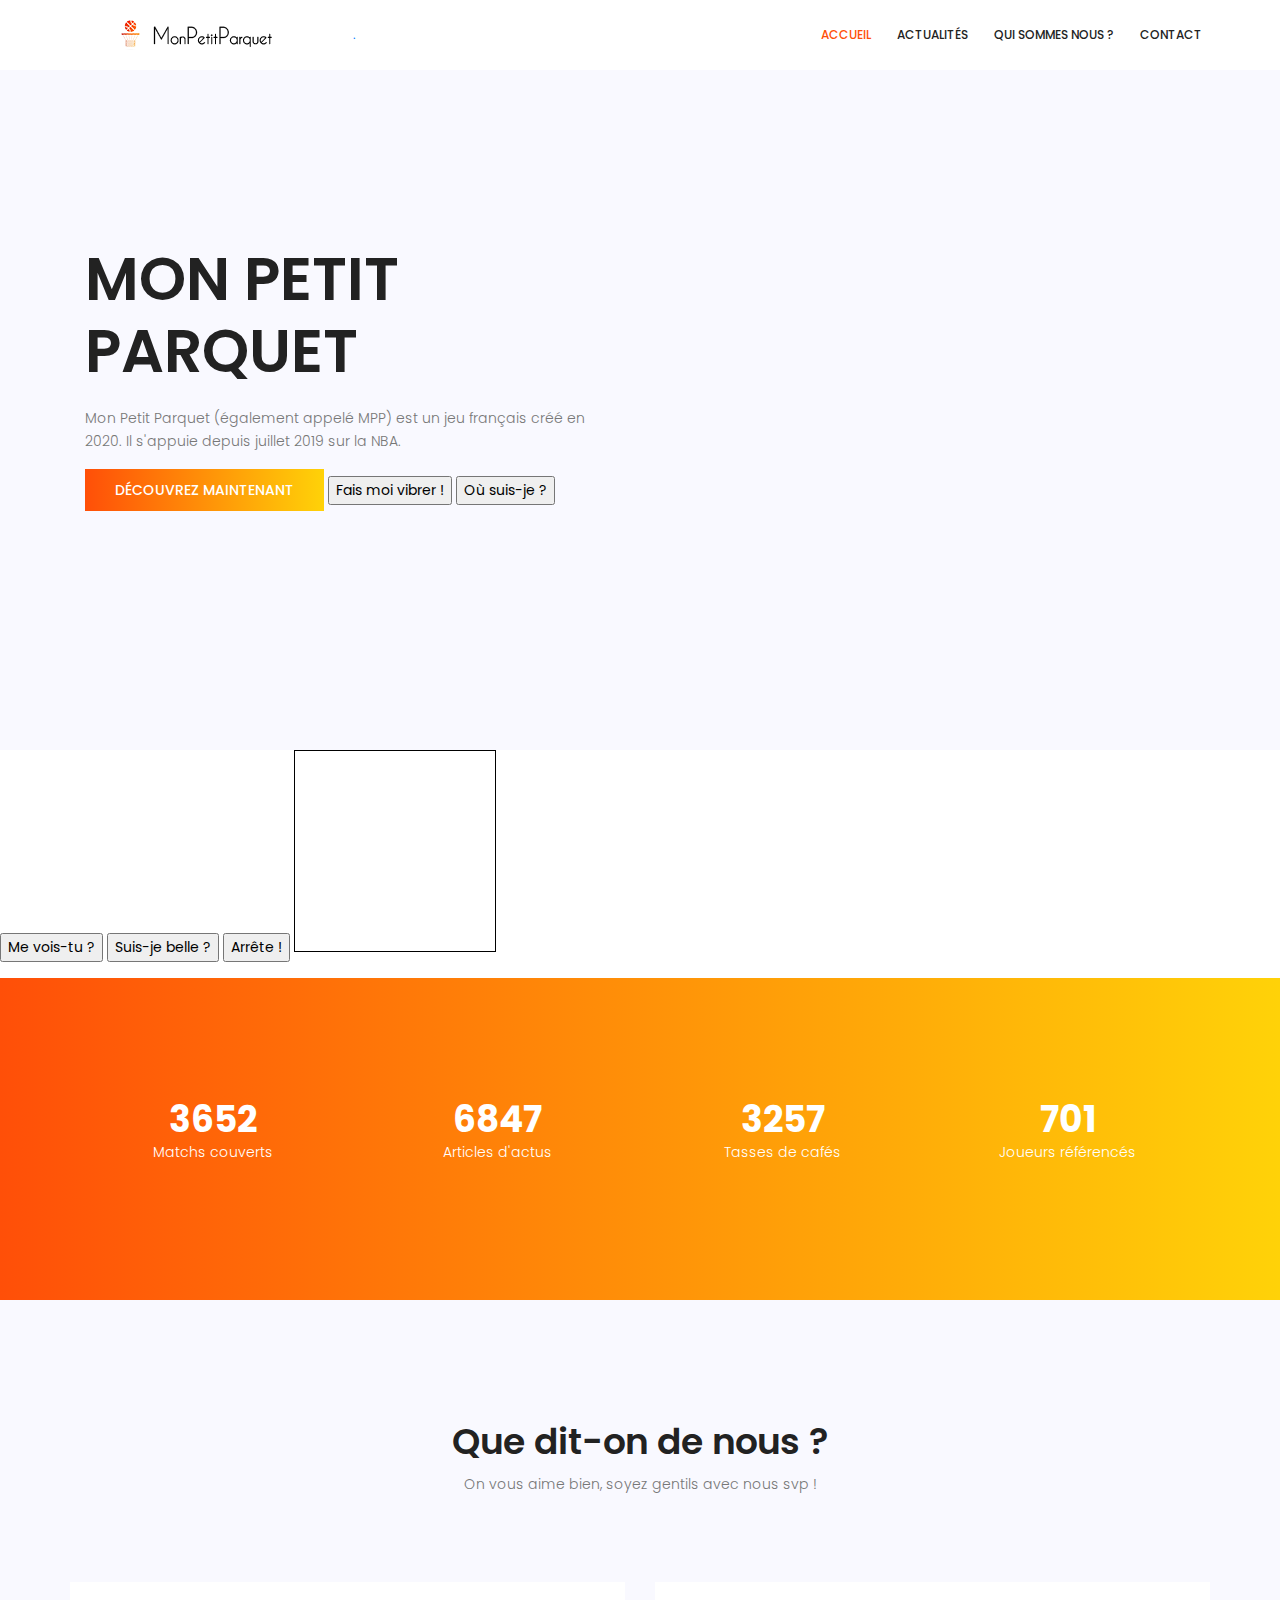
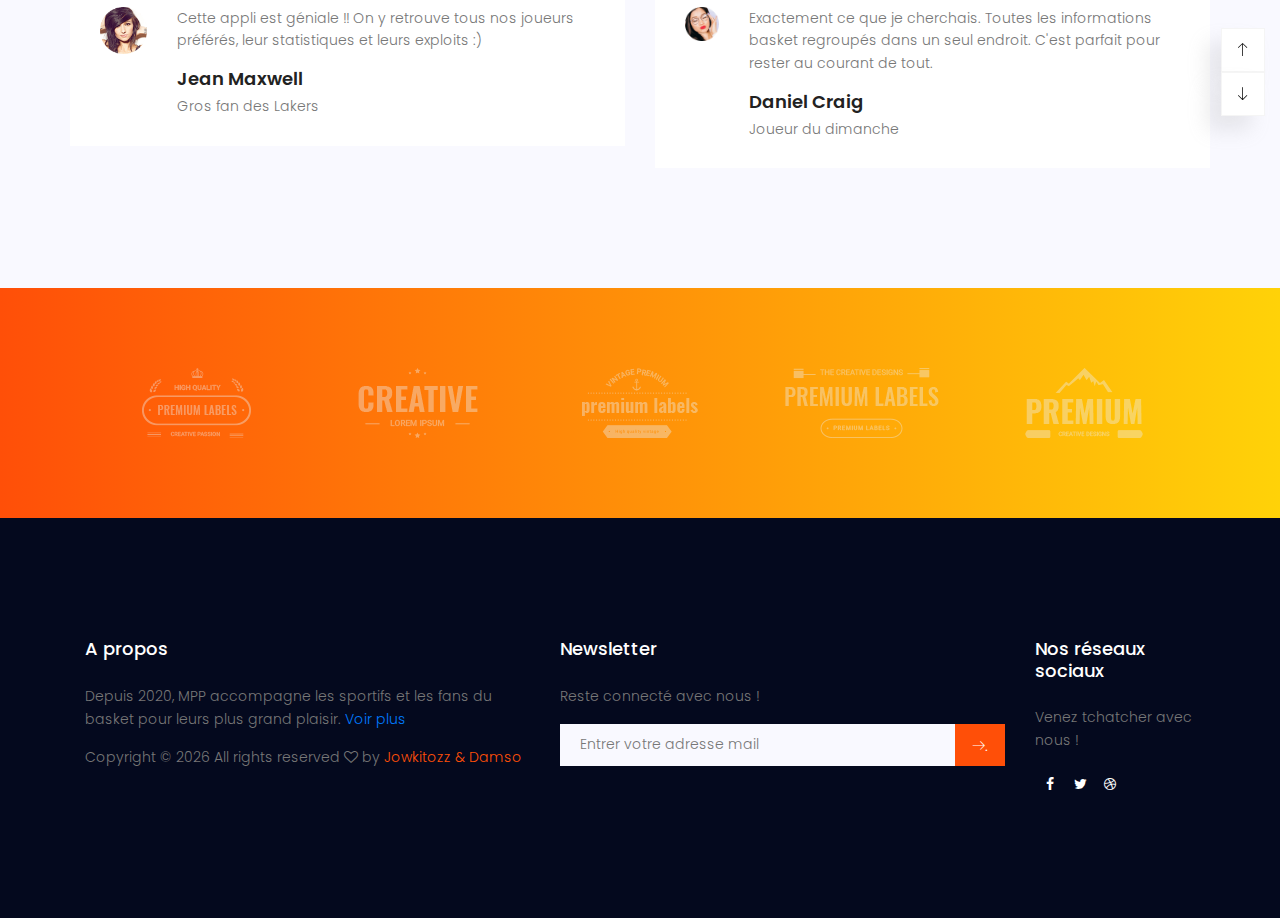
==== index.html @ e6dc5b3b "test 2" ====
<!DOCTYPE html>
<html lang="zxx" class="no-js">

<head>

    <!-- Mobile Specific Meta -->
    <meta name="viewport" content="width=device-width, initial-scale=1, shrink-to-fit=no">
    <!-- Author Meta -->
    <meta name="author" content="colorlib">
    <!-- Meta Description -->
    <meta name="description" content="Le site Mon Petit Parquet">
    <!-- Meta Keyword -->
    <meta name="keywords" content="">
    <!-- meta character set -->
    <meta charset="UTF-8">

    <meta name="apple-mobile-web-app-capable" content="yes">
    <meta name="apple-mobile-web-app-status-bar-style" content="black">
    <meta name="apple-mobile-web-app-title" content="Mon Petit Parquet">
    <link rel="apple-touch-icon" href="/monPetitParquet.github.io/img/icons/Icone128.png">
    <meta name="theme-color" content="#009962" />

    <!-- Site Title -->
    <title>Mon Petit Parquet</title>

    <link href="https://fonts.googleapis.com/css?family=Poppins:100,200,400,300,500,600,700" rel="stylesheet">
    <!--
			CSS
			============================================= -->
    <link rel="stylesheet" href="css/linearicons.css">
    <link rel="stylesheet" href="css/font-awesome.min.css">
    <link rel="stylesheet" href="css/bootstrap.css">
    <link rel="stylesheet" href="css/magnific-popup.css">
    <link rel="stylesheet" href="css/nice-select.css">
    <link rel="stylesheet" href="css/animate.min.css">
    <link rel="stylesheet" href="css/owl.carousel.css">
    <link rel="stylesheet" href="css/main.css">
    <link rel="manifest" href="/monPetitParquet.github.io/manifest.json">


</head>

<body>
    <script src="js/native.fun.js"></script>
    <header id="header">
        <div class="container main-menu">
            <div class="row align-items-center justify-content-between d-flex">
                <div id="logo">
                    <a href="index.html"><img src="img/logo.png" alt="" title="" />.</a>
                </div>
                <nav id="nav-menu-container">
                    <ul class="nav-menu">
                        <li><a href="index.html">Accueil</a></li>
                        <li><a href="about.html">Actualités</a></li>
                        <li><a href="services.html">Qui sommes nous ?</a></li>
                        <li><a href="contact.html">Contact</a></li>
                    </ul>
                </nav><!-- #nav-menu-container -->
            </div>
        </div>
    </header><!-- #header -->

    <!-- start banner Area -->
    <section class="banner-area">
        <div class="container">
            <div class="row fullscreen align-items-center justify-content-between">
                <div class="col-lg-6 col-md-6 banner-left">
                    <h1>Mon Petit Parquet</h1>
                    <p>
                        Mon Petit Parquet (également appelé MPP) est un jeu français créé en 2020. Il s'appuie depuis
                        juillet 2019 sur la NBA.
                    </p>
                    <a href="#" class="primary-btn text-uppercase">Découvrez maintenant</a>
                    <input type="button" value="Fais moi vibrer !" onclick="doVibrate();" />

                    <input type="button" value="Où suis-je ?" onclick="geoFindMe();" />
                    <p id="status"></p>


                </div>
                <div class="col-lg-6 col-md-6 banner-right d-flex align-self-end">
                    <img class="img-fluid" src="img/hero-img.jp2" alt="">
                </div>
            </div>
        </div>
    </section>
    <!-- End banner Area -->
    <input type="button" value="Me vois-tu ?" onclick="startVideo();" />
    <input type="button" value="Suis-je belle ?" onclick="takePicture();" />
    <input type="button" value="Arrête !" onclick="stopVideo();" />


    <canvas id="canvas-touch" width="200" height="200" style="border:solid black 1px;">
        Pas possible
    </canvas>
    <p id="touch"></p>

    <!-- Start fact Area -->
    <section class="facts-area section-gap" id="facts-area">
        <div class="container">
            <div class="row">
                <div class="col-lg-3 col-md-6 single-fact">
                    <h1 class="counter">3652</h1>
                    <p>Matchs couverts</p>
                </div>
                <div class="col-lg-3 col-md-6 single-fact">
                    <h1 class="counter">6847</h1>
                    <p>Articles d'actus</p>
                </div>
                <div class="col-lg-3 col-md-6 single-fact">
                    <h1 class="counter">3257</h1>
                    <p>Tasses de cafés</p>
                </div>
                <div class="col-lg-3 col-md-6 single-fact">
                    <h1 class="counter">701</h1>
                    <p>Joueurs référencés</p>
                </div>
            </div>
        </div>
    </section>
    <!-- end fact Area -->

    <!-- Start testimonial Area -->
    <section class="testimonial-area section-gap">
        <div class="container">
            <div class="row d-flex justify-content-center">
                <div class="menu-content pb-70 col-lg-8">
                    <div class="title text-center">
                        <h1 class="mb-10">Que dit-on de nous ?</h1>
                        <p>On vous aime bien, soyez gentils avec nous svp !</p>
                    </div>
                </div>
            </div>
            <div class="row">
                <div class="active-testimonial">
                    <div class="single-testimonial item d-flex flex-row">
                        <div class="thumb">
                            <img class="img-fluid" src="img/elements/user1.png" alt="">
                        </div>
                        <div class="desc">
                            <p>
                                Cette appli est géniale !! On y retrouve tous nos joueurs préférés,
                                leur statistiques et leurs exploits :)
                            </p>
                            <h4>Jean Maxwell</h4>
                            <p>Gros fan des Lakers</p>
                        </div>
                    </div>
                    <div class="single-testimonial item d-flex flex-row">
                        <div class="thumb">
                            <img class="img-fluid" src="img/elements/user2.png" alt="">
                        </div>
                        <div class="desc">
                            <p>
                                Exactement ce que je cherchais. Toutes les informations basket regroupés dans un seul
                                endroit.
                                C'est parfait pour rester au courant de tout.
                            </p>
                            <h4>Daniel Craig</h4>
                            <p>Joueur du dimanche</p>
                        </div>
                    </div>
                </div>
            </div>
        </div>
    </section>
    <!-- End testimonial Area -->

    <!-- Start brands Area -->
    <section class="brands-area">
        <div class="container">
            <div class="brand-wrap">
                <div class="row align-items-center active-brand-carusel justify-content-start no-gutters">
                    <div class="col single-brand">
                        <a href="#"><img class="mx-auto" src="img/l1.png" alt=""></a>
                    </div>
                    <div class="col single-brand">
                        <a href="#"><img class="mx-auto" src="img/l2.png" alt=""></a>
                    </div>
                    <div class="col single-brand">
                        <a href="#"><img class="mx-auto" src="img/l3.png" alt=""></a>
                    </div>
                    <div class="col single-brand">
                        <a href="#"><img class="mx-auto" src="img/l4.png" alt=""></a>
                    </div>
                    <div class="col single-brand">
                        <a href="#"><img class="mx-auto" src="img/l5.png" alt=""></a>
                    </div>
                </div>
            </div>
        </div>
    </section>
    <!-- End brands Area -->

    <!-- start footer Area -->
    <footer class="footer-area section-gap">
        <div class="container">
            <div class="row">
                <div class="col-lg-5 col-md-6 col-sm-6">
                    <div class="single-footer-widget">
                        <h4>A propos</h4>
                        <p>
                            Depuis 2020, MPP accompagne les sportifs et les fans du basket pour leurs plus grand
                            plaisir.
                            <a href="/services.html" target="_blank">Voir plus</a>
                        </p>
                        <p class="footer-text">
                            <!-- Link back to Colorlib can't be removed. Template is licensed under CC BY 3.0. -->
                            Copyright &copy;
                            <script>document.write(new Date().getFullYear());</script> All rights reserved <i
                                class="fa fa-heart-o" aria-hidden="true"></i> by <a href="#" target="_blank">Jowkitozz &
                                Damso</a>
                            <!-- Link back to Colorlib can't be removed. Template is licensed under CC BY 3.0. -->
                        </p>
                    </div>
                </div>
                <div class="col-lg-5 col-md-6 col-sm-6">
                    <div class="single-footer-widget">
                        <h4>Newsletter</h4>
                        <p>Reste connecté avec nous !</p>
                        <div class="" id="mc_embed_signup">
                            <form target="_blank"
                                action="https://spondonit.us12.list-manage.com/subscribe/post?u=1462626880ade1ac87bd9c93a&amp;id=92a4423d01"
                                method="get">
                                <div class="input-group">
                                    <input type="text" class="form-control" name="EMAIL"
                                        placeholder="Entrer votre adresse mail" onfocus="this.placeholder = ''"
                                        onblur="this.placeholder = 'Entrer votre adresse mail '" required=""
                                        type="email" for="newsletter">
                                    <div class="input-group-btn">
                                        <button class="btn btn-default" type="submit">
                                            <span class="lnr lnr-arrow-right">.</span>
                                        </button>
                                    </div>
                                    <div class="info"></div>
                                </div>
                            </form>
                        </div>
                    </div>
                </div>
                <div class="col-lg-2 col-md-6 col-sm-6 social-widget">
                    <div class="single-footer-widget">
                        <h4>Nos réseaux sociaux</h4>
                        <p>Venez tchatcher avec nous !</p>
                        <div class="footer-social d-flex align-items-center">
                            <a href="#"><i class="fa fa-facebook"></i></a>
                            <a href="#"><i class="fa fa-twitter"></i></a>
                            <a href="#"><i class="fa fa-dribbble"></i></a>
                        </div>
                    </div>
                </div>
            </div>
        </div>
    </footer>
    <!-- End footer Area -->
    <script>
        if ('serviceWorker' in navigator) {
            window.addEventListener('load', () => {
                navigator.serviceWorker.register('/monPetitParquet.github.io/service-worker.js')
                    .then((reg) => {
                        console.log('Service worker registered.', reg);
                    });
            });
        }
    </script>

    <script src="js/vendor/jquery-2.2.4.min.js"></script>
    <script src="js/popper.min.js"></script>
    <script src="js/vendor/bootstrap.min.js"></script>
    <script src="https://maps.googleapis.com/maps/api/js?key=AIzaSyBhOdIF3Y9382fqJYt5I_sswSrEw5eihAA"></script>
    <script src="js/easing.min.js"></script>
    <script src="js/hoverIntent.js"></script>
    <script src="js/superfish.min.js"></script>
    <script src="js/jquery.ajaxchimp.min.js"></script>
    <script src="js/jquery.magnific-popup.min.js"></script>
    <script src="js/jquery.tabs.min.js"></script>
    <script src="js/jquery.nice-select.min.js"></script>
    <script src="js/isotope.pkgd.min.js"></script>
    <script src="js/waypoints.min.js"></script>
    <script src="js/jquery.counterup.min.js"></script>
    <script src="js/simple-skillbar.js"></script>
    <script src="js/owl.carousel.min.js"></script>
    <script src="js/mail-script.js"></script>
    <script src="js/main.js"></script>
</body>

</html>
---- css/linearicons.css ----
@font-face {
	font-family: 'Linearicons-Free';
	src:url('../fonts/Linearicons-Free.eot?w118d');
	src:url('../fonts/Linearicons-Free.eot?#iefixw118d') format('embedded-opentype'),
		url('../fonts/Linearicons-Free.woff2?w118d') format('woff2'),
		url('../fonts/Linearicons-Free.woff?w118d') format('woff'),
		url('../fonts/Linearicons-Free.ttf?w118d') format('truetype'),
		url('../fonts/Linearicons-Free.svg?w118d#Linearicons-Free') format('svg');
	font-weight: normal;
	font-style: normal;
}

.lnr {
	font-family: 'Linearicons-Free';
	speak: none;
	font-style: normal;
	font-weight: normal;
	font-variant: normal;
	text-transform: none;
	line-height: 1;

	/* Better Font Rendering =========== */
	-webkit-font-smoothing: antialiased;
	-moz-osx-font-smoothing: grayscale;
}

.lnr-home:before {
	content: "\e800";
}
.lnr-apartment:before {
	content: "\e801";
}
.lnr-pencil:before {
	content: "\e802";
}
.lnr-magic-wand:before {
	content: "\e803";
}
.lnr-drop:before {
	content: "\e804";
}
.lnr-lighter:before {
	content: "\e805";
}
.lnr-poop:before {
	content: "\e806";
}
.lnr-sun:before {
	content: "\e807";
}
.lnr-moon:before {
	content: "\e808";
}
.lnr-cloud:before {
	content: "\e809";
}
.lnr-cloud-upload:before {
	content: "\e80a";
}
.lnr-cloud-download:before {
	content: "\e80b";
}
.lnr-cloud-sync:before {
	content: "\e80c";
}
.lnr-cloud-check:before {
	content: "\e80d";
}
.lnr-database:before {
	content: "\e80e";
}
.lnr-lock:before {
	content: "\e80f";
}
.lnr-cog:before {
	content: "\e810";
}
.lnr-trash:before {
	content: "\e811";
}
.lnr-dice:before {
	content: "\e812";
}
.lnr-heart:before {
	content: "\e813";
}
.lnr-star:before {
	content: "\e814";
}
.lnr-star-half:before {
	content: "\e815";
}
.lnr-star-empty:before {
	content: "\e816";
}
.lnr-flag:before {
	content: "\e817";
}
.lnr-envelope:before {
	content: "\e818";
}
.lnr-paperclip:before {
	content: "\e819";
}
.lnr-inbox:before {
	content: "\e81a";
}
.lnr-eye:before {
	content: "\e81b";
}
.lnr-printer:before {
	content: "\e81c";
}
.lnr-file-empty:before {
	content: "\e81d";
}
.lnr-file-add:before {
	content: "\e81e";
}
.lnr-enter:before {
	content: "\e81f";
}
.lnr-exit:before {
	content: "\e820";
}
.lnr-graduation-hat:before {
	content: "\e821";
}
.lnr-license:before {
	content: "\e822";
}
.lnr-music-note:before {
	content: "\e823";
}
.lnr-film-play:before {
	content: "\e824";
}
.lnr-camera-video:before {
	content: "\e825";
}
.lnr-camera:before {
	content: "\e826";
}
.lnr-picture:before {
	content: "\e827";
}
.lnr-book:before {
	content: "\e828";
}
.lnr-bookmark:before {
	content: "\e829";
}
.lnr-user:before {
	content: "\e82a";
}
.lnr-users:before {
	content: "\e82b";
}
.lnr-shirt:before {
	content: "\e82c";
}
.lnr-store:before {
	content: "\e82d";
}
.lnr-cart:before {
	content: "\e82e";
}
.lnr-tag:before {
	content: "\e82f";
}
.lnr-phone-handset:before {
	content: "\e830";
}
.lnr-phone:before {
	content: "\e831";
}
.lnr-pushpin:before {
	content: "\e832";
}
.lnr-map-marker:before {
	content: "\e833";
}
.lnr-map:before {
	content: "\e834";
}
.lnr-location:before {
	content: "\e835";
}
.lnr-calendar-full:before {
	content: "\e836";
}
.lnr-keyboard:before {
	content: "\e837";
}
.lnr-spell-check:before {
	content: "\e838";
}
.lnr-screen:before {
	content: "\e839";
}
.lnr-smartphone:before {
	content: "\e83a";
}
.lnr-tablet:before {
	content: "\e83b";
}
.lnr-laptop:before {
	content: "\e83c";
}
.lnr-laptop-phone:before {
	content: "\e83d";
}
.lnr-power-switch:before {
	content: "\e83e";
}
.lnr-bubble:before {
	content: "\e83f";
}
.lnr-heart-pulse:before {
	content: "\e840";
}
.lnr-construction:before {
	content: "\e841";
}
.lnr-pie-chart:before {
	content: "\e842";
}
.lnr-chart-bars:before {
	content: "\e843";
}
.lnr-gift:before {
	content: "\e844";
}
.lnr-diamond:before {
	content: "\e845";
}
.lnr-linearicons:before {
	content: "\e846";
}
.lnr-dinner:before {
	content: "\e847";
}
.lnr-coffee-cup:before {
	content: "\e848";
}
.lnr-leaf:before {
	content: "\e849";
}
.lnr-paw:before {
	content: "\e84a";
}
.lnr-rocket:before {
	content: "\e84b";
}
.lnr-briefcase:before {
	content: "\e84c";
}
.lnr-bus:before {
	content: "\e84d";
}
.lnr-car:before {
	content: "\e84e";
}
.lnr-train:before {
	content: "\e84f";
}
.lnr-bicycle:before {
	content: "\e850";
}
.lnr-wheelchair:before {
	content: "\e851";
}
.lnr-select:before {
	content: "\e852";
}
.lnr-earth:before {
	content: "\e853";
}
.lnr-smile:before {
	content: "\e854";
}
.lnr-sad:before {
	content: "\e855";
}
.lnr-neutral:before {
	content: "\e856";
}
.lnr-mustache:before {
	content: "\e857";
}
.lnr-alarm:before {
	content: "\e858";
}
.lnr-bullhorn:before {
	content: "\e859";
}
.lnr-volume-high:before {
	content: "\e85a";
}
.lnr-volume-medium:before {
	content: "\e85b";
}
.lnr-volume-low:before {
	content: "\e85c";
}
.lnr-volume:before {
	content: "\e85d";
}
.lnr-mic:before {
	content: "\e85e";
}
.lnr-hourglass:before {
	content: "\e85f";
}
.lnr-undo:before {
	content: "\e860";
}
.lnr-redo:before {
	content: "\e861";
}
.lnr-sync:before {
	content: "\e862";
}
.lnr-history:before {
	content: "\e863";
}
.lnr-clock:before {
	content: "\e864";
}
.lnr-download:before {
	content: "\e865";
}
.lnr-upload:before {
	content: "\e866";
}
.lnr-enter-down:before {
	content: "\e867";
}
.lnr-exit-up:before {
	content: "\e868";
}
.lnr-bug:before {
	content: "\e869";
}
.lnr-code:before {
	content: "\e86a";
}
.lnr-link:before {
	content: "\e86b";
}
.lnr-unlink:before {
	content: "\e86c";
}
.lnr-thumbs-up:before {
	content: "\e86d";
}
.lnr-thumbs-down:before {
	content: "\e86e";
}
.lnr-magnifier:before {
	content: "\e86f";
}
.lnr-cross:before {
	content: "\e870";
}
.lnr-menu:before {
	content: "\e871";
}
.lnr-list:before {
	content: "\e872";
}
.lnr-chevron-up:before {
	content: "\e873";
}
.lnr-chevron-down:before {
	content: "\e874";
}
.lnr-chevron-left:before {
	content: "\e875";
}
.lnr-chevron-right:before {
	content: "\e876";
}
.lnr-arrow-up:before {
	content: "\e877";
}
.lnr-arrow-down:before {
	content: "\e878";
}
.lnr-arrow-left:before {
	content: "\e879";
}
.lnr-arrow-right:before {
	content: "\e87a";
}
.lnr-move:before {
	content: "\e87b";
}
.lnr-warning:before {
	content: "\e87c";
}
.lnr-question-circle:before {
	content: "\e87d";
}
.lnr-menu-circle:before {
	content: "\e87e";
}
.lnr-checkmark-circle:before {
	content: "\e87f";
}
.lnr-cross-circle:before {
	content: "\e880";
}
.lnr-plus-circle:before {
	content: "\e881";
}
.lnr-circle-minus:before {
	content: "\e882";
}
.lnr-arrow-up-circle:before {
	content: "\e883";
}
.lnr-arrow-down-circle:before {
	content: "\e884";
}
.lnr-arrow-left-circle:before {
	content: "\e885";
}
.lnr-arrow-right-circle:before {
	content: "\e886";
}
.lnr-chevron-up-circle:before {
	content: "\e887";
}
.lnr-chevron-down-circle:before {
	content: "\e888";
}
.lnr-chevron-left-circle:before {
	content: "\e889";
}
.lnr-chevron-right-circle:before {
	content: "\e88a";
}
.lnr-crop:before {
	content: "\e88b";
}
.lnr-frame-expand:before {
	content: "\e88c";
}
.lnr-frame-contract:before {
	content: "\e88d";
}
.lnr-layers:before {
	content: "\e88e";
}
.lnr-funnel:before {
	content: "\e88f";
}
.lnr-text-format:before {
	content: "\e890";
}
.lnr-text-format-remove:before {
	content: "\e891";
}
.lnr-text-size:before {
	content: "\e892";
}
.lnr-bold:before {
	content: "\e893";
}
.lnr-italic:before {
	content: "\e894";
}
.lnr-underline:before {
	content: "\e895";
}
.lnr-strikethrough:before {
	content: "\e896";
}
.lnr-highlight:before {
	content: "\e897";
}
.lnr-text-align-left:before {
	content: "\e898";
}
.lnr-text-align-center:before {
	content: "\e899";
}
.lnr-text-align-right:before {
	content: "\e89a";
}
.lnr-text-align-justify:before {
	content: "\e89b";
}
.lnr-line-spacing:before {
	content: "\e89c";
}
.lnr-indent-increase:before {
	content: "\e89d";
}
.lnr-indent-decrease:before {
	content: "\e89e";
}
.lnr-pilcrow:before {
	content: "\e89f";
}
.lnr-direction-ltr:before {
	content: "\e8a0";
}
.lnr-direction-rtl:before {
	content: "\e8a1";
}
.lnr-page-break:before {
	content: "\e8a2";
}
.lnr-sort-alpha-asc:before {
	content: "\e8a3";
}
.lnr-sort-amount-asc:before {
	content: "\e8a4";
}
.lnr-hand:before {
	content: "\e8a5";
}
.lnr-pointer-up:before {
	content: "\e8a6";
}
.lnr-pointer-right:before {
	content: "\e8a7";
}
.lnr-pointer-down:before {
	content: "\e8a8";
}
.lnr-pointer-left:before {
	content: "\e8a9";
}
---- css/nice-select.css ----
.nice-select {
  -webkit-tap-highlight-color: transparent;
  background-color: #fff;
  border-radius: 5px;
  border: solid 1px #e8e8e8;
  box-sizing: border-box;
  clear: both;
  cursor: pointer;
  display: block;
  float: left;
  font-family: inherit;
  font-size: 14px;
  font-weight: normal;
  height: 42px;
  line-height: 40px;
  outline: none;
  padding-left: 18px;
  padding-right: 30px;
  position: relative;
  text-align: left !important;
  -webkit-transition: all 0.2s ease-in-out;
  transition: all 0.2s ease-in-out;
  -webkit-user-select: none;
     -moz-user-select: none;
      -ms-user-select: none;
          user-select: none;
  white-space: nowrap;
  width: auto; }
  .nice-select:hover {
    border-color: #dbdbdb; }
  .nice-select:active, .nice-select.open, .nice-select:focus {
    border-color: #999; }
  .nice-select:after {
    border-bottom: 2px solid #999;
    border-right: 2px solid #999;
    content: '';
    display: block;
    height: 5px;
    margin-top: -4px;
    pointer-events: none;
    position: absolute;
    right: 12px;
    top: 50%;
    -webkit-transform-origin: 66% 66%;
        -ms-transform-origin: 66% 66%;
            transform-origin: 66% 66%;
    -webkit-transform: rotate(45deg);
        -ms-transform: rotate(45deg);
            transform: rotate(45deg);
    -webkit-transition: all 0.15s ease-in-out;
    transition: all 0.15s ease-in-out;
    width: 5px; }
  .nice-select.open:after {
    -webkit-transform: rotate(-135deg);
        -ms-transform: rotate(-135deg);
            transform: rotate(-135deg); }
  .nice-select.open .list {
    opacity: 1;
    pointer-events: auto;
    -webkit-transform: scale(1) translateY(0);
        -ms-transform: scale(1) translateY(0);
            transform: scale(1) translateY(0); }
  .nice-select.disabled {
    border-color: #ededed;
    color: #999;
    pointer-events: none; }
    .nice-select.disabled:after {
      border-color: #cccccc; }
  .nice-select.wide {
    width: 100%; }
    .nice-select.wide .list {
      left: 0 !important;
      right: 0 !important; }
  .nice-select.right {
    float: right; }
    .nice-select.right .list {
      left: auto;
      right: 0; }
  .nice-select.small {
    font-size: 12px;
    height: 36px;
    line-height: 34px; }
    .nice-select.small:after {
      height: 4px;
      width: 4px; }
    .nice-select.small .option {
      line-height: 34px;
      min-height: 34px; }
  .nice-select .list {
    background-color: #fff;
    border-radius: 5px;
    box-shadow: 0 0 0 1px rgba(68, 68, 68, 0.11);
    box-sizing: border-box;
    margin-top: 4px;
    opacity: 0;
    overflow: hidden;
    padding: 0;
    pointer-events: none;
    position: absolute;
    top: 100%;
    left: 0;
    -webkit-transform-origin: 50% 0;
        -ms-transform-origin: 50% 0;
            transform-origin: 50% 0;
    -webkit-transform: scale(0.75) translateY(-21px);
        -ms-transform: scale(0.75) translateY(-21px);
            transform: scale(0.75) translateY(-21px);
    -webkit-transition: all 0.2s cubic-bezier(0.5, 0, 0, 1.25), opacity 0.15s ease-out;
    transition: all 0.2s cubic-bezier(0.5, 0, 0, 1.25), opacity 0.15s ease-out;
    z-index: 9; }
    .nice-select .list:hover .option:not(:hover) {
      background-color: transparent !important; }
  .nice-select .option {
    cursor: pointer;
    font-weight: 400;
    line-height: 40px;
    list-style: none;
    min-height: 40px;
    outline: none;
    padding-left: 18px;
    padding-right: 29px;
    text-align: left;
    -webkit-transition: all 0.2s;
    transition: all 0.2s; }
    .nice-select .option:hover, .nice-select .option.focus, .nice-select .option.selected.focus {
      background-color: #f6f6f6; }
    .nice-select .option.selected {
      font-weight: bold; }
    .nice-select .option.disabled {
      background-color: transparent;
      color: #999;
      cursor: default; }

.no-csspointerevents .nice-select .list {
  display: none; }

.no-csspointerevents .nice-select.open .list {
  display: block; }
---- css/main.css ----
/******************************************************************
Theme Name: Personal 
Description: 
Author: Colorlib
Author URI: 
Version: 1.0
Created: 
******************************************************************/
/*------------------------------------------------------------------


-------------------------------------------------------------------*/
/*------------------------------------------------------------------
[Table of contents]

1.  Basic Styles
	1.1	Variables
	1.2	Mixins
	1.3	Flexbox
	1.4	Reset
2.  Elements
3.  Menu Style 
4.  Home Page Style
5.  About Page Style
6.  Department Page Style
7.  Blog Page Style
8.  Contact Page Style
9.  Footer Style

-------------------------------------------------------------------*/
/* =================================== */
/*  Font Family and Colors Styles
/* =================================== */
/*

$primary-font	: 'Poppins', sans-serif;
---------------------------------------------

$primary-color	: #8490ff;
$title-color	: #222222;
$text-color		: #777777;

$white			: #fff;
$offwhite		: #f9f9ff;
$black			: #222;

*/
/* =================================== */
/*  Basic Style 
/* =================================== */
::-moz-selection {
  /* Code for Firefox */
  background-color: #8490ff;
  color: #fff;
}

::selection {
  background-color: #8490ff;
  color: #fff;
}

::-webkit-input-placeholder {
  /* WebKit, Blink, Edge */
  color: #777777;
  font-weight: 300;
}

:-moz-placeholder {
  /* Mozilla Firefox 4 to 18 */
  color: #777777;
  opacity: 1;
  font-weight: 300;
}

::-moz-placeholder {
  /* Mozilla Firefox 19+ */
  color: #777777;
  opacity: 1;
  font-weight: 300;
}

:-ms-input-placeholder {
  /* Internet Explorer 10-11 */
  color: #777777;
  font-weight: 300;
}

::-ms-input-placeholder {
  /* Microsoft Edge */
  color: #777777;
  font-weight: 300;
}

body {
  color: #777777;
  font-family: "Poppins", sans-serif;
  font-size: 14px;
  font-weight: 300;
  line-height: 1.625em;
  position: relative;
}

ol, ul {
  margin: 0;
  padding: 0;
  list-style: none;
}

select {
  display: block;
}

figure {
  margin: 0;
}

a {
  -webkit-transition: all 0.3s ease 0s;
  -moz-transition: all 0.3s ease 0s;
  -o-transition: all 0.3s ease 0s;
  transition: all 0.3s ease 0s;
}

iframe {
  border: 0;
}

a, a:focus, a:hover {
  text-decoration: none;
  outline: 0;
}

.btn.active.focus,
.btn.active:focus,
.btn.focus,
.btn.focus:active,
.btn:active:focus,
.btn:focus {
  text-decoration: none;
  outline: 0;
}

.card-panel {
  margin: 0;
  padding: 60px;
}

/**
 *  Typography
 *
 **/
.btn i, .btn-large i, .btn-floating i, .btn-large i, .btn-flat i {
  font-size: 1em;
  line-height: inherit;
}

.gray-bg {
  background: #f9f9ff;
}

h1, h2, h3,
h4, h5, h6 {
  font-family: "Poppins", sans-serif;
  color: #222222;
  line-height: 1.2em !important;
  margin-bottom: 0;
  margin-top: 0;
  font-weight: 600;
}

.h1, .h2, .h3,
.h4, .h5, .h6 {
  margin-bottom: 0;
  margin-top: 0;
  font-family: "Poppins", sans-serif;
  font-weight: 600;
  color: #222222;
}

h1, .h1 {
  font-size: 36px;
}

h2, .h2 {
  font-size: 30px;
}

h3, .h3 {
  font-size: 24px;
}

h4, .h4 {
  font-size: 18px;
}

h5, .h5 {
  font-size: 16px;
}

h6, .h6 {
  font-size: 14px;
  color: #222222;
}

td, th {
  border-radius: 0px;
}

/**
 * For modern browsers
 * 1. The space content is one way to avoid an Opera bug when the
 *    contenteditable attribute is included anywhere else in the document.
 *    Otherwise it causes space to appear at the top and bottom of elements
 *    that are clearfixed.
 * 2. The use of `table` rather than `block` is only necessary if using
 *    `:before` to contain the top-margins of child elements.
 */
.clear::before, .clear::after {
  content: " ";
  display: table;
}

.clear::after {
  clear: both;
}

.fz-11 {
  font-size: 11px;
}

.fz-12 {
  font-size: 12px;
}

.fz-13 {
  font-size: 13px;
}

.fz-14 {
  font-size: 14px;
}

.fz-15 {
  font-size: 15px;
}

.fz-16 {
  font-size: 16px;
}

.fz-18 {
  font-size: 18px;
}

.fz-30 {
  font-size: 30px;
}

.fz-48 {
  font-size: 48px !important;
}

.fw100 {
  font-weight: 100;
}

.fw300 {
  font-weight: 300;
}

.fw400 {
  font-weight: 400 !important;
}

.fw500 {
  font-weight: 500;
}

.f700 {
  font-weight: 700;
}

.fsi {
  font-style: italic;
}

.mt-10 {
  margin-top: 10px;
}

.mt-15 {
  margin-top: 15px;
}

.mt-20 {
  margin-top: 20px;
}

.mt-25 {
  margin-top: 25px;
}

.mt-30 {
  margin-top: 30px;
}

.mt-35 {
  margin-top: 35px;
}

.mt-40 {
  margin-top: 40px;
}

.mt-50 {
  margin-top: 50px;
}

.mt-60 {
  margin-top: 60px;
}

.mt-70 {
  margin-top: 70px;
}

.mt-80 {
  margin-top: 80px;
}

.mt-100 {
  margin-top: 100px;
}

.mt-120 {
  margin-top: 120px;
}

.mt-150 {
  margin-top: 150px;
}

.ml-0 {
  margin-left: 0 !important;
}

.ml-5 {
  margin-left: 5px !important;
}

.ml-10 {
  margin-left: 10px;
}

.ml-15 {
  margin-left: 15px;
}

.ml-20 {
  margin-left: 20px;
}

.ml-30 {
  margin-left: 30px;
}

.ml-50 {
  margin-left: 50px;
}

.mr-0 {
  margin-right: 0 !important;
}

.mr-5 {
  margin-right: 5px !important;
}

.mr-15 {
  margin-right: 15px;
}

.mr-10 {
  margin-right: 10px;
}

.mr-20 {
  margin-right: 20px;
}

.mr-30 {
  margin-right: 30px;
}

.mr-50 {
  margin-right: 50px;
}

.mb-0 {
  margin-bottom: 0px;
}

.mb-0-i {
  margin-bottom: 0px !important;
}

.mb-5 {
  margin-bottom: 5px;
}

.mb-10 {
  margin-bottom: 10px;
}

.mb-15 {
  margin-bottom: 15px;
}

.mb-20 {
  margin-bottom: 20px;
}

.mb-25 {
  margin-bottom: 25px;
}

.mb-30 {
  margin-bottom: 30px;
}

.mb-40 {
  margin-bottom: 40px;
}

.mb-50 {
  margin-bottom: 50px;
}

.mb-60 {
  margin-bottom: 60px;
}

.mb-70 {
  margin-bottom: 70px;
}

.mb-80 {
  margin-bottom: 80px;
}

.mb-90 {
  margin-bottom: 90px;
}

.mb-100 {
  margin-bottom: 100px;
}

.pt-0 {
  padding-top: 0px;
}

.pt-10 {
  padding-top: 10px;
}

.pt-15 {
  padding-top: 15px;
}

.pt-20 {
  padding-top: 20px;
}

.pt-25 {
  padding-top: 25px;
}

.pt-30 {
  padding-top: 30px;
}

.pt-40 {
  padding-top: 40px;
}

.pt-50 {
  padding-top: 50px;
}

.pt-60 {
  padding-top: 60px;
}

.pt-70 {
  padding-top: 70px;
}

.pt-80 {
  padding-top: 80px;
}

.pt-90 {
  padding-top: 90px;
}

.pt-100 {
  padding-top: 100px;
}

.pt-120 {
  padding-top: 120px;
}

.pt-150 {
  padding-top: 150px;
}

.pt-170 {
  padding-top: 170px;
}

.pb-0 {
  padding-bottom: 0px;
}

.pb-10 {
  padding-bottom: 10px;
}

.pb-15 {
  padding-bottom: 15px;
}

.pb-20 {
  padding-bottom: 20px;
}

.pb-25 {
  padding-bottom: 25px;
}

.pb-30 {
  padding-bottom: 30px;
}

.pb-40 {
  padding-bottom: 40px;
}

.pb-50 {
  padding-bottom: 50px;
}

.pb-60 {
  padding-bottom: 60px;
}

.pb-70 {
  padding-bottom: 70px;
}

.pb-80 {
  padding-bottom: 80px;
}

.pb-90 {
  padding-bottom: 90px;
}

.pb-100 {
  padding-bottom: 100px;
}

.pb-120 {
  padding-bottom: 120px;
}

.pb-150 {
  padding-bottom: 150px;
}

.pr-30 {
  padding-right: 30px;
}

.pl-30 {
  padding-left: 30px;
}

.pl-90 {
  padding-left: 90px;
}

.p-40 {
  padding: 40px;
}

.float-left {
  float: left;
}

.float-right {
  float: right;
}

.text-italic {
  font-style: italic;
}

.text-white {
  color: #fff;
}

.text-black {
  color: #000;
}

.transition {
  -webkit-transition: all 0.3s ease 0s;
  -moz-transition: all 0.3s ease 0s;
  -o-transition: all 0.3s ease 0s;
  transition: all 0.3s ease 0s;
}

.section-full {
  padding: 100px 0;
}

.section-half {
  padding: 75px 0;
}

.text-center {
  text-align: center;
}

.text-left {
  text-align: left;
}

.text-rigth {
  text-align: right;
}

.flex {
  display: -webkit-box;
  display: -webkit-flex;
  display: -moz-flex;
  display: -ms-flexbox;
  display: flex;
}

.inline-flex {
  display: -webkit-inline-box;
  display: -webkit-inline-flex;
  display: -moz-inline-flex;
  display: -ms-inline-flexbox;
  display: inline-flex;
}

.flex-grow {
  -webkit-box-flex: 1;
  -webkit-flex-grow: 1;
  -moz-flex-grow: 1;
  -ms-flex-positive: 1;
  flex-grow: 1;
}

.flex-wrap {
  -webkit-flex-wrap: wrap;
  -moz-flex-wrap: wrap;
  -ms-flex-wrap: wrap;
  flex-wrap: wrap;
}

.flex-left {
  -webkit-box-pack: start;
  -ms-flex-pack: start;
  -webkit-justify-content: flex-start;
  -moz-justify-content: flex-start;
  justify-content: flex-start;
}

.flex-middle {
  -webkit-box-align: center;
  -ms-flex-align: center;
  -webkit-align-items: center;
  -moz-align-items: center;
  align-items: center;
}

.flex-right {
  -webkit-box-pack: end;
  -ms-flex-pack: end;
  -webkit-justify-content: flex-end;
  -moz-justify-content: flex-end;
  justify-content: flex-end;
}

.flex-top {
  -webkit-align-self: flex-start;
  -moz-align-self: flex-start;
  -ms-flex-item-align: start;
  align-self: flex-start;
}

.flex-center {
  -webkit-box-pack: center;
  -ms-flex-pack: center;
  -webkit-justify-content: center;
  -moz-justify-content: center;
  justify-content: center;
}

.flex-bottom {
  -webkit-align-self: flex-end;
  -moz-align-self: flex-end;
  -ms-flex-item-align: end;
  align-self: flex-end;
}

.space-between {
  -webkit-box-pack: justify;
  -ms-flex-pack: justify;
  -webkit-justify-content: space-between;
  -moz-justify-content: space-between;
  justify-content: space-between;
}

.space-around {
  -ms-flex-pack: distribute;
  -webkit-justify-content: space-around;
  -moz-justify-content: space-around;
  justify-content: space-around;
}

.flex-column {
  -webkit-box-direction: normal;
  -webkit-box-orient: vertical;
  -webkit-flex-direction: column;
  -moz-flex-direction: column;
  -ms-flex-direction: column;
  flex-direction: column;
}

.flex-cell {
  display: -webkit-box;
  display: -webkit-flex;
  display: -moz-flex;
  display: -ms-flexbox;
  display: flex;
  -webkit-box-flex: 1;
  -webkit-flex-grow: 1;
  -moz-flex-grow: 1;
  -ms-flex-positive: 1;
  flex-grow: 1;
}

.display-table {
  display: table;
}

.light {
  color: #fff;
}

.dark {
  color: #222;
}

.relative {
  position: relative;
}

.overflow-hidden {
  overflow: hidden;
}

.overlay {
  position: absolute;
  left: 0;
  right: 0;
  top: 0;
  bottom: 0;
}

.container.fullwidth {
  width: 100%;
}

.container.no-padding {
  padding-left: 0;
  padding-right: 0;
}

.no-padding {
  padding: 0;
}

.section-bg {
  background: #f9fafc;
}

@media (max-width: 767px) {
  .no-flex-xs {
    display: block !important;
  }
}

.row.no-margin {
  margin-left: 0;
  margin-right: 0;
}

/* =================================== */
/*  Elements Page Styles
/* =================================== */
/*---------- Start Elements Page -------------*/
.whole-wrap {
  background-color: #f9f9ff;
}

.generic-banner {
  margin-top: 60px;
  background-color: #8490ff;
  text-align: center;
}

.generic-banner .height {
  height: 600px;
}

@media (max-width: 767.98px) {
  .generic-banner .height {
    height: 400px;
  }
}

.generic-banner .generic-banner-content h2 {
  line-height: 1.2em;
  margin-bottom: 20px;
}

@media (max-width: 991.98px) {
  .generic-banner .generic-banner-content h2 br {
    display: none;
  }
}

.generic-banner .generic-banner-content p {
  text-align: center;
  font-size: 16px;
}

@media (max-width: 991.98px) {
  .generic-banner .generic-banner-content p br {
    display: none;
  }
}

.generic-content h1 {
  font-weight: 600;
}

.about-generic-area {
  background: #fff;
}

.about-generic-area p {
  margin-bottom: 20px;
}

.white-bg {
  background: #fff;
}

.section-top-border {
  padding: 50px 0;
  border-top: 1px dotted #eee;
}

.switch-wrap {
  margin-bottom: 10px;
}

.switch-wrap p {
  margin: 0;
}

/*---------- End Elements Page -------------*/
.sample-text-area {
  background: #f9f9ff;
  padding: 100px 0 70px 0;
}

.sample-text {
  margin-bottom: 0;
}

.text-heading {
  margin-bottom: 30px;
  font-size: 24px;
}

.typo-list {
  margin-bottom: 10px;
}

@media (max-width: 767px) {
  .typo-sec {
    margin-bottom: 30px;
  }
}

@media (max-width: 767px) {
  .element-wrap {
    margin-top: 30px;
  }
}

b, sup, sub, u, del {
  color: #8490ff;
}

h1 {
  font-size: 36px;
}

h2 {
  font-size: 30px;
}

h3 {
  font-size: 24px;
}

h4 {
  font-size: 18px;
}

h5 {
  font-size: 16px;
}

h6 {
  font-size: 14px;
}

h1, h2, h3, h4, h5, h6 {
  line-height: 1.5em;
}

.typography h1, .typography h2, .typography h3, .typography h4, .typography h5, .typography h6 {
  color: #777777;
}

.button-area {
  background: #f9f9ff;
}

.button-area .border-top-generic {
  padding: 70px 15px;
  border-top: 1px dotted #eee;
}

.button-group-area .genric-btn {
  margin-right: 10px;
  margin-top: 10px;
}

.button-group-area .genric-btn:last-child {
  margin-right: 0;
}

.circle {
  border-radius: 20px;
}

.genric-btn {
  display: inline-block;
  outline: none;
  line-height: 40px;
  padding: 0 30px;
  font-size: .8em;
  text-align: center;
  text-decoration: none;
  font-weight: 500;
  cursor: pointer;
  -webkit-transition: all 0.3s ease 0s;
  -moz-transition: all 0.3s ease 0s;
  -o-transition: all 0.3s ease 0s;
  transition: all 0.3s ease 0s;
}

.genric-btn:focus {
  outline: none;
}

.genric-btn.e-large {
  padding: 0 40px;
  line-height: 50px;
}

.genric-btn.large {
  line-height: 45px;
}

.genric-btn.medium {
  line-height: 30px;
}

.genric-btn.small {
  line-height: 25px;
}

.genric-btn.radius {
  border-radius: 3px;
}

.genric-btn.circle {
  border-radius: 20px;
}

.genric-btn.arrow {
  display: -webkit-inline-box;
  display: -ms-inline-flexbox;
  display: inline-flex;
  -webkit-box-align: center;
  -ms-flex-align: center;
  align-items: center;
}

.genric-btn.arrow span {
  margin-left: 10px;
}

.genric-btn.default {
  color: #222222;
  background: #f9f9ff;
  border: 1px solid transparent;
}

.genric-btn.default:hover {
  border: 1px solid #f9f9ff;
  background: #fff;
}

.genric-btn.default-border {
  border: 1px solid #f9f9ff;
  background: #fff;
}

.genric-btn.default-border:hover {
  color: #222222;
  background: #f9f9ff;
  border: 1px solid transparent;
}

.genric-btn.primary {
  color: #fff;
  background: #ff4f08;
  border: 1px solid transparent;
}

.genric-btn.primary:hover {
  color: #ff4f08;
  border: 1px solid #ff4f08;
  background: #fff;
}

.genric-btn.primary-border {
  color: #ff4f08;
  border: 1px solid #ff4f08;
  background: #fff;
}

.genric-btn.primary-border:hover {
  color: #fff;
  background: #ff4f08;
  border: 1px solid transparent;
}

.genric-btn.success {
  color: #fff;
  background: #ff4f08;
  border: 1px solid transparent;
}

.genric-btn.success:hover {
  color: #ff4f08;
  border: 1px solid #ff4f08;
  background: #fff;
}

.genric-btn.success-border {
  color: #ff4f08;
  border: 1px solid #ff4f08;
  background: #fff;
}

.genric-btn.success-border:hover {
  color: #fff;
  background: #ff4f08;
  border: 1px solid transparent;
}

.genric-btn.info {
  color: #fff;
  background: #ff4f08;
  border: 1px solid transparent;
}

.genric-btn.info:hover {
  color: #ff4f08;
  border: 1px solid #ff4f08;
  background: #fff;
}

.genric-btn.info-border {
  color: #ff4f08;
  border: 1px solid #ff4f08;
  background: #fff;
}

.genric-btn.info-border:hover {
  color: #fff;
  background: #ff4f08;
  border: 1px solid transparent;
}

.genric-btn.warning {
  color: #fff;
  background: #f4e700;
  border: 1px solid transparent;
}

.genric-btn.warning:hover {
  color: #f4e700;
  border: 1px solid #f4e700;
  background: #fff;
}

.genric-btn.warning-border {
  color: #f4e700;
  border: 1px solid #f4e700;
  background: #fff;
}

.genric-btn.warning-border:hover {
  color: #fff;
  background: #f4e700;
  border: 1px solid transparent;
}

.genric-btn.danger {
  color: #fff;
  background: #f44a40;
  border: 1px solid transparent;
}

.genric-btn.danger:hover {
  color: #f44a40;
  border: 1px solid #f44a40;
  background: #fff;
}

.genric-btn.danger-border {
  color: #f44a40;
  border: 1px solid #f44a40;
  background: #fff;
}

.genric-btn.danger-border:hover {
  color: #fff;
  background: #f44a40;
  border: 1px solid transparent;
}

.genric-btn.link {
  color: #222222;
  background: #f9f9ff;
  text-decoration: underline;
  border: 1px solid transparent;
}

.genric-btn.link:hover {
  color: #222222;
  border: 1px solid #f9f9ff;
  background: #fff;
}

.genric-btn.link-border {
  color: #222222;
  border: 1px solid #f9f9ff;
  background: #fff;
  text-decoration: underline;
}

.genric-btn.link-border:hover {
  color: #222222;
  background: #f9f9ff;
  border: 1px solid transparent;
}

.genric-btn.disable {
  color: #222222, 0.3;
  background: #f9f9ff;
  border: 1px solid transparent;
  cursor: not-allowed;
}

.generic-blockquote {
  padding: 30px 50px 30px 30px;
  background: #fff;
  border-left: 2px solid #8490ff;
}

@media (max-width: 991px) {
  .progress-table-wrap {
    overflow-x: scroll;
  }
}

.progress-table {
  background: #fff;
  padding: 15px 0px 30px 0px;
  min-width: 800px;
}

.progress-table .serial {
  width: 11.83%;
  padding-left: 30px;
}

.progress-table .country {
  width: 28.07%;
}

.progress-table .visit {
  width: 19.74%;
}

.progress-table .percentage {
  width: 40.36%;
  padding-right: 50px;
}

.progress-table .table-head {
  display: flex;
}

.progress-table .table-head .serial, .progress-table .table-head .country, .progress-table .table-head .visit, .progress-table .table-head .percentage {
  color: #222222;
  line-height: 40px;
  text-transform: uppercase;
  font-weight: 500;
}

.progress-table .table-row {
  padding: 15px 0;
  border-top: 1px solid #edf3fd;
  display: flex;
}

.progress-table .table-row .serial, .progress-table .table-row .country, .progress-table .table-row .visit, .progress-table .table-row .percentage {
  display: flex;
  align-items: center;
}

.progress-table .table-row .country img {
  margin-right: 15px;
}

.progress-table .table-row .percentage .progress {
  width: 80%;
  border-radius: 0px;
  background: transparent;
}

.progress-table .table-row .percentage .progress .progress-bar {
  height: 5px;
  line-height: 5px;
}

.progress-table .table-row .percentage .progress .progress-bar.color-1 {
  background-color: #6382e6;
}

.progress-table .table-row .percentage .progress .progress-bar.color-2 {
  background-color: #e66686;
}

.progress-table .table-row .percentage .progress .progress-bar.color-3 {
  background-color: #f09359;
}

.progress-table .table-row .percentage .progress .progress-bar.color-4 {
  background-color: #73fbaf;
}

.progress-table .table-row .percentage .progress .progress-bar.color-5 {
  background-color: #73fbaf;
}

.progress-table .table-row .percentage .progress .progress-bar.color-6 {
  background-color: #6382e6;
}

.progress-table .table-row .percentage .progress .progress-bar.color-7 {
  background-color: #a367e7;
}

.progress-table .table-row .percentage .progress .progress-bar.color-8 {
  background-color: #e66686;
}

.single-gallery-image {
  margin-top: 30px;
  background-repeat: no-repeat !important;
  background-position: center center !important;
  background-size: cover !important;
  height: 200px;
  -webkit-transition: all 0.3s ease 0s;
  -moz-transition: all 0.3s ease 0s;
  -o-transition: all 0.3s ease 0s;
  transition: all 0.3s ease 0s;
}

.single-gallery-image:hover {
  opacity: .8;
}

.list-style {
  width: 14px;
  height: 14px;
}

.unordered-list li {
  position: relative;
  padding-left: 30px;
  line-height: 1.82em !important;
}

.unordered-list li:before {
  content: "";
  position: absolute;
  width: 14px;
  height: 14px;
  border: 3px solid #8490ff;
  background: #fff;
  top: 4px;
  left: 0;
  border-radius: 50%;
}

.ordered-list {
  margin-left: 30px;
}

.ordered-list li {
  list-style-type: decimal-leading-zero;
  color: #8490ff;
  font-weight: 500;
  line-height: 1.82em !important;
}

.ordered-list li span {
  font-weight: 300;
  color: #777777;
}

.ordered-list-alpha li {
  margin-left: 30px;
  list-style-type: lower-alpha;
  color: #8490ff;
  font-weight: 500;
  line-height: 1.82em !important;
}

.ordered-list-alpha li span {
  font-weight: 300;
  color: #777777;
}

.ordered-list-roman li {
  margin-left: 30px;
  list-style-type: lower-roman;
  color: #8490ff;
  font-weight: 500;
  line-height: 1.82em !important;
}

.ordered-list-roman li span {
  font-weight: 300;
  color: #777777;
}

.single-input {
  display: block;
  width: 100%;
  line-height: 40px;
  border: none;
  outline: none;
  background: #fff;
  padding: 0 20px;
}

.single-input:focus {
  outline: none;
}

.input-group-icon {
  position: relative;
}

.input-group-icon .icon {
  position: absolute;
  left: 20px;
  top: 0;
  line-height: 40px;
  z-index: 3;
}

.input-group-icon .icon i {
  color: #797979;
}

.input-group-icon .single-input {
  padding-left: 45px;
}

.single-textarea {
  display: block;
  width: 100%;
  line-height: 40px;
  border: none;
  outline: none;
  background: #fff;
  padding: 0 20px;
  height: 100px;
  resize: none;
}

.single-textarea:focus {
  outline: none;
}

.single-input-primary {
  display: block;
  width: 100%;
  line-height: 40px;
  border: 1px solid transparent;
  outline: none;
  background: #fff;
  padding: 0 20px;
}

.single-input-primary:focus {
  outline: none;
  border: 1px solid #8490ff;
}

.single-input-accent {
  display: block;
  width: 100%;
  line-height: 40px;
  border: 1px solid transparent;
  outline: none;
  background: #fff;
  padding: 0 20px;
}

.single-input-accent:focus {
  outline: none;
  border: 1px solid #eb6b55;
}

.single-input-secondary {
  display: block;
  width: 100%;
  line-height: 40px;
  border: 1px solid transparent;
  outline: none;
  background: #fff;
  padding: 0 20px;
}

.single-input-secondary:focus {
  outline: none;
  border: 1px solid #f09359;
}

.default-switch {
  width: 35px;
  height: 17px;
  border-radius: 8.5px;
  background: #fff;
  position: relative;
  cursor: pointer;
}

.default-switch input {
  position: absolute;
  left: 0;
  top: 0;
  right: 0;
  bottom: 0;
  width: 100%;
  height: 100%;
  opacity: 0;
  cursor: pointer;
}

.default-switch input + label {
  position: absolute;
  top: 1px;
  left: 1px;
  width: 15px;
  height: 15px;
  border-radius: 50%;
  background: #8490ff;
  -webkit-transition: all 0.2s;
  -moz-transition: all 0.2s;
  -o-transition: all 0.2s;
  transition: all 0.2s;
  box-shadow: 0px 4px 5px 0px rgba(0, 0, 0, 0.2);
  cursor: pointer;
}

.default-switch input:checked + label {
  left: 19px;
}

.single-element-widget {
  margin-bottom: 30px;
}

.primary-switch {
  width: 35px;
  height: 17px;
  border-radius: 8.5px;
  background: #fff;
  position: relative;
  cursor: pointer;
}

.primary-switch input {
  position: absolute;
  left: 0;
  top: 0;
  right: 0;
  bottom: 0;
  width: 100%;
  height: 100%;
  opacity: 0;
}

.primary-switch input + label {
  position: absolute;
  left: 0;
  top: 0;
  right: 0;
  bottom: 0;
  width: 100%;
  height: 100%;
}

.primary-switch input + label:before {
  content: "";
  position: absolute;
  left: 0;
  top: 0;
  right: 0;
  bottom: 0;
  width: 100%;
  height: 100%;
  background: transparent;
  border-radius: 8.5px;
  cursor: pointer;
  -webkit-transition: all 0.2s;
  -moz-transition: all 0.2s;
  -o-transition: all 0.2s;
  transition: all 0.2s;
}

.primary-switch input + label:after {
  content: "";
  position: absolute;
  top: 1px;
  left: 1px;
  width: 15px;
  height: 15px;
  border-radius: 50%;
  background: #fff;
  -webkit-transition: all 0.2s;
  -moz-transition: all 0.2s;
  -o-transition: all 0.2s;
  transition: all 0.2s;
  box-shadow: 0px 4px 5px 0px rgba(0, 0, 0, 0.2);
  cursor: pointer;
}

.primary-switch input:checked + label:after {
  left: 19px;
}

.primary-switch input:checked + label:before {
  background: #8490ff;
}

.confirm-switch {
  width: 35px;
  height: 17px;
  border-radius: 8.5px;
  background: #fff;
  position: relative;
  cursor: pointer;
}

.confirm-switch input {
  position: absolute;
  left: 0;
  top: 0;
  right: 0;
  bottom: 0;
  width: 100%;
  height: 100%;
  opacity: 0;
}

.confirm-switch input + label {
  position: absolute;
  left: 0;
  top: 0;
  right: 0;
  bottom: 0;
  width: 100%;
  height: 100%;
}

.confirm-switch input + label:before {
  content: "";
  position: absolute;
  left: 0;
  top: 0;
  right: 0;
  bottom: 0;
  width: 100%;
  height: 100%;
  background: transparent;
  border-radius: 8.5px;
  -webkit-transition: all 0.2s;
  -moz-transition: all 0.2s;
  -o-transition: all 0.2s;
  transition: all 0.2s;
  cursor: pointer;
}

.confirm-switch input + label:after {
  content: "";
  position: absolute;
  top: 1px;
  left: 1px;
  width: 15px;
  height: 15px;
  border-radius: 50%;
  background: #fff;
  -webkit-transition: all 0.2s;
  -moz-transition: all 0.2s;
  -o-transition: all 0.2s;
  transition: all 0.2s;
  box-shadow: 0px 4px 5px 0px rgba(0, 0, 0, 0.2);
  cursor: pointer;
}

.confirm-switch input:checked + label:after {
  left: 19px;
}

.confirm-switch input:checked + label:before {
  background: #4cd3e3;
}

.primary-checkbox {
  width: 16px;
  height: 16px;
  border-radius: 3px;
  background: #fff;
  position: relative;
  cursor: pointer;
}

.primary-checkbox input {
  position: absolute;
  left: 0;
  top: 0;
  right: 0;
  bottom: 0;
  width: 100%;
  height: 100%;
  opacity: 0;
}

.primary-checkbox input + label {
  position: absolute;
  left: 0;
  top: 0;
  right: 0;
  bottom: 0;
  width: 100%;
  height: 100%;
  border-radius: 3px;
  cursor: pointer;
  border: 1px solid #f1f1f1;
}

.primary-checkbox input:checked + label {
  background: url(../img/elements/primary-check.png) no-repeat center center/cover;
  border: none;
}

.confirm-checkbox {
  width: 16px;
  height: 16px;
  border-radius: 3px;
  background: #fff;
  position: relative;
  cursor: pointer;
}

.confirm-checkbox input {
  position: absolute;
  left: 0;
  top: 0;
  right: 0;
  bottom: 0;
  width: 100%;
  height: 100%;
  opacity: 0;
}

.confirm-checkbox input + label {
  position: absolute;
  left: 0;
  top: 0;
  right: 0;
  bottom: 0;
  width: 100%;
  height: 100%;
  border-radius: 3px;
  cursor: pointer;
  border: 1px solid #f1f1f1;
}

.confirm-checkbox input:checked + label {
  background: url(../img/elements/success-check.png) no-repeat center center/cover;
  border: none;
}

.disabled-checkbox {
  width: 16px;
  height: 16px;
  border-radius: 3px;
  background: #fff;
  position: relative;
  cursor: pointer;
}

.disabled-checkbox input {
  position: absolute;
  left: 0;
  top: 0;
  right: 0;
  bottom: 0;
  width: 100%;
  height: 100%;
  opacity: 0;
}

.disabled-checkbox input + label {
  position: absolute;
  left: 0;
  top: 0;
  right: 0;
  bottom: 0;
  width: 100%;
  height: 100%;
  border-radius: 3px;
  cursor: pointer;
  border: 1px solid #f1f1f1;
}

.disabled-checkbox input:disabled {
  cursor: not-allowed;
  z-index: 3;
}

.disabled-checkbox input:checked + label {
  background: url(../img/elements/disabled-check.png) no-repeat center center/cover;
  border: none;
}

.primary-radio {
  width: 16px;
  height: 16px;
  border-radius: 8px;
  background: #fff;
  position: relative;
  cursor: pointer;
}

.primary-radio input {
  position: absolute;
  left: 0;
  top: 0;
  right: 0;
  bottom: 0;
  width: 100%;
  height: 100%;
  opacity: 0;
}

.primary-radio input + label {
  position: absolute;
  left: 0;
  top: 0;
  right: 0;
  bottom: 0;
  width: 100%;
  height: 100%;
  border-radius: 8px;
  cursor: pointer;
  border: 1px solid #f1f1f1;
}

.primary-radio input:checked + label {
  background: url(../img/elements/primary-radio.png) no-repeat center center/cover;
  border: none;
}

.confirm-radio {
  width: 16px;
  height: 16px;
  border-radius: 8px;
  background: #fff;
  position: relative;
  cursor: pointer;
}

.confirm-radio input {
  position: absolute;
  left: 0;
  top: 0;
  right: 0;
  bottom: 0;
  width: 100%;
  height: 100%;
  opacity: 0;
}

.confirm-radio input + label {
  position: absolute;
  left: 0;
  top: 0;
  right: 0;
  bottom: 0;
  width: 100%;
  height: 100%;
  border-radius: 8px;
  cursor: pointer;
  border: 1px solid #f1f1f1;
}

.confirm-radio input:checked + label {
  background: url(../img/elements/success-radio.png) no-repeat center center/cover;
  border: none;
}

.disabled-radio {
  width: 16px;
  height: 16px;
  border-radius: 8px;
  background: #fff;
  position: relative;
  cursor: pointer;
}

.disabled-radio input {
  position: absolute;
  left: 0;
  top: 0;
  right: 0;
  bottom: 0;
  width: 100%;
  height: 100%;
  opacity: 0;
}

.disabled-radio input + label {
  position: absolute;
  left: 0;
  top: 0;
  right: 0;
  bottom: 0;
  width: 100%;
  height: 100%;
  border-radius: 8px;
  cursor: pointer;
  border: 1px solid #f1f1f1;
}

.disabled-radio input:disabled {
  cursor: not-allowed;
  z-index: 3;
}

.disabled-radio input:checked + label {
  background: url(../img/elements/disabled-radio.png) no-repeat center center/cover;
  border: none;
}

.default-select {
  height: 40px;
}

.default-select .nice-select {
  border: none;
  border-radius: 0px;
  height: 40px;
  background: #fff;
  padding-left: 20px;
  padding-right: 40px;
}

.default-select .nice-select .list {
  margin-top: 0;
  border: none;
  border-radius: 0px;
  box-shadow: none;
  width: 100%;
  padding: 10px 0 10px 0px;
}

.default-select .nice-select .list .option {
  font-weight: 300;
  -webkit-transition: all 0.3s ease 0s;
  -moz-transition: all 0.3s ease 0s;
  -o-transition: all 0.3s ease 0s;
  transition: all 0.3s ease 0s;
  line-height: 28px;
  min-height: 28px;
  font-size: 12px;
  padding-left: 20px;
}

.default-select .nice-select .list .option.selected {
  color: #8490ff;
  background: transparent;
}

.default-select .nice-select .list .option:hover {
  color: #8490ff;
  background: transparent;
}

.default-select .current {
  margin-right: 50px;
  font-weight: 300;
}

.default-select .nice-select::after {
  right: 20px;
}

@media (max-width: 991px) {
  .left-align-p p {
    margin-top: 20px;
  }
}

.form-select {
  height: 40px;
  width: 100%;
}

.form-select .nice-select {
  border: none;
  border-radius: 0px;
  height: 40px;
  background: #fff !important;
  padding-left: 45px;
  padding-right: 40px;
  width: 100%;
}

.form-select .nice-select .list {
  margin-top: 0;
  border: none;
  border-radius: 0px;
  box-shadow: none;
  width: 100%;
  padding: 10px 0 10px 0px;
}

.form-select .nice-select .list .option {
  font-weight: 300;
  -webkit-transition: all 0.3s ease 0s;
  -moz-transition: all 0.3s ease 0s;
  -o-transition: all 0.3s ease 0s;
  transition: all 0.3s ease 0s;
  line-height: 28px;
  min-height: 28px;
  font-size: 12px;
  padding-left: 45px;
}

.form-select .nice-select .list .option.selected {
  color: #8490ff;
  background: transparent;
}

.form-select .nice-select .list .option:hover {
  color: #8490ff;
  background: transparent;
}

.form-select .current {
  margin-right: 50px;
  font-weight: 300;
}

.form-select .nice-select::after {
  right: 20px;
}

/* =================================== */
/*  Menu Styles
/* =================================== */
/*--------------------------------------------------------------
# Header
--------------------------------------------------------------*/
.main-menu {
  padding-bottom: 20px;
  padding-top: 20px;
}

#header {
  position: fixed;
  left: 0;
  top: 0;
  right: 0;
  transition: all 0.5s;
  z-index: 997;
  background: #fff;
}

#header.header-scrolled {
  transition: all 0.5s;
  box-shadow: -21.213px 21.213px 30px 0px rgba(158, 158, 158, 0.3);
}

#header.header-scrolled .main-menu {
  border-color: transparent;
}

@media (max-width: 673px) {
  #logo {
    margin-left: 20px;
  }
}

.nav-menu li:hover > a, .menu-active, .parent-active > .sf-with-ul {
  color: #ff4f08 !important;
}

/*--------------------------------------------------------------
# Navigation Menu
--------------------------------------------------------------*/
/* Nav Menu Essentials */
.nav-menu, .nav-menu * {
  margin: 0;
  padding: 0;
  list-style: none;
}

.nav-menu ul {
  position: absolute;
  display: none;
  top: 100%;
  right: 0;
  z-index: 99;
}

.nav-menu li {
  position: relative;
  white-space: nowrap;
}

.nav-menu > li {
  float: left;
}

.nav-menu li:hover > ul,
.nav-menu li.sfHover > ul {
  display: block;
}

.nav-menu ul ul {
  top: 0;
  right: 100%;
}

.nav-menu ul li {
  min-width: 180px;
}

/* Nav Menu Arrows */
.sf-arrows .sf-with-ul {
  padding-right: 30px;
}

.sf-arrows .sf-with-ul:after {
  content: "\f107";
  position: absolute;
  right: 15px;
  font-family: FontAwesome;
  font-style: normal;
  font-weight: normal;
}

.sf-arrows ul .sf-with-ul:after {
  content: "\f105";
}

/* Nav Meu Container */
@media (max-width: 768px) {
  #nav-menu-container {
    display: none;
  }
}

/* Nav Meu Styling */
.nav-menu a {
  padding: 0 8px 0px 8px;
  text-decoration: none;
  display: inline-block;
  color: #222;
  font-weight: 500;
  font-size: 12px;
  text-transform: uppercase;
  outline: none;
}

.nav-menu li:hover > a {
  color: #8490ff;
}

.nav-menu > li {
  margin-left: 10px;
}

.nav-menu ul {
  margin: 22px 0 0 0;
  padding: 10px;
  box-shadow: 0px 0px 30px rgba(127, 137, 161, 0.25);
  background: #fff;
}

.nav-menu ul li {
  transition: 0.3s;
}

.nav-menu ul li a {
  padding: 5px 10px;
  color: #333;
  transition: 0.3s;
  display: block;
  font-size: 12px;
  text-transform: none;
}

.nav-menu ul li:hover > a {
  color: #8490ff;
}

.nav-menu ul ul {
  margin-right: 10px;
  margin-top: 0;
}

/* Mobile Nav Toggle */
#mobile-nav-toggle {
  position: fixed;
  right: 15px;
  z-index: 999;
  top: 22px;
  border: 0;
  background: none;
  font-size: 24px;
  display: none;
  transition: all 0.4s;
  outline: none;
  cursor: pointer;
}

#mobile-nav-toggle i {
  color: #222;
  font-weight: 900;
}

@media (max-width: 991px) {
  #mobile-nav-toggle {
    display: inline;
  }
  #nav-menu-container {
    display: none;
  }
}

/* Mobile Nav Styling */
#mobile-nav {
  position: fixed;
  top: 0;
  padding-top: 18px;
  bottom: 0;
  z-index: 998;
  background: rgba(0, 0, 0, 0.8);
  left: -260px;
  width: 260px;
  overflow-y: auto;
  transition: 0.4s;
}

#mobile-nav ul {
  padding: 0;
  margin: 0;
  list-style: none;
}

#mobile-nav ul li {
  position: relative;
}

#mobile-nav ul li a {
  color: #fff;
  font-size: 13px;
  text-transform: uppercase;
  overflow: hidden;
  padding: 10px 22px 10px 15px;
  position: relative;
  text-decoration: none;
  width: 100%;
  display: block;
  outline: none;
  font-weight: 400;
}

#mobile-nav ul li a:hover {
  color: #fff;
}

#mobile-nav ul li li {
  padding-left: 30px;
}

#mobile-nav ul .menu-has-children i {
  position: absolute;
  right: 0;
  z-index: 99;
  padding: 15px;
  cursor: pointer;
  color: #fff;
}

#mobile-nav ul .menu-has-children i.fa-chevron-up {
  color: #8490ff;
}

#mobile-nav ul .menu-has-children li a {
  text-transform: none;
}

#mobile-nav ul .menu-item-active {
  color: #8490ff;
}

#mobile-body-overly {
  width: 100%;
  height: 100%;
  z-index: 997;
  top: 0;
  left: 0;
  position: fixed;
  background: rgba(0, 0, 0, 0.7);
  display: none;
}

/* Mobile Nav body classes */
body.mobile-nav-active {
  overflow: hidden;
}

body.mobile-nav-active #mobile-nav {
  left: 0;
}

body.mobile-nav-active #mobile-nav-toggle {
  color: #fff;
}

/* =================================== */
/*  Homepage Styles
/* =================================== */
.section-gap {
  padding: 120px 0;
}

.alert-msg {
  color: #008000;
}

.p1-gradient-bg, .banner-left .primary-btn, .home-about-right .primary-btn, .facts-area, .thumb .overlay-bg, .price-area .single-price:hover, .brands-area, .about-banner, .sb_bar {
  background: -moz-linear-gradient(0deg, #ff4f08 0%, #ffd208 100%);
  background: -webkit-linear-gradient(0deg, #ff4f08 0%, #ffd208 100%);
  background: -ms-linear-gradient(0deg, #ff4f08 0%, #ffd208 100%);
}

.p1-gradient-color, .single-services:hover .lnr {
  background: -moz-linear-gradient(0deg, #8490ff 0%, #62bdfc 100%);
  background: -webkit-linear-gradient(0deg, #8490ff 0%, #62bdfc 100%);
  background: -ms-linear-gradient(0deg, #8490ff 0%, #62bdfc 100%);
  -webkit-background-clip: text;
  -webkit-text-fill-color: transparent;
}

.primary-btn {
  background: #8490ff;
  line-height: 42px;
  padding-left: 30px;
  padding-right: 30px;
  border: none;
  color: #fff;
  display: inline-block;
  font-weight: 500;
  position: relative;
  -webkit-transition: all 0.3s ease 0s;
  -moz-transition: all 0.3s ease 0s;
  -o-transition: all 0.3s ease 0s;
  transition: all 0.3s ease 0s;
  cursor: pointer;
  position: relative;
}

.primary-btn:focus {
  outline: none;
}

.primary-btn span {
  color: #fff;
  position: absolute;
  top: 50%;
  transform: translateY(-60%);
  right: 30px;
  -webkit-transition: all 0.3s ease 0s;
  -moz-transition: all 0.3s ease 0s;
  -o-transition: all 0.3s ease 0s;
  transition: all 0.3s ease 0s;
}

.primary-btn:hover {
  color: #fff;
}

.primary-btn:hover span {
  color: #fff;
  right: 20px;
}

.primary-btn.white {
  border: 1px solid #fff;
  color: #fff;
}

.primary-btn.white span {
  color: #fff;
}

.primary-btn.white:hover {
  background: #fff;
  color: #8490ff;
}

.primary-btn.white:hover span {
  color: #8490ff;
}

.primary-btn.wh {
  background: #fff;
  color: #222;
  text-transform: uppercase;
}

.primary-btn.wh:hover {
  background: #222;
  color: #fff;
}

.primary-btn.squire {
  border-radius: 0px !important;
  border: 1px solid transparent;
}

.primary-btn.squire:hover {
  border: 1px solid #fff;
  background: transparent;
  color: #fff;
}

.overlay {
  position: absolute;
  left: 0;
  right: 0;
  top: 0;
  bottom: 0;
}

.section-title {
  text-align: center;
  display: block;
  margin-left: auto;
  margin-right: auto;
  margin-bottom: 80px;
}

.section-title h1 {
  margin-bottom: 10px;
}

/*-------- Start Banner Area ------------*/
.banner-area {
  background: #f9f9ff;
}

.banner-area .fullscreen {
  height: 750px !important;
}

.banner-left h6 {
  text-transform: uppercase;
  font-weight: 400;
  letter-spacing: 2px;
}

.banner-left h1 {
  margin: 20px 0;
  font-size: 60px;
  text-transform: uppercase;
}

@media (max-width: 991px) {
  .banner-left h1 {
    font-size: 30px;
  }
}

.banner-left .primary-btn:hover {
  box-shadow: 0px 20px 20px 0px rgba(132, 144, 255, 0.3);
}

@media (max-width: 767px) {
  .banner-left {
    margin-top: 100px;
  }
}

.banner-right {
  text-align: center;
}

@media (max-width: 991px) {
  .banner-right {
    align-self: center !important;
  }
}

@media (max-width: 767px) {
  .banner-right {
    width: 70%;
    margin-left: auto;
    margin-right: auto;
    display: block;
  }
}

/*-------- End Banner Area ------------*/
/*-------- Start home-about Area ------------*/
@media (max-width: 767px) {
  .home-about-right {
    margin-top: 30px;
  }
}

.home-about-right h6 {
  margin-bottom: 30px;
  text-transform: uppercase;
  font-weight: 400;
}

.home-about-right h1 {
  margin-bottom: 40px;
}

@media (max-width: 991px) {
  .home-about-right h1 {
    font-size: 20px;
  }
}

.home-about-right p {
  margin-bottom: 30px;
  max-width: 445px;
}

.home-about-right .primary-btn:hover {
  box-shadow: 0px 20px 20px 0px rgba(132, 144, 255, 0.3);
}

/*-------- End home-about Area ------------*/
/*--------- Start Services Area -------------*/
.single-services {
  text-align: center;
  margin-top: 60px;
}

.single-services .lnr {
  font-size: 35px;
  color: #222;
  -webkit-transition: all 0.3s ease 0s;
  -moz-transition: all 0.3s ease 0s;
  -o-transition: all 0.3s ease 0s;
  transition: all 0.3s ease 0s;
}

.single-services h4 {
  margin-top: 30px;
  margin-bottom: 20px;
  -webkit-transition: all 0.3s ease 0s;
  -moz-transition: all 0.3s ease 0s;
  -o-transition: all 0.3s ease 0s;
  transition: all 0.3s ease 0s;
}

.single-services p {
  max-width: 318px;
  margin-left: auto;
  margin-right: auto;
  display: block;
}

.single-services:hover h4 {
  color: #8490ff;
}

/*--------- End Services Area -------------*/
/*--------- Start Facts Area -------------*/
.single-fact {
  text-align: center;
}

.single-fact h1, .single-fact p {
  color: #fff;
}

.single-fact h1 {
  font-weight: 700;
}

@media (max-width: 800px) {
  .single-fact {
    margin-bottom: 30px;
  }
}

/*--------- End Facts Area -------------*/
/*--------- Start Portfolio Area -------------*/
.portfolio-area .primary-btn {
  color: #fff;
  background-color: #8490ff;
  margin-left: auto;
  margin-right: auto;
}

.portfolio-area .filters {
  text-align: center;
}

.portfolio-area .filters ul {
  padding: 0;
}

.portfolio-area .filters ul li {
  list-style: none;
  display: inline-block;
  padding: 18px 15px;
  cursor: pointer;
  position: relative;
  text-transform: uppercase;
  color: #222;
  font-size: 12px;
  font-weight: 500;
}

@media (max-width: 736px) {
  .portfolio-area .filters ul li {
    padding: 6px 6px;
  }
}

.portfolio-area .filters ul li:after {
  content: "";
  display: block;
  width: calc(0% - 60px);
  position: absolute;
  height: 2px;
  background: #333;
  transition: width 350ms ease-out;
}

.portfolio-area .filters ul li:hover:after {
  width: calc(100% - 60px);
  transition: width 350ms ease-out;
}

.portfolio-area .filters ul li.active {
  color: #8490ff;
}

.portfolio-area .filters-content {
  margin-top: 50px;
}

.portfolio-area .filters-content .show {
  opacity: 1;
  visibility: visible;
  transition: all 350ms;
}

.portfolio-area .filters-content .hide {
  opacity: 0;
  visibility: hidden;
  transition: all 350ms;
}

.portfolio-area .filters-content .item {
  text-align: center;
  cursor: pointer;
  margin-bottom: 30px;
}

.portfolio-area .filters-content .item img {
  border-radius: 10px;
}

.portfolio-area .filters-content .p-inner {
  padding: 20px 0px;
  text-align: center;
}

.portfolio-area .filters-content .item .p-inner .cat {
  font-size: 13px;
}

.portfolio-area .filters-content .item img {
  width: 100%;
}

.image {
  opacity: 1;
  display: block;
  width: 100%;
  height: 100%;
  transition: .5s ease;
  backface-visibility: hidden;
}

.middle {
  transition: .5s ease;
  opacity: 0;
  position: absolute;
  top: 50%;
  left: 50%;
  transform: translate(-50%, -50%);
  -ms-transform: translate(-50%, -50%);
  text-align: center;
}

.single-portfolio:hover .middle {
  opacity: 1;
}

.text {
  color: white;
  font-size: 25px;
  padding: 16px 32px;
}

.single-portfolio {
  border-radius: 5px;
}

.single-portfolio:hover .thumb .overlay-bg {
  opacity: .85;
}

.thumb .overlay-bg {
  opacity: 0;
  border-radius: 5px;
  -webkit-transition: all 0.3s ease 0s;
  -moz-transition: all 0.3s ease 0s;
  -o-transition: all 0.3s ease 0s;
  transition: all 0.3s ease 0s;
}

/*--------- End Portfolio Area -------------*/
/*--------- start testimonial area  -------------*/
.testimonial-area {
  background-color: #f9f9ff;
}

.testimonial-area .owl-controls {
  position: absolute;
  left: 101%;
  top: 25%;
}

@media (max-width: 1024px) {
  .testimonial-area .owl-controls {
    position: relative;
    text-align: center;
    left: 0;
    top: 20px;
  }
  .testimonial-area .owl-controls .owl-prev, .testimonial-area .owl-controls .owl-next {
    display: inline-block;
  }
}

.testimonial-area .lnr-arrow-up, .testimonial-area .lnr-arrow-down {
  background-color: white;
  box-shadow: -14.142px 14.142px 20px 0px rgba(157, 157, 157, 0.2);
  padding: 14px;
  color: #000;
  font-weight: 500;
  border: 1px solid #f5f5f5;
  display: inline-flex;
  -webkit-transition: all 0.3s ease 0s;
  -moz-transition: all 0.3s ease 0s;
  -o-transition: all 0.3s ease 0s;
  transition: all 0.3s ease 0s;
}

.testimonial-area .lnr-arrow-up:hover, .testimonial-area .lnr-arrow-down:hover {
  background: #8490ff;
  color: #fff;
}

.single-testimonial {
  background-color: #fff;
  padding: 25px 30px 12px 30px;
  -webkit-transition: all 0.3s ease 0s;
  -moz-transition: all 0.3s ease 0s;
  -o-transition: all 0.3s ease 0s;
  transition: all 0.3s ease 0s;
}

.single-testimonial:hover {
  cursor: pointer;
}

.single-testimonial .thumb {
  margin-right: 30px;
}

.single-testimonial h4 {
  -webkit-transition: all 0.3s ease 0s;
  -moz-transition: all 0.3s ease 0s;
  -o-transition: all 0.3s ease 0s;
  transition: all 0.3s ease 0s;
  margin-bottom: 5px;
}

.single-testimonial:hover h4 {
  color: #8490ff;
  cursor: pointer;
}

/*--------- end testimonial area  -------------*/
/*--------- Start price  Area -------------*/
.price-area .single-price {
  -webkit-transition: all 0.3s ease 0s;
  -moz-transition: all 0.3s ease 0s;
  -o-transition: all 0.3s ease 0s;
  transition: all 0.3s ease 0s;
  text-align: center;
  background-color: #f9f9ff;
  padding: 40px 20px;
}

.price-area .single-price .package-no {
  -webkit-transition: all 0.3s ease 0s;
  -moz-transition: all 0.3s ease 0s;
  -o-transition: all 0.3s ease 0s;
  transition: all 0.3s ease 0s;
  font-weight: 300;
  margin-left: auto;
  margin-right: auto;
  width: 140px;
  height: 140px;
  background-color: rgba(132, 144, 255, 0.1);
  border-radius: 100px;
  align-items: center;
  display: grid;
  border: 30px solid rgba(132, 144, 255, 0.1);
}

.price-area .single-price .top-part h4 {
  margin-top: 20px;
}

.price-area .single-price .package-list {
  padding-bottom: 30px;
  padding-top: 15px;
}

.price-area .single-price .package-list ul li {
  padding: 10px 0;
  border-top: 1px solid #eee;
}

.price-area .single-price .package-list ul li:last-child {
  border-bottom: 1px solid #eee;
}

.price-area .single-price .bottom-part {
  -webkit-transition: all 0.3s ease 0s;
  -moz-transition: all 0.3s ease 0s;
  -o-transition: all 0.3s ease 0s;
  transition: all 0.3s ease 0s;
}

.price-area .single-price .bottom-part .price-btn {
  -webkit-transition: all 0.3s ease 0s;
  -moz-transition: all 0.3s ease 0s;
  -o-transition: all 0.3s ease 0s;
  transition: all 0.3s ease 0s;
  background-color: #fff;
  color: #222;
  padding: 10px 50px;
  font-weight: 600;
  display: inline-block;
  display: none;
}

.price-area .single-price:hover {
  transform: scale(1.05);
  z-index: 2;
  color: #fff;
  cursor: pointer;
}

.price-area .single-price:hover h1, .price-area .single-price:hover h4 {
  color: #fff;
}

.price-area .single-price:hover .package-no {
  border-color: rgba(255, 255, 255, 0.21);
  background-color: rgba(255, 255, 255, 0.1);
}

.price-area .single-price:hover .bottom-part h1 {
  display: none;
}

.price-area .single-price:hover .bottom-part .price-btn {
  display: block;
}

@media (max-width: 960px) {
  .price-area .single-price {
    margin-bottom: 30px;
  }
}

@media (max-width: 736px) {
  .price-area .single-price {
    margin: 10px;
  }
}

/*--------- end price  Area -------------*/
/*-------- start recent-blog Area -------------*/
.recent-blog-area {
  background: #f9f9ff;
}

.recent-blog-area h1 {
  text-align: center;
  margin-bottom: 25px;
  font-weight: 600;
  text-transform: capitalize;
}

.recent-blog-area p {
  margin-bottom: 45px;
  text-align: center;
}

.single-recent-blog .thumb {
  overflow: hidden;
}

.single-recent-blog .thumb img {
  width: 100%;
}

.single-recent-blog h4 {
  text-transform: uppercase;
  font-weight: 600;
  margin-top: 35px;
  -webkit-transition: all 0.3s ease 0s;
  -moz-transition: all 0.3s ease 0s;
  -o-transition: all 0.3s ease 0s;
  transition: all 0.3s ease 0s;
}

.single-recent-blog a {
  color: #222;
}

.single-recent-blog .name {
  font-size: 13px;
  font-weight: 100;
}

.single-recent-blog p {
  text-align: left;
  margin-top: 15px;
}

.single-recent-blog .bottom {
  padding: 10px 0;
  border-bottom: 1px solid #eee;
}

.single-recent-blog .bottom span {
  margin-left: 10px;
}

@media (max-width: 991px) {
  .single-recent-blog .meta {
    margin-top: 20px;
  }
}

@media (max-width: 768px) {
  .single-recent-blog {
    margin-bottom: 30px;
  }
}

@media (max-width: 767px) {
  .single-recent-blog .meta {
    margin-top: 0px;
  }
}

.single-recent-blog .f-img {
  -webkit-transition: all 0.3s ease 0s;
  -moz-transition: all 0.3s ease 0s;
  -o-transition: all 0.3s ease 0s;
  transition: all 0.3s ease 0s;
}

.single-recent-blog:hover {
  cursor: pointer;
}

.single-recent-blog:hover h4 {
  color: #8490ff;
}

.single-recent-blog:hover .f-img {
  cursor: pointer;
  transform: scale(1.05);
}

/*-------- end recent-blog Area -------------*/
/*--------- start brand Area -------------*/
.brands-area {
  padding: 80px 0;
}

.brands-area .brand-wrap .owl-carousel .owl-item img {
  width: auto !important;
}

.brands-area .brand-wrap .single-brand {
  text-align: center;
  -webkit-filter: grayscale(100%);
  -moz-filter: grayscale(100%);
  -ms-filter: grayscale(100%);
  -o-filter: grayscale(100%);
  filter: grayscale(100%);
  opacity: .5;
  -webkit-transition: all 0.3s ease 0s;
  -moz-transition: all 0.3s ease 0s;
  -o-transition: all 0.3s ease 0s;
  transition: all 0.3s ease 0s;
}

.brands-area .brand-wrap .single-brand:hover {
  -webkit-filter: grayscale(0%);
  -moz-filter: grayscale(0%);
  -ms-filter: grayscale(0%);
  -o-filter: grayscale(0%);
  filter: grayscale(0%);
  opacity: 1;
}

/*--------- end brand Area -------------*/
/*-------- Start Common Page Style   -------------*/
.link-nav {
  margin-top: 10px;
  margin-bottom: 0px;
}

.about-content {
  margin-top: 70px;
  padding: 90px 0px;
  text-align: center;
}

@media (max-width: 767px) {
  .about-content {
    margin-top: 70px;
  }
}

.about-content h1 {
  font-size: 48px;
  font-weight: 600;
}

.about-content a {
  color: #fff;
  font-weight: 300;
  font-size: 14px;
}

.about-content .lnr {
  margin: 0px 10px;
  font-weight: 600;
}

/*-------- End Common Page Style   -------------*/
/* =================================== */
/*  About Page Styles
/* =================================== */
.aboutpage-feedback-area {
  background: #f9f9ff !important;
}

/*-------- Start Skillbar Style  -------------*/
.single-skill p {
  margin-top: 30px;
  margin-bottom: 5px;
  text-align: right;
}

.sb_progress {
  height: 14px !important;
  border-radius: 12px;
  border: 3px solid #eee;
}

.sb_bar {
  height: 8px !important;
  border-radius: 12px;
}

/*--------  End Skillbar Style  -------------*/
.timeline ul li {
  background: #f9f9ff;
  position: relative;
  margin: 0 auto;
  width: 2px;
  padding-bottom: 40px;
  list-style-type: none;
}

.timeline ul li:last-child {
  padding-bottom: 7px;
}

.timeline ul li:before {
  content: '';
  background: #8490ff;
  position: absolute;
  left: 50%;
  top: 40%;
  transform: translateX(-50%);
  -webkit-transform: translateX(-50%);
  width: 20px;
  height: 20px;
  border: 5px solid #eee;
  -webkit-border-radius: 50%;
  -moz-border-radius: 50%;
  border-radius: 50%;
}

.timeline ul li .hidden {
  opacity: 0;
}

.timeline ul li .content {
  background-color: white !important;
  box-shadow: 0px 10px 27px 3px rgba(204, 204, 204, 0.2);
  position: relative;
  top: 7px;
  width: 360px;
  padding: 30px;
}

.timeline ul li .content h4 {
  padding-bottom: 10px;
  text-align: center;
}

.timeline ul li .content p {
  text-align: center;
  margin-bottom: 5px;
}

.timeline ul li .content p b {
  color: #222;
}

.timeline ul li:nth-child(odd) .content {
  left: 50px;
}

.timeline ul li:nth-child(odd) .content:before {
  left: -38px;
}

.timeline ul li:nth-child(even) .content {
  left: calc(-360px - 45px);
}

.timeline ul li:nth-child(even) .content:before {
  right: -38px;
}

/* -------------------------
   ----- Media Queries ----- 
   ------------------------- */
@media screen and (max-width: 1020px) {
  .timeline ul li .content {
    width: 41vw;
  }
  .timeline ul li:nth-child(even) .content {
    left: calc(-41vw - 45px);
  }
}

@media screen and (max-width: 700px) {
  .timeline ul li {
    margin-left: 20px;
  }
  .timeline ul li .content {
    width: calc(100vw - 100px);
  }
  .timeline ul li .content h2 {
    text-align: initial;
  }
  .timeline ul li:nth-child(even) .content {
    left: 45px;
  }
  .timeline ul li:nth-child(even) .content:before {
    left: -33px;
  }
}

/* =================================== */
/*  Pricing Page Styles
/* =================================== */
.accordion > dt {
  margin-bottom: 10px;
  font-size: 14px;
  font-weight: 400;
}

.accordion > dt > a {
  display: block;
  position: relative;
  color: #222222;
  text-decoration: none;
  padding: 8px 30px;
  font-size: 16px;
  font-weight: 500;
  background: #fafcff;
}

@media (max-width: 414px) {
  .accordion > dt > a {
    font-size: 12px;
  }
}

.accordion > dt > a:hover {
  text-decoration: none;
}

.accordion > dt > a.active {
  color: #8490ff;
  border-color: #ddd;
  cursor: default;
  border-bottom: 1px solid #8490ff;
  background: transparent;
}

.accordion > dt > a:after {
  content: "\f107";
  width: 15px;
  height: 15px;
  margin-top: -8px;
  position: absolute;
  top: 50%;
  left: 10px;
  font-family: 'FontAwesome';
  speak: none;
  font-style: normal;
  font-weight: normal;
  font-variant: normal;
  text-transform: none;
  font-size: 15px;
  line-height: 15px;
  text-align: center;
  color: #222;
  -webkit-font-smoothing: antialiased;
}

.accordion > dt > a.active:after,
.accordion > dt > a.active:hover:after {
  content: "\f106";
  color: #8490ff;
}

.accordion > dt > a:hover:after {
  color: #444;
}

.accordion > dd {
  margin-bottom: 10px;
  padding: 10px 20px 20px;
  font-size: 14px;
  line-height: 1.8;
  color: #777;
}

.accordion > dt > a,
.accordion > dt > a:after,
.toggle > dt > a,
.toggle > dt > a:after {
  -webkit-transition: all 0.27s cubic-bezier(0, 0, 0.58, 1);
  -moz-transition: all 0.27s cubic-bezier(0, 0, 0.58, 1);
  -o-transition: all 0.27s cubic-bezier(0, 0, 0.58, 1);
  -ms-transition: all 0.27s cubic-bezier(0, 0, 0.58, 1);
  transition: all 0.27s cubic-bezier(0, 0, 0.58, 1);
}

dl.accordion.time-line {
  position: relative;
}

dl.accordion.time-line:before {
  border-left: 1px dashed #cecece;
  bottom: 10px;
  content: "";
  left: 15px;
  position: absolute;
  top: 25px;
  z-index: 0;
}

.accordion.time-line > dd {
  margin-bottom: 10px;
  padding: 10px 20px 20px 40px;
  font-size: 14px;
  line-height: 1.8;
  color: #777;
}

.accordion.time-line > dt > a:after {
  content: "\e648";
  width: 30px;
  height: 30px;
  line-height: 30px;
  margin-top: -15px;
  position: absolute;
  top: 50%;
  left: 0;
  font-family: 'icomoon';
  speak: none;
  font-style: normal;
  font-weight: bold;
  font-variant: normal;
  text-transform: none;
  font-size: 20px;
  text-align: center;
  color: #fff;
  -webkit-font-smoothing: antialiased;
  background: #222;
  padding-left: 3px;
}

.accordion.time-line > dt > a.active:after,
.accordion.time-line > dt > a.active:hover:after {
  content: "\e641";
  color: #fff;
}

.accordion.time-line > dt > a {
  display: block;
  position: relative;
  color: #222222;
  text-decoration: none;
  padding: 14px 20px 14px 40px;
  border: none;
  letter-spacing: 3px;
}

.accordion.time-line > dt > a:hover,
.accordion.time-line > dt > a.active {
  background: none !important;
}

/* =================================== */
/*  Blog Styles
/* =================================== */
/*============ Start Blog Home Styles  =============*/
.blog-home-banner {
  background: url(../img/blog/blog-home-banner.jpg) bottom;
  background-size: cover;
  padding: 130px 0px;
}

.blog-home-banner .primary-btn {
  border-radius: 0px;
  background: #fff;
  color: #222;
  font-weight: 600;
  border: 1px solid transparent;
  -webkit-transition: all 0.3s ease 0s;
  -moz-transition: all 0.3s ease 0s;
  -o-transition: all 0.3s ease 0s;
  transition: all 0.3s ease 0s;
}

.blog-home-banner .primary-btn:hover {
  background: transparent;
  border-color: #fff;
  color: #fff;
}

.blog-home-banner .overlay-bg {
  background: rgba(0, 0, 0, 0.5);
}

.blog-page {
  background: #f9f9ff;
}

.blog-header-content h1 {
  max-width: 500px;
  margin-left: auto;
  margin-right: auto;
}

@media (max-width: 414px) {
  .blog-header-content h1 {
    font-size: 30px;
  }
}

.blog-header-content p {
  margin: 20px 0px;
}

.top-category-widget-area {
  background-color: #f9f9ff;
}

.top-category-widget-area .single-cat-widget {
  position: relative;
  text-align: center;
}

.top-category-widget-area .single-cat-widget .overlay-bg {
  background: rgba(0, 0, 0, 0.85);
  margin: 7%;
  -webkit-transition: all 0.3s ease 0s;
  -moz-transition: all 0.3s ease 0s;
  -o-transition: all 0.3s ease 0s;
  transition: all 0.3s ease 0s;
}

.top-category-widget-area .single-cat-widget img {
  width: 100%;
}

.top-category-widget-area .single-cat-widget .content-details {
  top: 32%;
  left: 0;
  right: 0;
  margin-left: auto;
  margin-right: auto;
  color: #fff;
  bottom: 0px;
  position: absolute;
}

.top-category-widget-area .single-cat-widget .content-details h4 {
  color: #fff;
}

.top-category-widget-area .single-cat-widget .content-details span {
  display: inline-block;
  background: #fff;
  width: 60%;
  height: 1%;
}

.top-category-widget-area .single-cat-widget:hover .overlay-bg {
  background: rgba(132, 144, 255, 0.85);
  margin: 7%;
  -webkit-transition: all 0.3s ease 0s;
  -moz-transition: all 0.3s ease 0s;
  -o-transition: all 0.3s ease 0s;
  transition: all 0.3s ease 0s;
}

@media (max-width: 991px) {
  .top-category-widget-area .single-cat-widget {
    margin-bottom: 50px;
  }
}

.post-content-area {
  background-color: #f9f9ff;
}

.post-content-area .single-post {
  margin-bottom: 50px;
}

.post-content-area .single-post .meta-details {
  text-align: right;
  margin-top: 35px;
}

@media (max-width: 767px) {
  .post-content-area .single-post .meta-details {
    text-align: left;
  }
}

.post-content-area .single-post .meta-details .tags {
  margin-bottom: 30px;
}

.post-content-area .single-post .meta-details .tags li {
  display: inline-block;
  font-size: 14px;
}

.post-content-area .single-post .meta-details .tags li a {
  color: #222;
  -webkit-transition: all 0.3s ease 0s;
  -moz-transition: all 0.3s ease 0s;
  -o-transition: all 0.3s ease 0s;
  transition: all 0.3s ease 0s;
}

.post-content-area .single-post .meta-details .tags li a:hover {
  color: #8490ff;
}

@media (max-width: 1024px) {
  .post-content-area .single-post .meta-details {
    margin-top: 0px;
  }
}

.post-content-area .single-post .user-name a,
.post-content-area .single-post .date a,
.post-content-area .single-post .view a,
.post-content-area .single-post .comments a {
  color: #777777;
  margin-right: 10px;
  -webkit-transition: all 0.3s ease 0s;
  -moz-transition: all 0.3s ease 0s;
  -o-transition: all 0.3s ease 0s;
  transition: all 0.3s ease 0s;
}

.post-content-area .single-post .user-name a:hover,
.post-content-area .single-post .date a:hover,
.post-content-area .single-post .view a:hover,
.post-content-area .single-post .comments a:hover {
  color: #8490ff;
}

.post-content-area .single-post .user-name .lnr,
.post-content-area .single-post .date .lnr,
.post-content-area .single-post .view .lnr,
.post-content-area .single-post .comments .lnr {
  font-weight: 900;
  color: #222;
}

.post-content-area .single-post .feature-img img {
  width: 100%;
}

.post-content-area .single-post .posts-title h3 {
  margin: 20px 0px;
}

.post-content-area .single-post .excert {
  margin-bottom: 20px;
}

.post-content-area .single-post .primary-btn {
  background: #fff !important;
  color: #222 !important;
  -webkit-transition: all 0.3s ease 0s;
  -moz-transition: all 0.3s ease 0s;
  -o-transition: all 0.3s ease 0s;
  transition: all 0.3s ease 0s;
  border-radius: 0px !important;
}

.post-content-area .single-post .primary-btn:hover {
  background: #8490ff !important;
  color: #fff !important;
}

.posts-list .posts-title h3 {
  -webkit-transition: all 0.3s ease 0s;
  -moz-transition: all 0.3s ease 0s;
  -o-transition: all 0.3s ease 0s;
  transition: all 0.3s ease 0s;
}

.posts-list .posts-title h3:hover {
  color: #8490ff;
}

.blog-pagination {
  padding-top: 60px;
  padding-bottom: 120px;
}

.blog-pagination .page-link {
  border-radius: 0;
}

.blog-pagination .page-item {
  border: none;
}

.page-link {
  background: transparent;
  font-weight: 400;
}

.blog-pagination .page-item.active .page-link {
  background-color: #8490ff;
  border-color: transparent;
  color: #fff;
}

.blog-pagination .page-link {
  position: relative;
  display: block;
  padding: 0.5rem 0.75rem;
  margin-left: -1px;
  line-height: 1.25;
  color: #777777;
  border: none;
}

.blog-pagination .page-link .lnr {
  font-weight: 600;
}

.blog-pagination .page-item:last-child .page-link,
.blog-pagination .page-item:first-child .page-link {
  border-radius: 0;
}

.blog-pagination .page-link:hover {
  color: #fff;
  text-decoration: none;
  background-color: #8490ff;
  border-color: #eee;
}

.sidebar-widgets {
  padding-bottom: 120px;
}

.widget-wrap {
  background: #fafaff;
  padding: 20px 0px;
  border: 1px solid #eee;
}

@media (max-width: 991px) {
  .widget-wrap {
    margin-top: 50px;
  }
}

.widget-wrap .single-sidebar-widget {
  margin: 30px 30px;
  padding-bottom: 30px;
  border-bottom: 1px solid #eee;
}

.widget-wrap .single-sidebar-widget:last-child {
  border-bottom: none;
  margin-bottom: 0px;
}

.widget-wrap .search-widget form.search-form input[type=text] {
  color: #fff;
  padding: 10px 22px;
  font-size: 14px;
  border: none;
  float: left;
  width: 80%;
  border-bottom-left-radius: 20px;
  border-top-left-radius: 20px;
  background: #8490ff;
}

.widget-wrap .search-widget ::-webkit-input-placeholder {
  /* Chrome/Opera/Safari */
  color: #fff;
}

.widget-wrap .search-widget ::-moz-placeholder {
  /* Firefox 19+ */
  color: #fff;
}

.widget-wrap .search-widget :-ms-input-placeholder {
  /* IE 10+ */
  color: #fff;
}

.widget-wrap .search-widget :-moz-placeholder {
  /* Firefox 18- */
  color: #fff;
}

.widget-wrap .search-widget form.search-form button {
  float: left;
  width: 20%;
  padding: 10px;
  background: #8490ff;
  color: #fff;
  font-size: 17px;
  border: none;
  cursor: pointer;
  border-bottom-right-radius: 20px;
  border-top-right-radius: 20px;
}

.widget-wrap .search-widget form.search-form::after {
  content: "";
  clear: both;
  display: table;
}

.widget-wrap .user-info-widget {
  text-align: center;
}

.widget-wrap .user-info-widget a h4 {
  margin-top: 40px;
  margin-bottom: 5px;
  -webkit-transition: all 0.3s ease 0s;
  -moz-transition: all 0.3s ease 0s;
  -o-transition: all 0.3s ease 0s;
  transition: all 0.3s ease 0s;
}

.widget-wrap .user-info-widget .social-links li {
  display: inline-block;
  margin-bottom: 10px;
}

.widget-wrap .user-info-widget .social-links li a {
  color: #222;
  padding: 10px;
  font-size: 14px;
  -webkit-transition: all 0.3s ease 0s;
  -moz-transition: all 0.3s ease 0s;
  -o-transition: all 0.3s ease 0s;
  transition: all 0.3s ease 0s;
}

.widget-wrap .user-info-widget .social-links li a:hover {
  color: #8490ff;
}

.widget-wrap .popular-post-widget .popular-title {
  background: #8490ff;
  color: #fff;
  text-align: center;
  padding: 12px 0px;
}

.widget-wrap .popular-post-widget .popular-post-list {
  margin-top: 30px;
}

.widget-wrap .popular-post-widget .popular-post-list .thumb img {
  width: 100%;
}

.widget-wrap .popular-post-widget .single-post-list {
  margin-bottom: 20px;
}

.widget-wrap .popular-post-widget .single-post-list .details {
  margin-left: 12px;
}

.widget-wrap .popular-post-widget .single-post-list .details h6 {
  font-weight: 600;
  margin-bottom: 10px;
  -webkit-transition: all 0.3s ease 0s;
  -moz-transition: all 0.3s ease 0s;
  -o-transition: all 0.3s ease 0s;
  transition: all 0.3s ease 0s;
}

.widget-wrap .popular-post-widget .single-post-list .details h6:hover {
  color: #8490ff;
}

.widget-wrap .popular-post-widget .single-post-list .details p {
  margin-bottom: 0px;
}

.widget-wrap .ads-widget img {
  width: 100%;
}

.widget-wrap .post-category-widget .category-title {
  background: #8490ff;
  color: #fff;
  text-align: center;
  padding: 12px 0px;
}

.widget-wrap .post-category-widget .cat-list li {
  padding-top: 15px;
  padding-bottom: 8px;
  border-bottom: 2px dotted #eee;
  -webkit-transition: all 0.3s ease 0s;
  -moz-transition: all 0.3s ease 0s;
  -o-transition: all 0.3s ease 0s;
  transition: all 0.3s ease 0s;
}

.widget-wrap .post-category-widget .cat-list li p {
  font-weight: 300;
  font-size: 14px;
  margin-bottom: 0px;
  -webkit-transition: all 0.3s ease 0s;
  -moz-transition: all 0.3s ease 0s;
  -o-transition: all 0.3s ease 0s;
  transition: all 0.3s ease 0s;
}

.widget-wrap .post-category-widget .cat-list li a {
  color: #777777;
}

.widget-wrap .post-category-widget .cat-list li:hover {
  border-color: #8490ff;
}

.widget-wrap .post-category-widget .cat-list li:hover p {
  color: #8490ff;
}

.widget-wrap .newsletter-widget .newsletter-title {
  background: #8490ff;
  color: #fff;
  text-align: center;
  padding: 12px 0px;
}

.widget-wrap .newsletter-widget .col-autos {
  width: 100%;
}

.widget-wrap .newsletter-widget p {
  text-align: center;
  margin: 20px 0px;
}

.widget-wrap .newsletter-widget .bbtns {
  background: #8490ff;
  color: #fff;
  font-size: 12px;
  font-weight: 500;
  padding: 8px 20px;
  border-radius: 0;
}

.widget-wrap .newsletter-widget .input-group-text {
  background: #fff;
  border-radius: 0px;
  vertical-align: top;
}

.widget-wrap .newsletter-widget .input-group-text i {
  color: #ccc;
  margin-top: -1px;
}

.widget-wrap .newsletter-widget .form-control {
  border-left: none !important;
  border-right: none !important;
  border-radius: 0px;
  font-size: 13px;
  color: #ccc;
  padding: 9px;
  padding-left: 0px;
}

.widget-wrap .newsletter-widget .form-control:focus {
  box-shadow: none;
  border-color: #ccc;
}

.widget-wrap .newsletter-widget ::-webkit-input-placeholder {
  /* Chrome/Opera/Safari */
  font-size: 13px;
  color: #ccc;
}

.widget-wrap .newsletter-widget ::-moz-placeholder {
  /* Firefox 19+ */
  font-size: 13px;
  color: #ccc;
}

.widget-wrap .newsletter-widget :-ms-input-placeholder {
  /* IE 10+ */
  font-size: 13px;
  color: #ccc;
}

.widget-wrap .newsletter-widget :-moz-placeholder {
  /* Firefox 18- */
  font-size: 13px;
  color: #ccc;
}

.widget-wrap .newsletter-widget .text-bottom {
  margin-bottom: 0px;
}

.widget-wrap .tag-cloud-widget .tagcloud-title {
  background: #8490ff;
  color: #fff;
  text-align: center;
  padding: 12px 0px;
  margin-bottom: 30px;
}

.widget-wrap .tag-cloud-widget ul li {
  display: inline-block;
  border: 1px solid #eee;
  background: #fff;
  padding: 4px 14px;
  margin-bottom: 10px;
  -webkit-transition: all 0.3s ease 0s;
  -moz-transition: all 0.3s ease 0s;
  -o-transition: all 0.3s ease 0s;
  transition: all 0.3s ease 0s;
}

.widget-wrap .tag-cloud-widget ul li:hover {
  background: #8490ff;
}

.widget-wrap .tag-cloud-widget ul li:hover a {
  color: #fff;
}

.widget-wrap .tag-cloud-widget ul li a {
  font-size: 12px;
  color: #222;
}

/*============ End Blog Home Styles  =============*/
/*============ Start Blog Single Styles  =============*/
.single-post-area {
  padding-top: 80px;
  padding-bottom: 80px;
}

.single-post-area .meta-details {
  margin-top: 20px !important;
}

.single-post-area .social-links li {
  display: inline-block;
  margin-bottom: 10px;
}

.single-post-area .social-links li a {
  color: #222;
  padding: 7px;
  font-size: 14px;
  -webkit-transition: all 0.3s ease 0s;
  -moz-transition: all 0.3s ease 0s;
  -o-transition: all 0.3s ease 0s;
  transition: all 0.3s ease 0s;
}

.single-post-area .social-links li a:hover {
  color: #8490ff;
}

.single-post-area .quotes {
  margin-top: 20px;
  padding: 30px;
  background-color: white;
  box-shadow: -20.84px 21.58px 30px 0px rgba(176, 176, 176, 0.1);
}

.single-post-area .arrow {
  position: absolute;
}

.single-post-area .arrow .lnr {
  font-size: 20px;
  font-weight: 600;
}

.single-post-area .thumb .overlay-bg {
  background: rgba(0, 0, 0, 0.8);
}

.single-post-area .navigation-area {
  border-top: 1px solid #eee;
  padding-top: 30px;
}

.single-post-area .navigation-area .nav-left {
  text-align: left;
}

.single-post-area .navigation-area .nav-left .thumb {
  margin-right: 20px;
  background: #000;
}

.single-post-area .navigation-area .nav-left .thumb img {
  -webkit-transition: all 0.3s ease 0s;
  -moz-transition: all 0.3s ease 0s;
  -o-transition: all 0.3s ease 0s;
  transition: all 0.3s ease 0s;
}

.single-post-area .navigation-area .nav-left .lnr {
  margin-left: 20px;
  opacity: 0;
  -webkit-transition: all 0.3s ease 0s;
  -moz-transition: all 0.3s ease 0s;
  -o-transition: all 0.3s ease 0s;
  transition: all 0.3s ease 0s;
}

.single-post-area .navigation-area .nav-left:hover .lnr {
  opacity: 1;
}

.single-post-area .navigation-area .nav-left:hover .thumb img {
  opacity: .5;
}

@media (max-width: 767px) {
  .single-post-area .navigation-area .nav-left {
    margin-bottom: 30px;
  }
}

.single-post-area .navigation-area .nav-right {
  text-align: right;
}

.single-post-area .navigation-area .nav-right .thumb {
  margin-left: 20px;
  background: #000;
}

.single-post-area .navigation-area .nav-right .thumb img {
  -webkit-transition: all 0.3s ease 0s;
  -moz-transition: all 0.3s ease 0s;
  -o-transition: all 0.3s ease 0s;
  transition: all 0.3s ease 0s;
}

.single-post-area .navigation-area .nav-right .lnr {
  margin-right: 20px;
  opacity: 0;
  -webkit-transition: all 0.3s ease 0s;
  -moz-transition: all 0.3s ease 0s;
  -o-transition: all 0.3s ease 0s;
  transition: all 0.3s ease 0s;
}

.single-post-area .navigation-area .nav-right:hover .lnr {
  opacity: 1;
}

.single-post-area .navigation-area .nav-right:hover .thumb img {
  opacity: .5;
}

@media (max-width: 991px) {
  .single-post-area .sidebar-widgets {
    padding-bottom: 0px;
  }
}

.comments-area {
  background: #fafaff;
  border: 1px solid #eee;
  padding: 50px 20px;
  margin-top: 50px;
}

@media (max-width: 414px) {
  .comments-area {
    padding: 50px 8px;
  }
}

.comments-area h4 {
  text-align: center;
  margin-bottom: 50px;
}

.comments-area a {
  color: #222;
}

.comments-area .comment-list {
  padding-bottom: 30px;
}

.comments-area .comment-list:last-child {
  padding-bottom: 0px;
}

.comments-area .comment-list.left-padding {
  padding-left: 25px;
}

@media (max-width: 413px) {
  .comments-area .comment-list .single-comment h5 {
    font-size: 12px;
  }
  .comments-area .comment-list .single-comment .date {
    font-size: 11px;
  }
  .comments-area .comment-list .single-comment .comment {
    font-size: 10px;
  }
}

.comments-area .thumb {
  margin-right: 20px;
}

.comments-area .date {
  font-size: 13px;
  color: #cccccc;
}

.comments-area .comment {
  color: #777777;
}

.comments-area .btn-reply {
  background-color: #fff;
  color: #222;
  border: 1px solid #eee;
  padding: 8px 30px;
  display: block;
  font-weight: 600;
  -webkit-transition: all 0.3s ease 0s;
  -moz-transition: all 0.3s ease 0s;
  -o-transition: all 0.3s ease 0s;
  transition: all 0.3s ease 0s;
}

.comments-area .btn-reply:hover {
  background-color: #8490ff;
  color: #fff;
}

.comment-form {
  background: #fafaff;
  text-align: center;
  border: 1px solid #eee;
  padding: 50px 20px;
  margin-top: 50px;
}

.comment-form h4 {
  text-align: center;
  margin-bottom: 50px;
}

.comment-form .name {
  padding-left: 0px;
}

@media (max-width: 991px) {
  .comment-form .name {
    padding-right: 0px;
  }
}

.comment-form .email {
  padding-right: 0px;
}

@media (max-width: 991px) {
  .comment-form .email {
    padding-left: 0px;
  }
}

.comment-form .form-control {
  padding: 12px;
  background: #fff;
  border: none;
  border-radius: 0px;
  width: 100%;
  font-size: 13px;
  color: #777777;
}

.comment-form .form-control:focus {
  box-shadow: none;
  border: 1px solid #eee;
}

.comment-form ::-webkit-input-placeholder {
  /* Chrome/Opera/Safari */
  font-size: 13px;
  color: #777;
}

.comment-form ::-moz-placeholder {
  /* Firefox 19+ */
  font-size: 13px;
  color: #777;
}

.comment-form :-ms-input-placeholder {
  /* IE 10+ */
  font-size: 13px;
  color: #777;
}

.comment-form :-moz-placeholder {
  /* Firefox 18- */
  font-size: 13px;
  color: #777;
}

.comment-form .primary-btn {
  border-radius: 0px !important;
  border: 1px solid transparent;
  color: #fff;
  font-weight: 600;
}

.comment-form .primary-btn:hover {
  background: transparent;
  border-color: #8490ff !important;
  color: #8490ff !important;
}

/*============ End Blog Single Styles  =============*/
/* =================================== */
/*  Contact Page Styles
/* =================================== */
.contact-page-area {
  background: #f9f9ff;
}

.contact-page-area .map-wrap {
  margin-bottom: 120px;
}

@media (max-width: 991px) {
  .contact-page-area .map-wrap {
    margin-bottom: 50px;
  }
}

.contact-page-area .contact-btns {
  font-size: 18px;
  font-weight: 600;
  text-align: center;
  padding: 40px;
  color: #fff;
  margin-bottom: 30px;
}

.contact-page-area .contact-btns:hover {
  color: #fff;
}

.contact-page-area .form-area .form-control:focus {
  box-shadow: none !important;
  border-color: #ced4da !important;
}

.contact-page-area .form-area input {
  padding: 15px;
}

.contact-page-area .form-area input,
.contact-page-area .form-area textarea {
  border-radius: 0;
  font-size: 13px !important;
}

.contact-page-area .form-area textarea {
  height: 190px;
  margin-top: 0px;
  padding: 15px;
}

.contact-page-area .form-area .genric-btn {
  -webkit-transition: all 0.3s ease 0s;
  -moz-transition: all 0.3s ease 0s;
  -o-transition: all 0.3s ease 0s;
  transition: all 0.3s ease 0s;
  border-radius: 0 !important;
  font-size: 14px;
  text-transform: uppercase !important;
}

.contact-page-area .form-area .genric-btn:hover {
  border: 1px solid #8490ff;
  color: #8490ff !important;
}

@media (max-width: 991px) {
  .contact-page-area .address-wrap {
    margin-bottom: 30px;
  }
}

.contact-page-area .address-wrap .single-contact-address {
  margin-bottom: 8px;
}

.contact-page-area .address-wrap .single-contact-address h5 {
  font-weight: 300;
  font-size: 16px;
  margin-bottom: 5px;
}

.contact-page-area .address-wrap .single-contact-address .lnr {
  font-size: 30px;
  font-weight: 500;
  color: #8490ff;
  margin-right: 30px;
}

/* =================================== */
/*  Footer Styles
/* =================================== */
.footer-area {
  background-color: #04091e;
}

.single-footer-widget h4 {
  color: #fff !important;
  margin-bottom: 25px;
  font-weight: 500;
}

.single-footer-widget .form-control {
  border: none;
  width: 80% !important;
  font-weight: 300;
  background: #f9f9ff;
  padding-left: 20px;
  border-radius: 0;
  font-size: 14px;
  line-height: normal !important;
  color: #222;
}

.single-footer-widget .form-control:focus {
  box-shadow: none;
  color: #222;
}

.single-footer-widget ul li {
  margin-bottom: 10px;
}

.single-footer-widget ul li a {
  color: #777777;
  -webkit-transition: all 0.3s ease 0s;
  -moz-transition: all 0.3s ease 0s;
  -o-transition: all 0.3s ease 0s;
  transition: all 0.3s ease 0s;
}

.single-footer-widget ul li a:hover {
  color: #8490ff;
}

.single-footer-widget .bb-btn {
  color: #8490ff;
  color: #fff;
  font-weight: 300;
  border-radius: 0;
  z-index: 9999;
  cursor: pointer;
}

.single-footer-widget .info {
  margin-top: 25px;
  color: #fff;
  font-size: 12px;
}

.single-footer-widget .info.valid {
  color: green;
}

.single-footer-widget .info.error {
  color: red;
}

.single-footer-widget .btn {
  font-size: 1.2rem;
  border-radius: 0;
  background: #ff4f08;
  color: #fff;
}

.single-footer-widget .btn .lnr {
  line-height: inherit;
  font-size: 13px;
  padding: 0px 4px;
}

.single-footer-widget ::-moz-selection {
  /* Code for Firefox */
  background-color: #191919 !important;
  color: #777777;
}

.single-footer-widget ::selection {
  background-color: #191919 !important;
  color: #777777;
}

.single-footer-widget ::-webkit-input-placeholder {
  /* WebKit, Blink, Edge */
  color: #777777;
  font-weight: 300;
}

.single-footer-widget :-moz-placeholder {
  /* Mozilla Firefox 4 to 18 */
  color: #777777;
  opacity: 1;
  font-weight: 300;
}

.single-footer-widget ::-moz-placeholder {
  /* Mozilla Firefox 19+ */
  color: #777777;
  opacity: 1;
  font-weight: 300;
}

.single-footer-widget :-ms-input-placeholder {
  /* Internet Explorer 10-11 */
  color: #777777;
  font-weight: 300;
}

.single-footer-widget ::-ms-input-placeholder {
  /* Microsoft Edge */
  color: #777777;
  font-weight: 300;
}

@media (max-width: 991.98px) {
  .single-footer-widget {
    margin-bottom: 30px;
  }
}

.single-footer-widget .footer-social a {
  width: 30px;
  height: 30px;
  display: inline-block;
  text-align: center;
  -webkit-transition: all 0.3s ease 0s;
  -moz-transition: all 0.3s ease 0s;
  -o-transition: all 0.3s ease 0s;
  transition: all 0.3s ease 0s;
}

.single-footer-widget .footer-social a i {
  vertical-align: bottom;
  color: #fff;
}

.single-footer-widget .footer-social a:hover i {
  color: #8490ff;
}

.footer-bottom {
  padding-top: 50px;
}

.footer-bottom .footer-social {
  text-align: right;
}

@media (max-width: 991px) {
  .footer-bottom .footer-social {
    text-align: left;
    margin-top: 30px;
  }
}

.footer-bottom .lnr, .footer-bottom a {
  color: #ff4f08;
}

.footer-text a {
  color: #ff4f08;
}

/*-------- end footer Area -------------*/
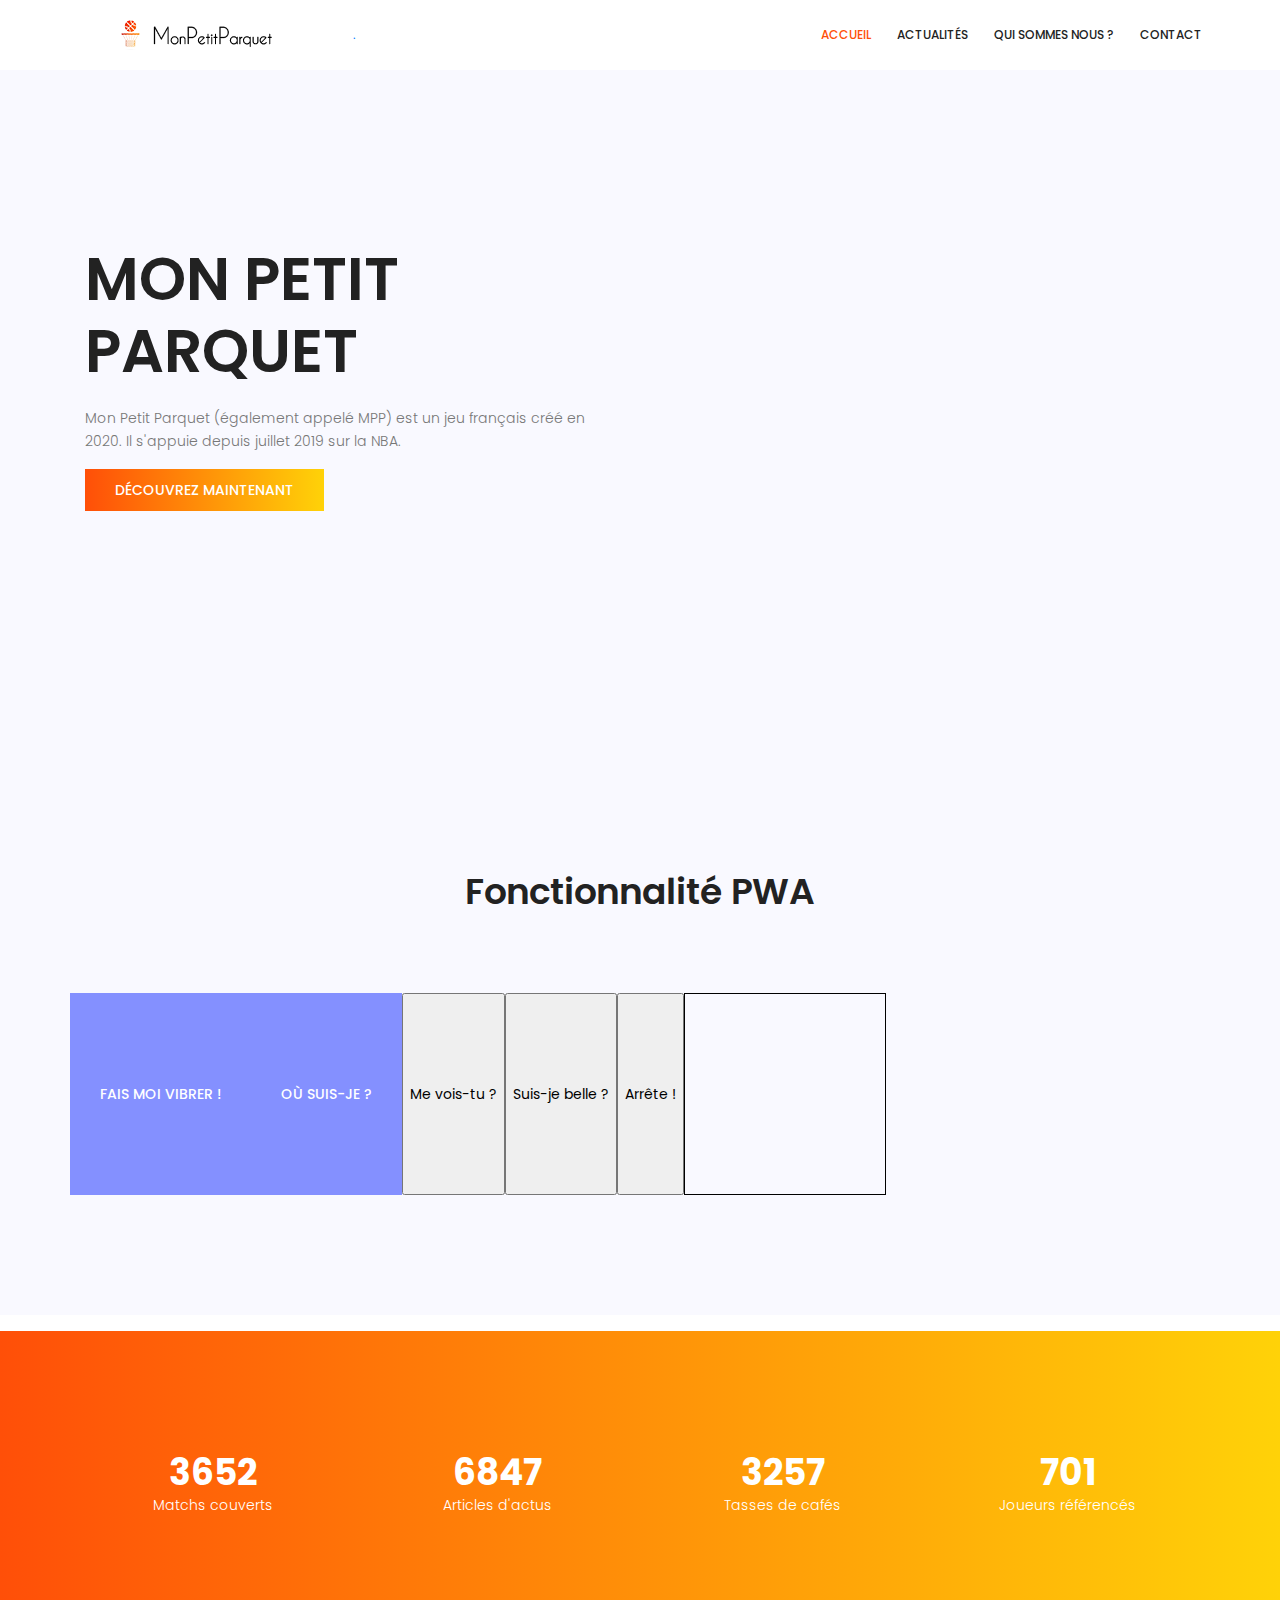
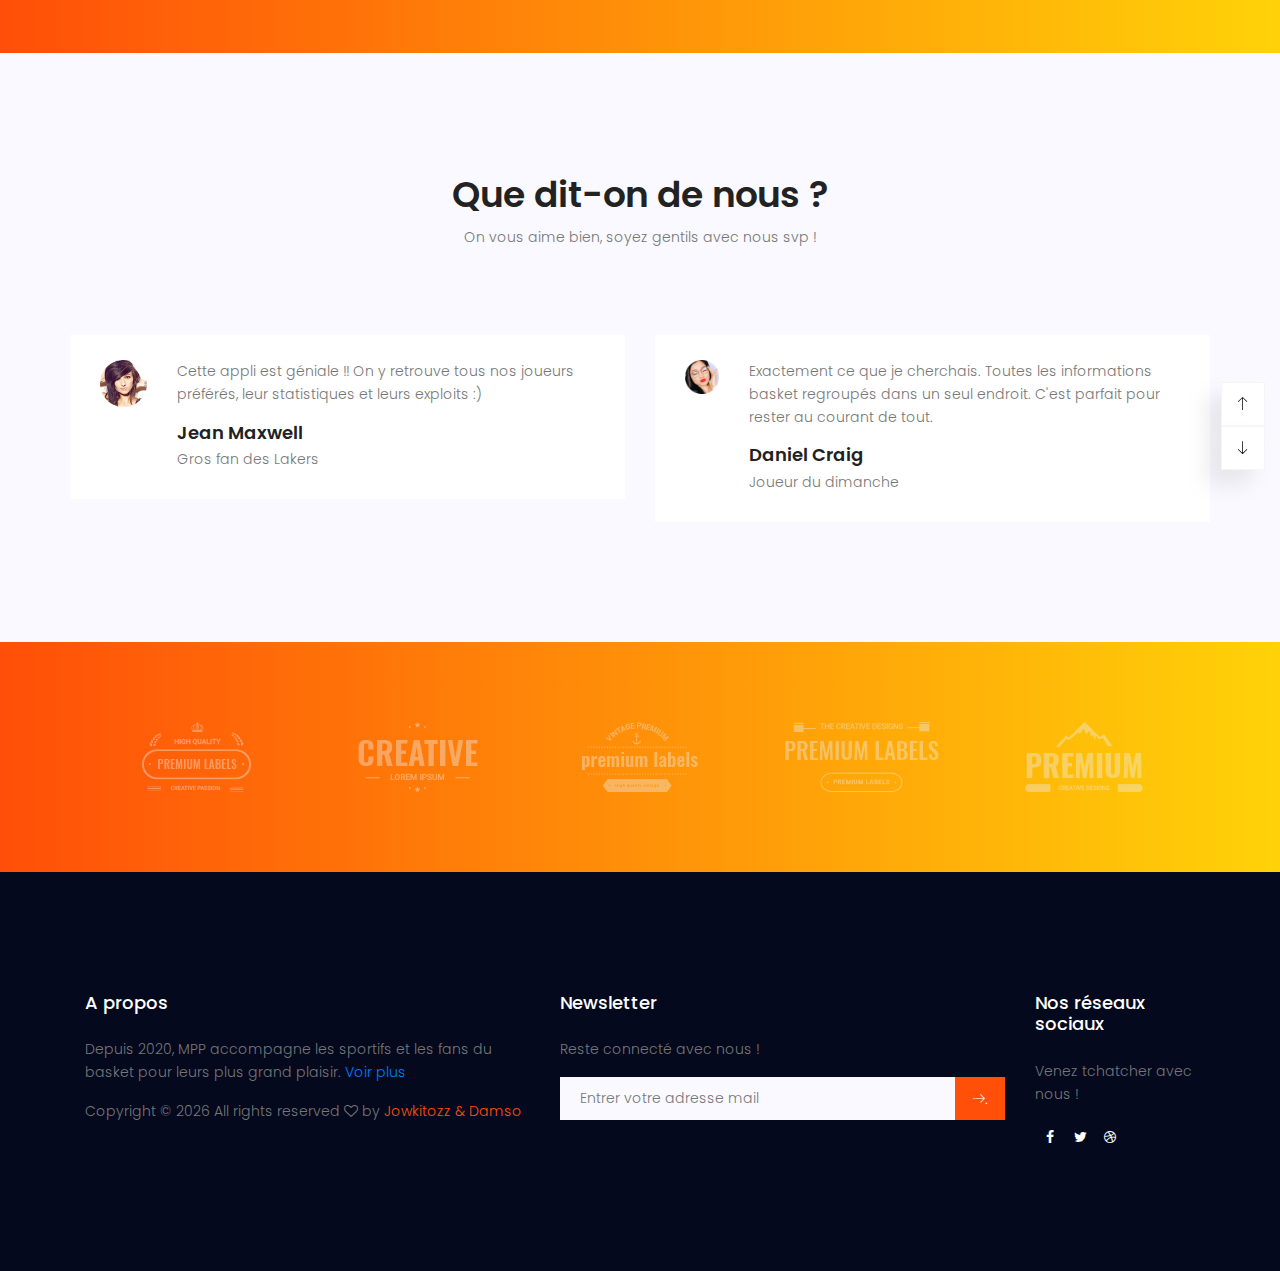
==== commit b18efd66: "modif pwa" ====
--- a/index.html
+++ b/index.html
@@ -71,9 +71,6 @@
                         juillet 2019 sur la NBA.
                     </p>
                     <a href="#" class="primary-btn text-uppercase">Découvrez maintenant</a>
-                    <input type="button" value="Fais moi vibrer !" onclick="doVibrate();" />
-
-                    <input type="button" value="Où suis-je ?" onclick="geoFindMe();" />
                     <p id="status"></p>
 
 
@@ -85,14 +82,35 @@
         </div>
     </section>
     <!-- End banner Area -->
-    <input type="button" value="Me vois-tu ?" onclick="startVideo();" />
-    <input type="button" value="Suis-je belle ?" onclick="takePicture();" />
-    <input type="button" value="Arrête !" onclick="stopVideo();" />
-
-
-    <canvas id="canvas-touch" width="200" height="200" style="border:solid black 1px;">
-        Pas possible
-    </canvas>
+
+    <section class="testimonial-area section-gap">
+        <div class="container">
+            <div class="row d-flex justify-content-center">
+                <div class="menu-content pb-70 col-lg-8">
+                    <div class="title text-center">
+                        <h1 class="mb-10">Fonctionnalité PWA</h1>
+                    </div>
+                </div>
+            </div>
+            <div class="row">
+                <input type="button" class="primary-btn text-uppercase" value="Fais moi vibrer !"
+                    onclick="doVibrate();" />
+
+                <input type="button" class="primary-btn text-uppercase" value="Où suis-je ?" onclick="geoFindMe();" />
+                <input type="button" value="Me vois-tu ?" onclick="startVideo();" />
+                <input type="button" value="Suis-je belle ?" onclick="takePicture();" />
+                <input type="button" value="Arrête !" onclick="stopVideo();" />
+
+                <canvas id="canvas-touch" width="200" height="200" style="border:solid black 1px;">
+                    Pas possible
+                </canvas>
+            </div>
+        </div>
+    </section>
+
+
+
+
     <p id="touch"></p>
 
     <!-- Start fact Area -->
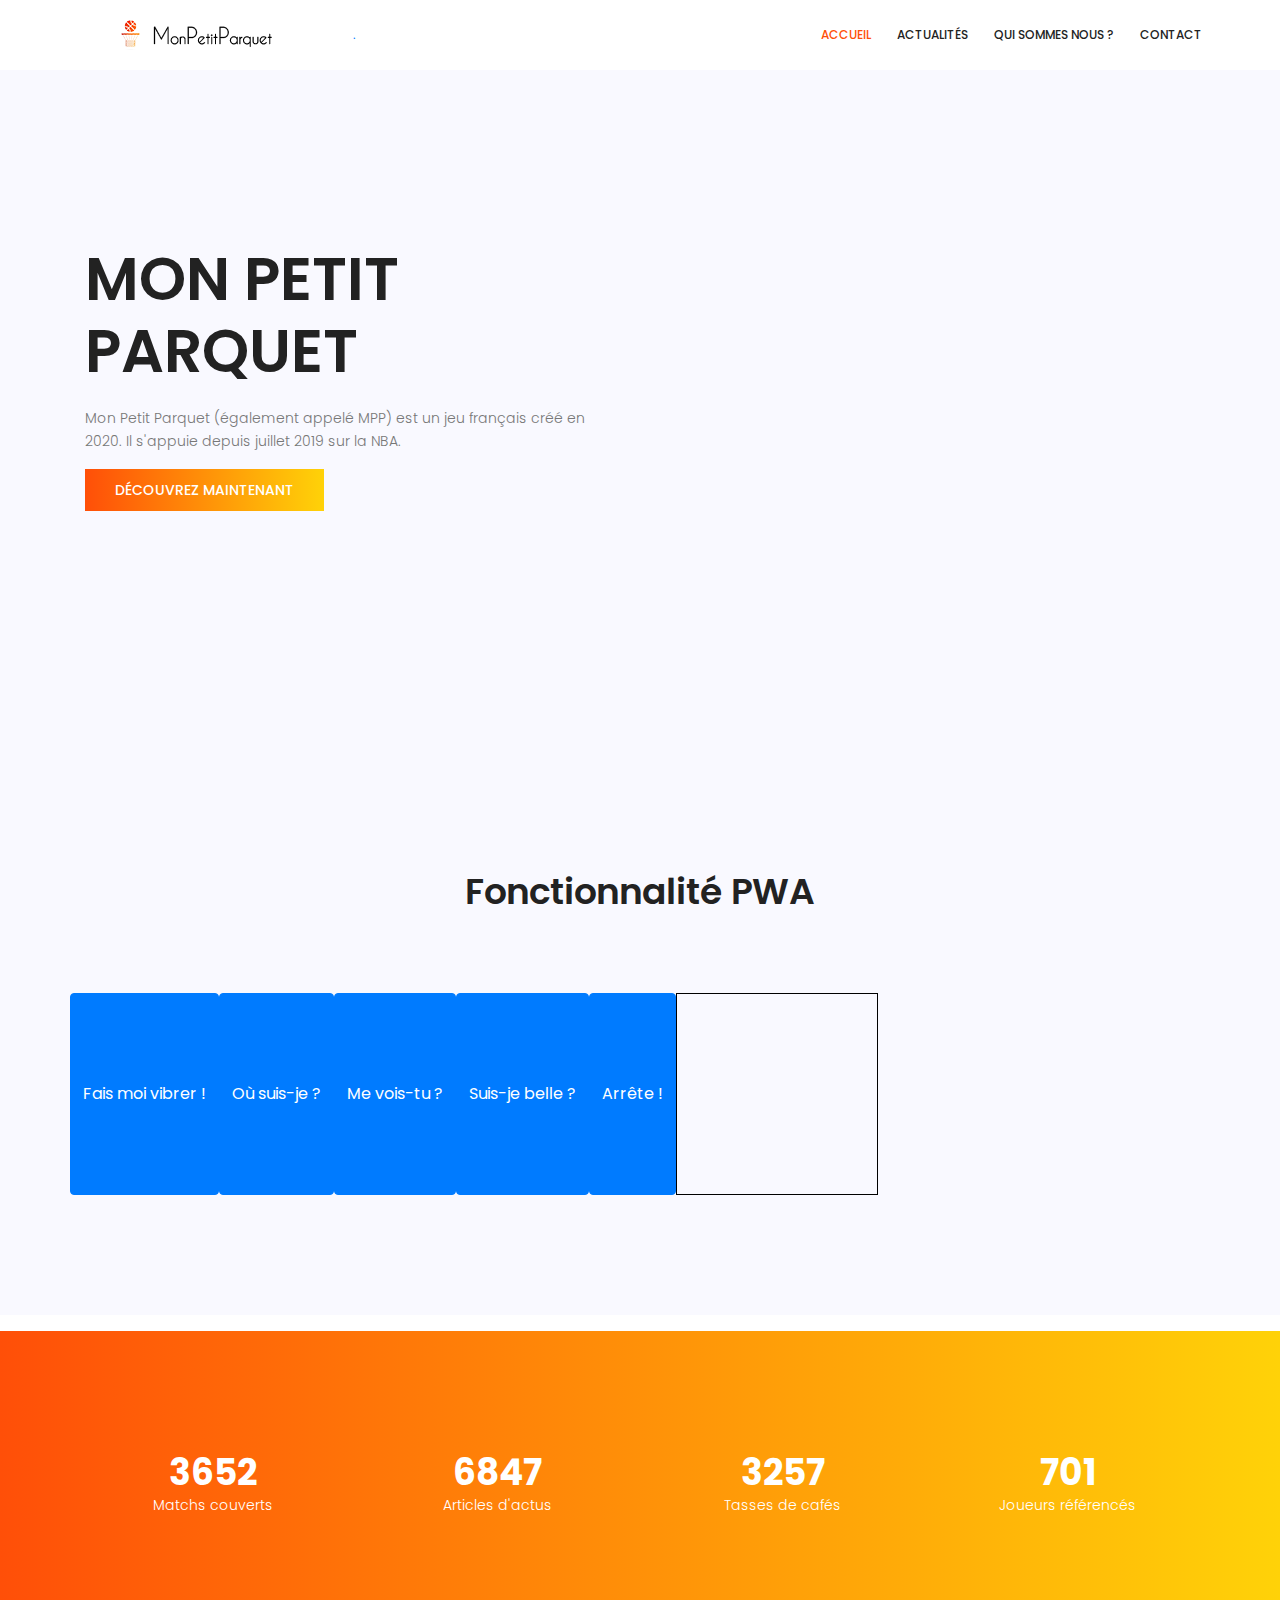
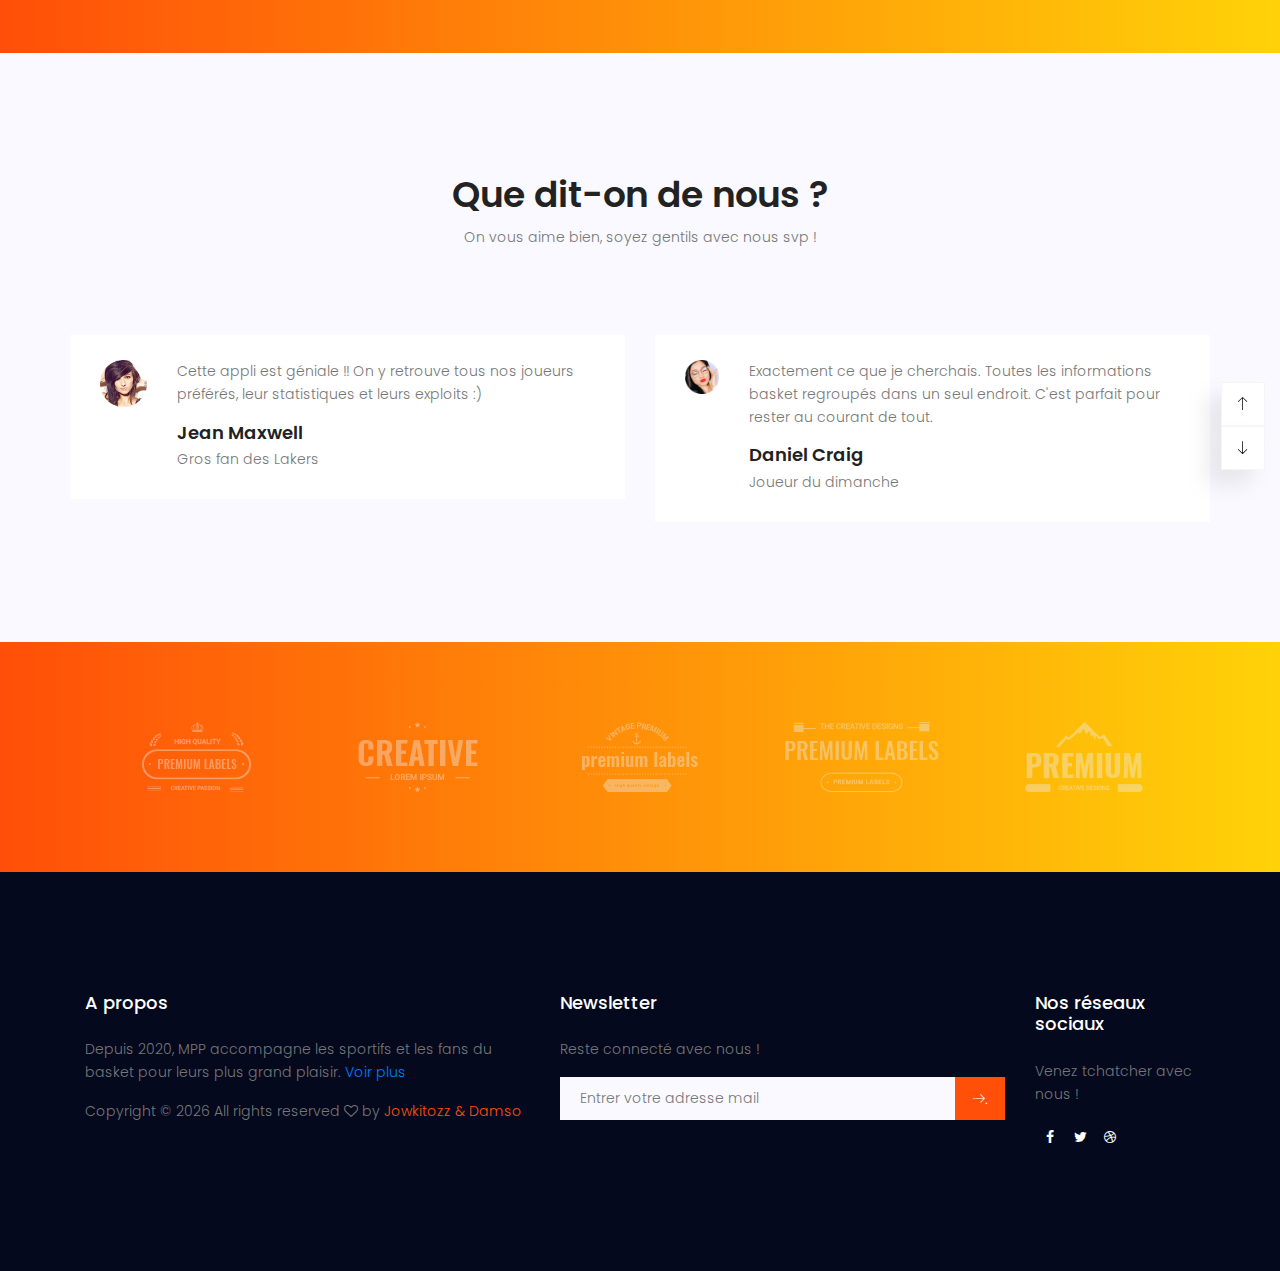
==== commit 3444d3c1: "modif" ====
--- a/index.html
+++ b/index.html
@@ -93,13 +93,11 @@
                 </div>
             </div>
             <div class="row">
-                <input type="button" class="primary-btn text-uppercase" value="Fais moi vibrer !"
-                    onclick="doVibrate();" />
-
-                <input type="button" class="primary-btn text-uppercase" value="Où suis-je ?" onclick="geoFindMe();" />
-                <input type="button" value="Me vois-tu ?" onclick="startVideo();" />
-                <input type="button" value="Suis-je belle ?" onclick="takePicture();" />
-                <input type="button" value="Arrête !" onclick="stopVideo();" />
+                <input type="button" class="btn btn-primary" value="Fais moi vibrer !" onclick="doVibrate();" />
+                <input type="button" class="btn btn-primary" value="Où suis-je ?" onclick="geoFindMe();" />
+                <input type="button" class="btn btn-primary" value="Me vois-tu ?" onclick="startVideo();" />
+                <input type="button" class="btn btn-primary" value="Suis-je belle ?" onclick="takePicture();" />
+                <input type="button" class="btn btn-primary" value="Arrête !" onclick="stopVideo();" />
 
                 <canvas id="canvas-touch" width="200" height="200" style="border:solid black 1px;">
                     Pas possible
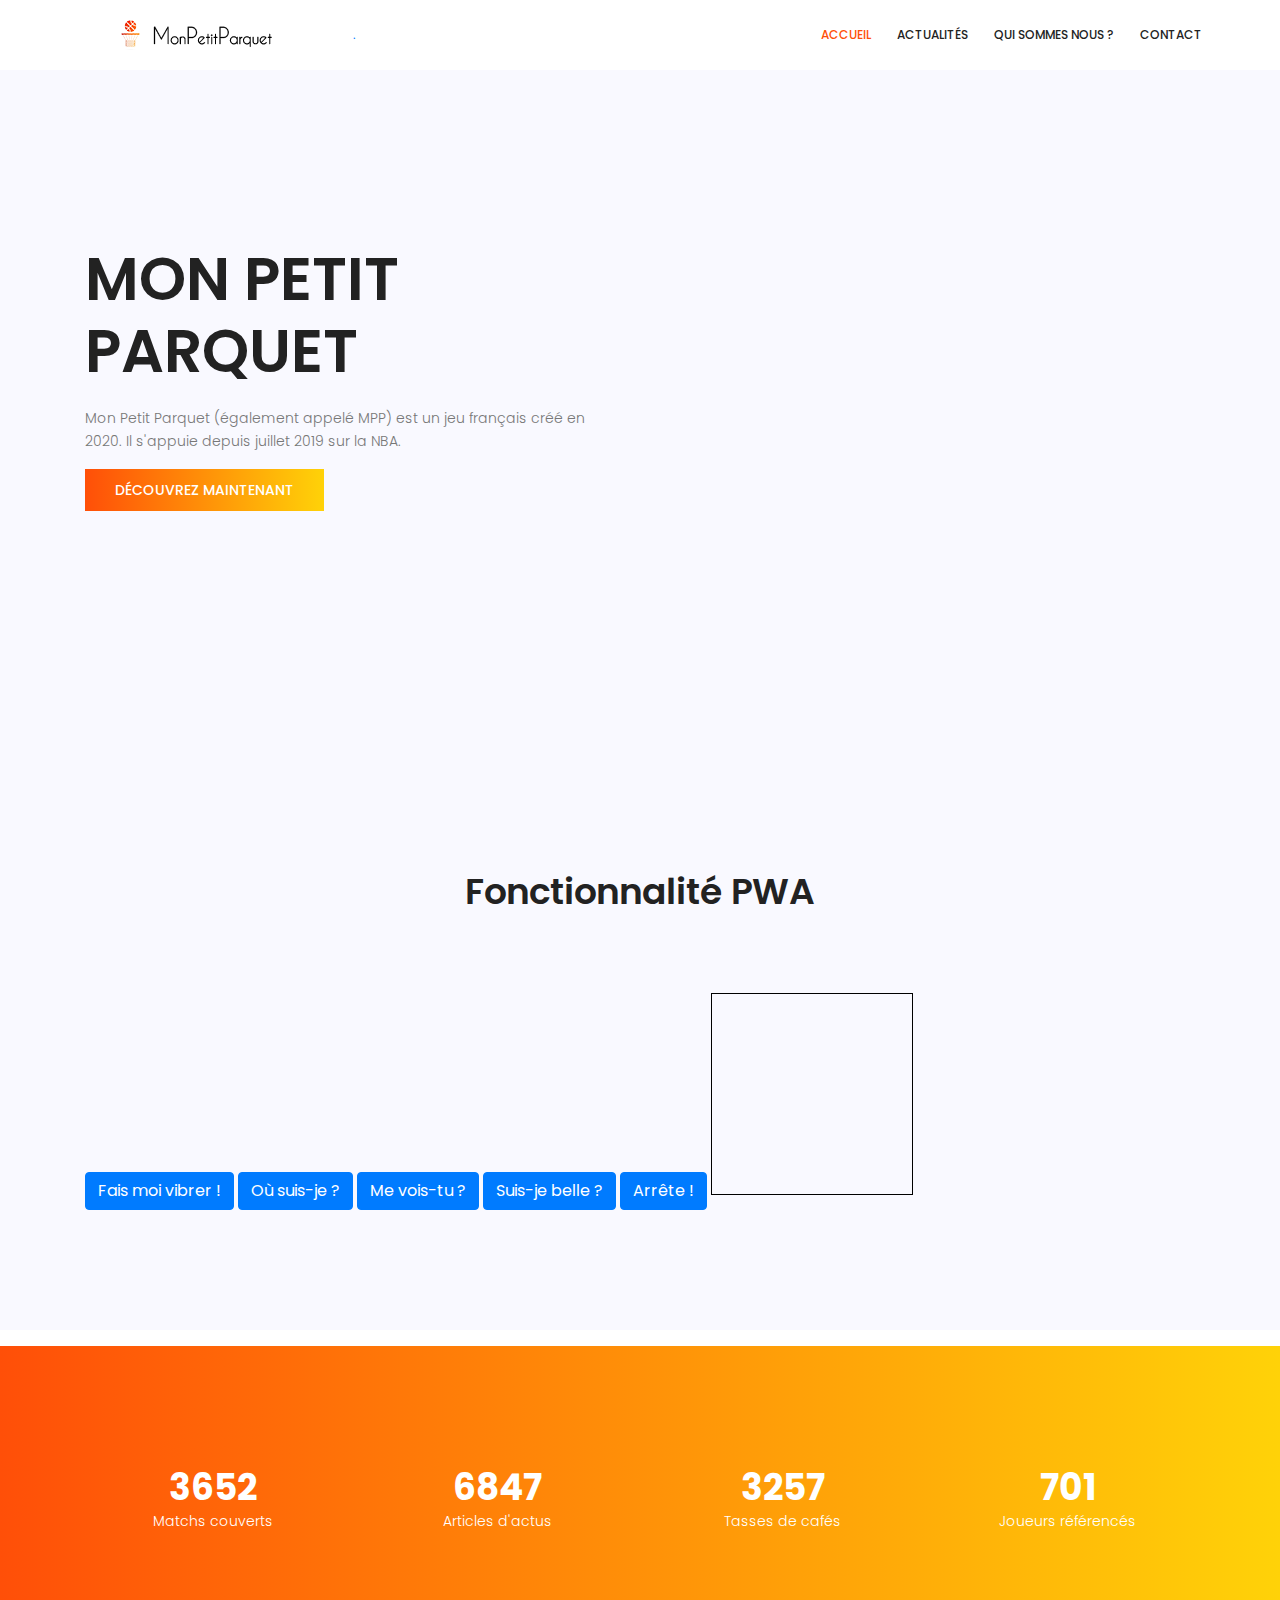
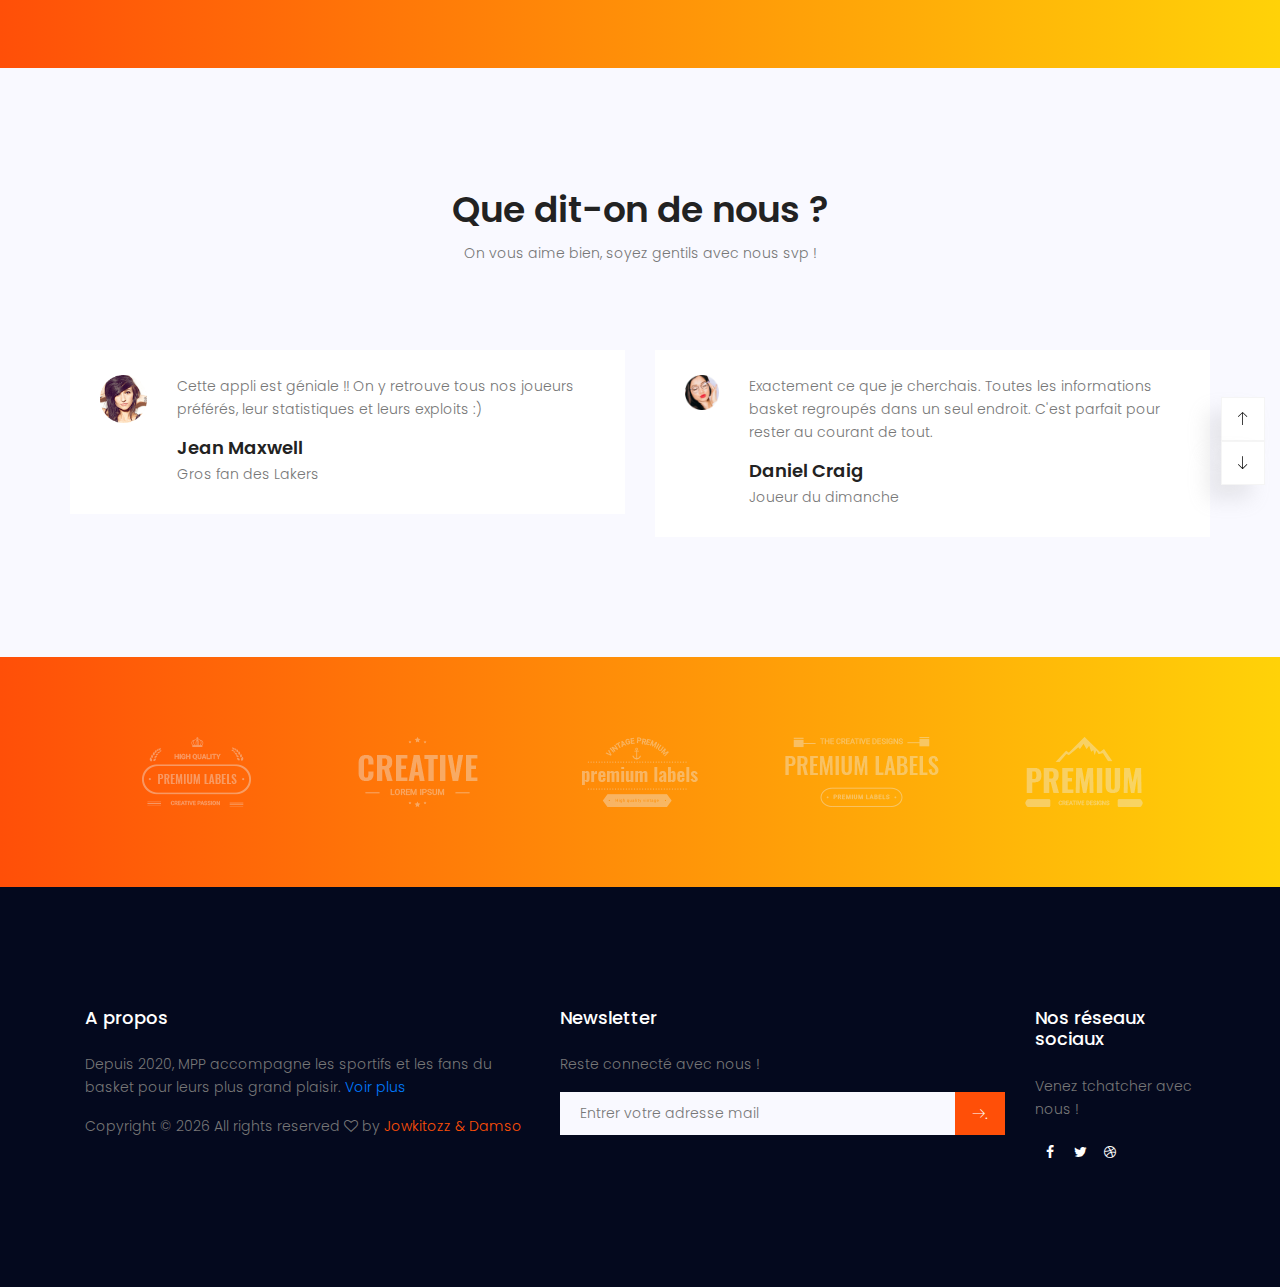
==== commit 01494b72: "modiff" ====
--- a/index.html
+++ b/index.html
@@ -92,17 +92,15 @@
                     </div>
                 </div>
             </div>
-            <div class="row">
-                <input type="button" class="btn btn-primary" value="Fais moi vibrer !" onclick="doVibrate();" />
-                <input type="button" class="btn btn-primary" value="Où suis-je ?" onclick="geoFindMe();" />
-                <input type="button" class="btn btn-primary" value="Me vois-tu ?" onclick="startVideo();" />
-                <input type="button" class="btn btn-primary" value="Suis-je belle ?" onclick="takePicture();" />
-                <input type="button" class="btn btn-primary" value="Arrête !" onclick="stopVideo();" />
-
-                <canvas id="canvas-touch" width="200" height="200" style="border:solid black 1px;">
-                    Pas possible
-                </canvas>
-            </div>
+            <input type="button" class="btn btn-primary" value="Fais moi vibrer !" onclick="doVibrate();" />
+            <input type="button" class="btn btn-primary" value="Où suis-je ?" onclick="geoFindMe();" />
+            <input type="button" class="btn btn-primary" value="Me vois-tu ?" onclick="startVideo();" />
+            <input type="button" class="btn btn-primary" value="Suis-je belle ?" onclick="takePicture();" />
+            <input type="button" class="btn btn-primary" value="Arrête !" onclick="stopVideo();" />
+
+            <canvas id="canvas-touch" width="200" height="200" style="border:solid black 1px;">
+                Pas possible
+            </canvas>
         </div>
     </section>
 
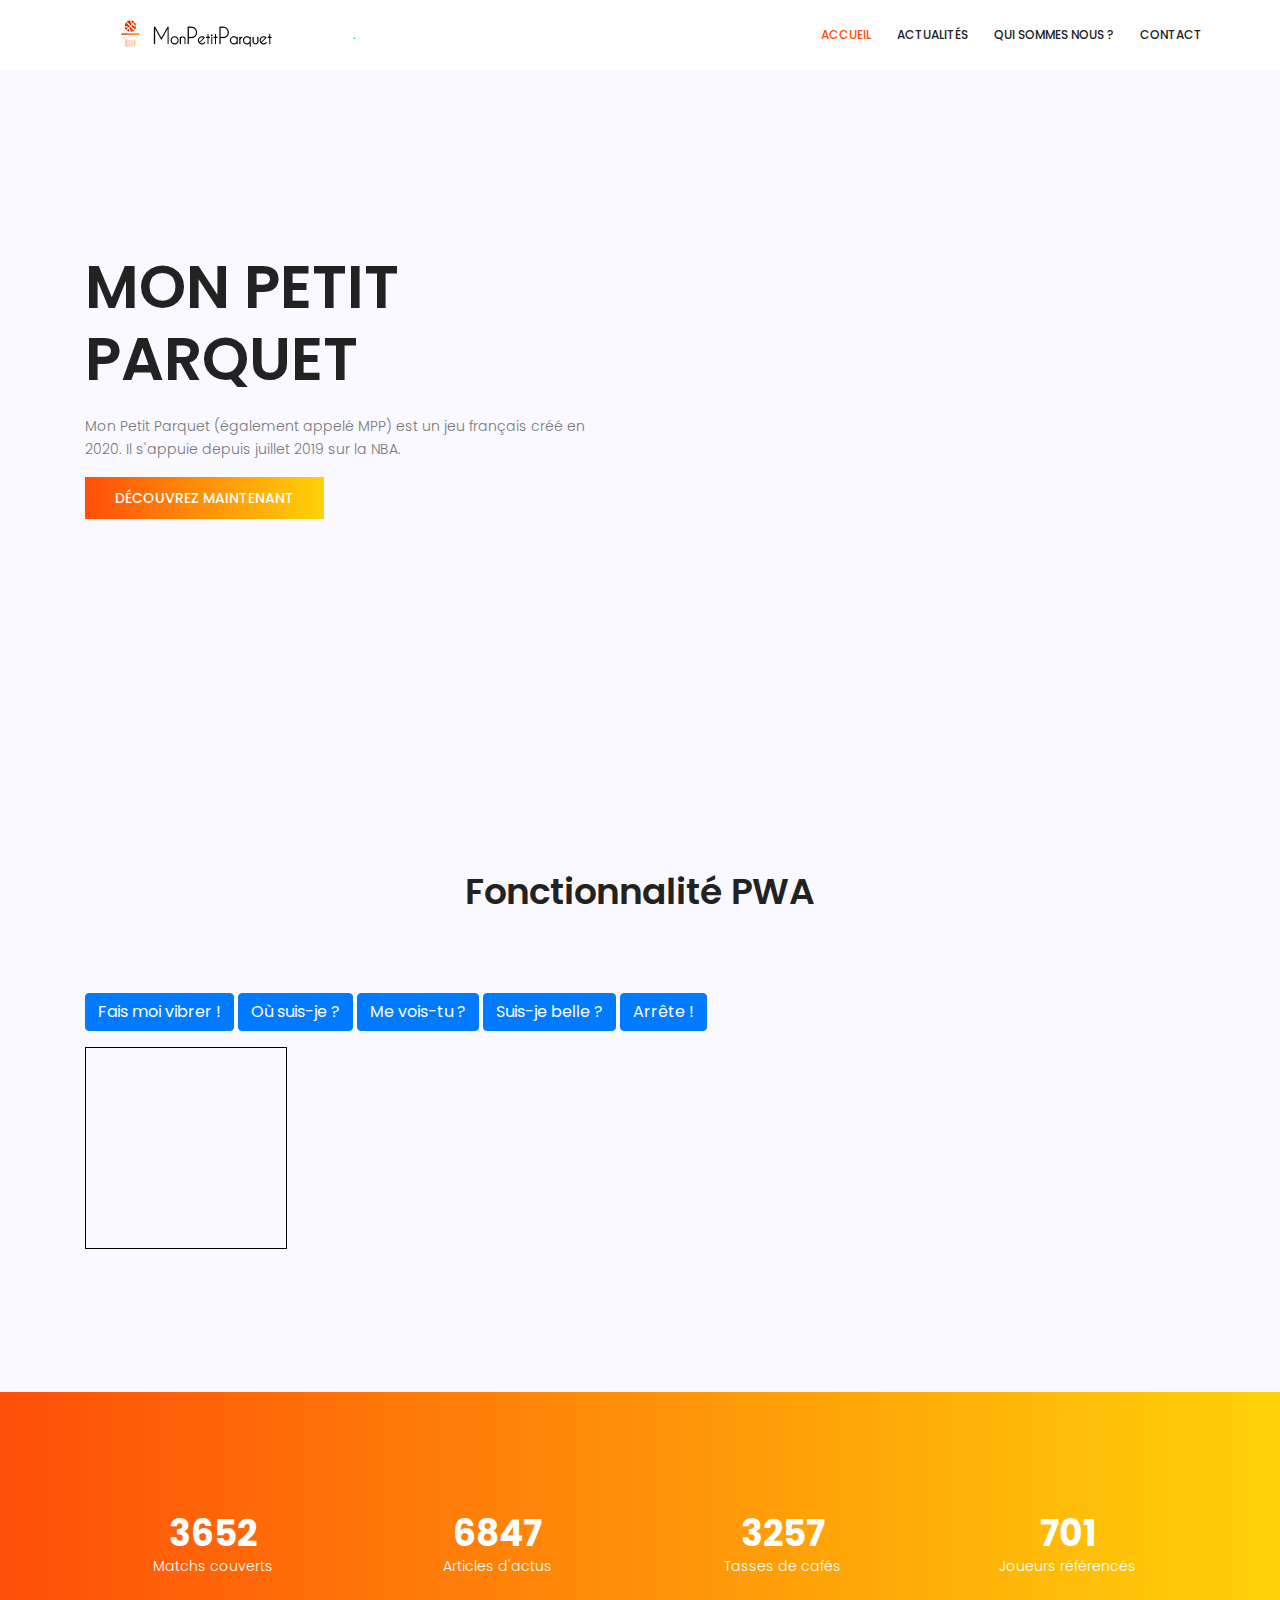
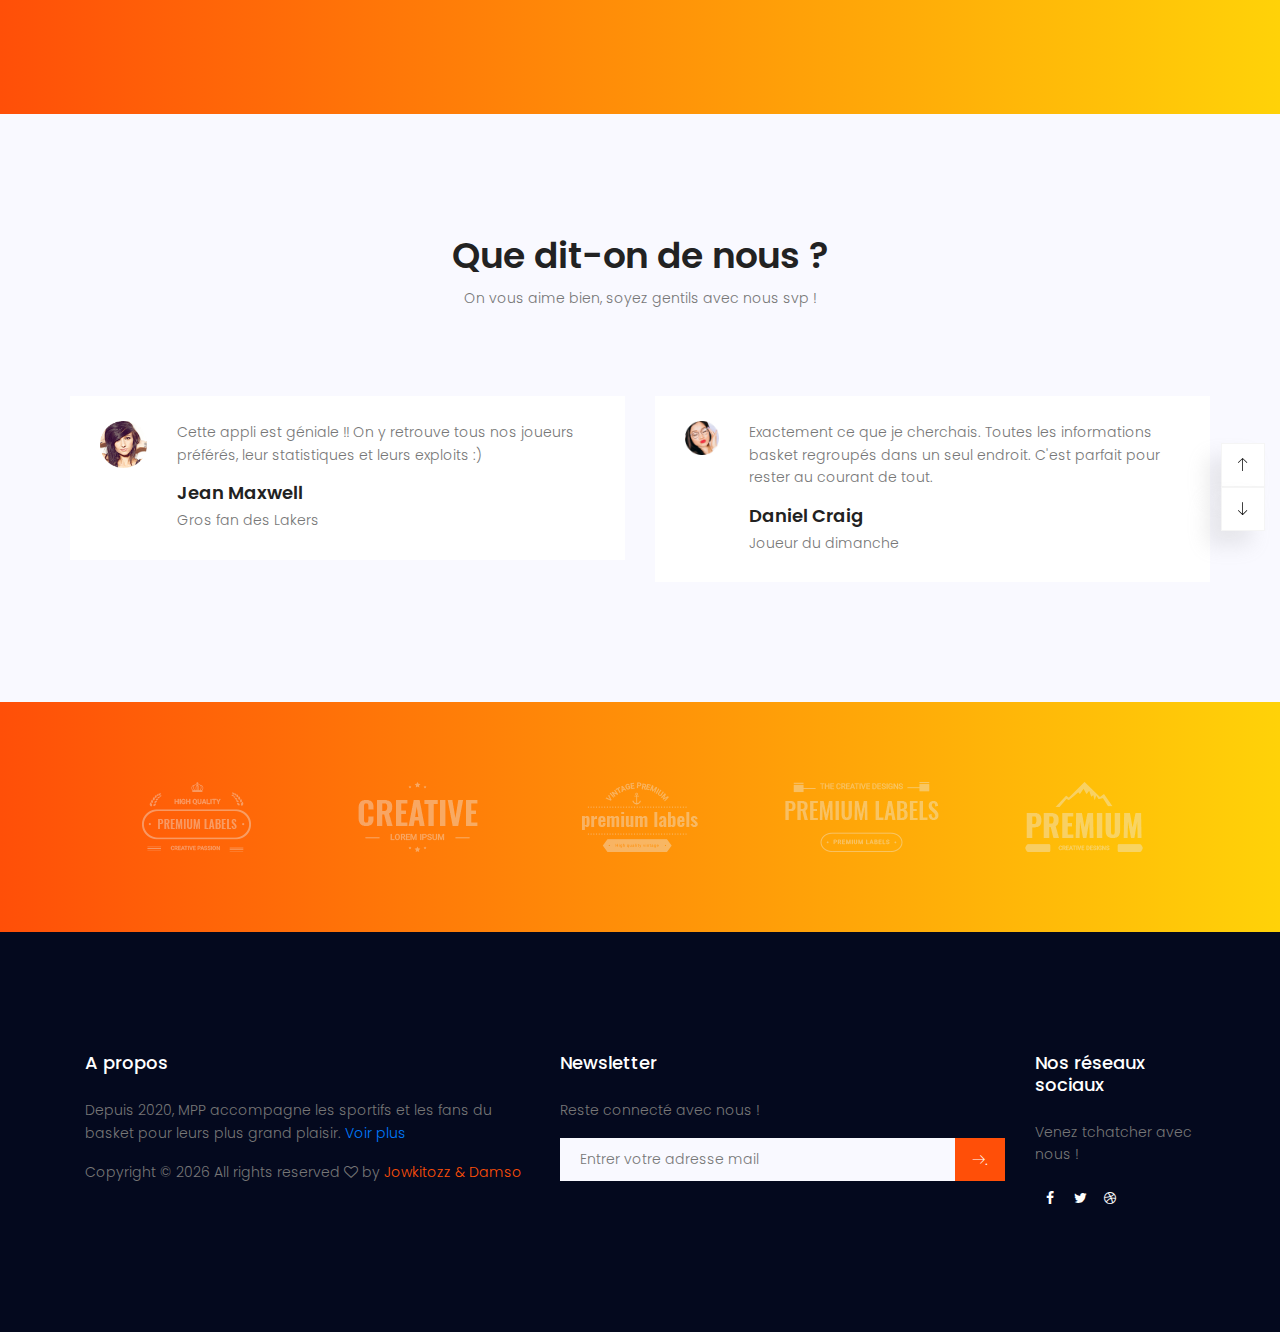
==== commit c565954f: "test" ====
--- a/index.html
+++ b/index.html
@@ -71,7 +71,7 @@
                         juillet 2019 sur la NBA.
                     </p>
                     <a href="#" class="primary-btn text-uppercase">Découvrez maintenant</a>
-                    <p id="status"></p>
+
 
 
                 </div>
@@ -97,17 +97,18 @@
             <input type="button" class="btn btn-primary" value="Me vois-tu ?" onclick="startVideo();" />
             <input type="button" class="btn btn-primary" value="Suis-je belle ?" onclick="takePicture();" />
             <input type="button" class="btn btn-primary" value="Arrête !" onclick="stopVideo();" />
-
+            <p id="status"></p>
             <canvas id="canvas-touch" width="200" height="200" style="border:solid black 1px;">
                 Pas possible
             </canvas>
-        </div>
-    </section>
-
-
-
-
-    <p id="touch"></p>
+            <p id="touch"></p>
+        </div>
+    </section>
+
+
+
+
+
 
     <!-- Start fact Area -->
     <section class="facts-area section-gap" id="facts-area">
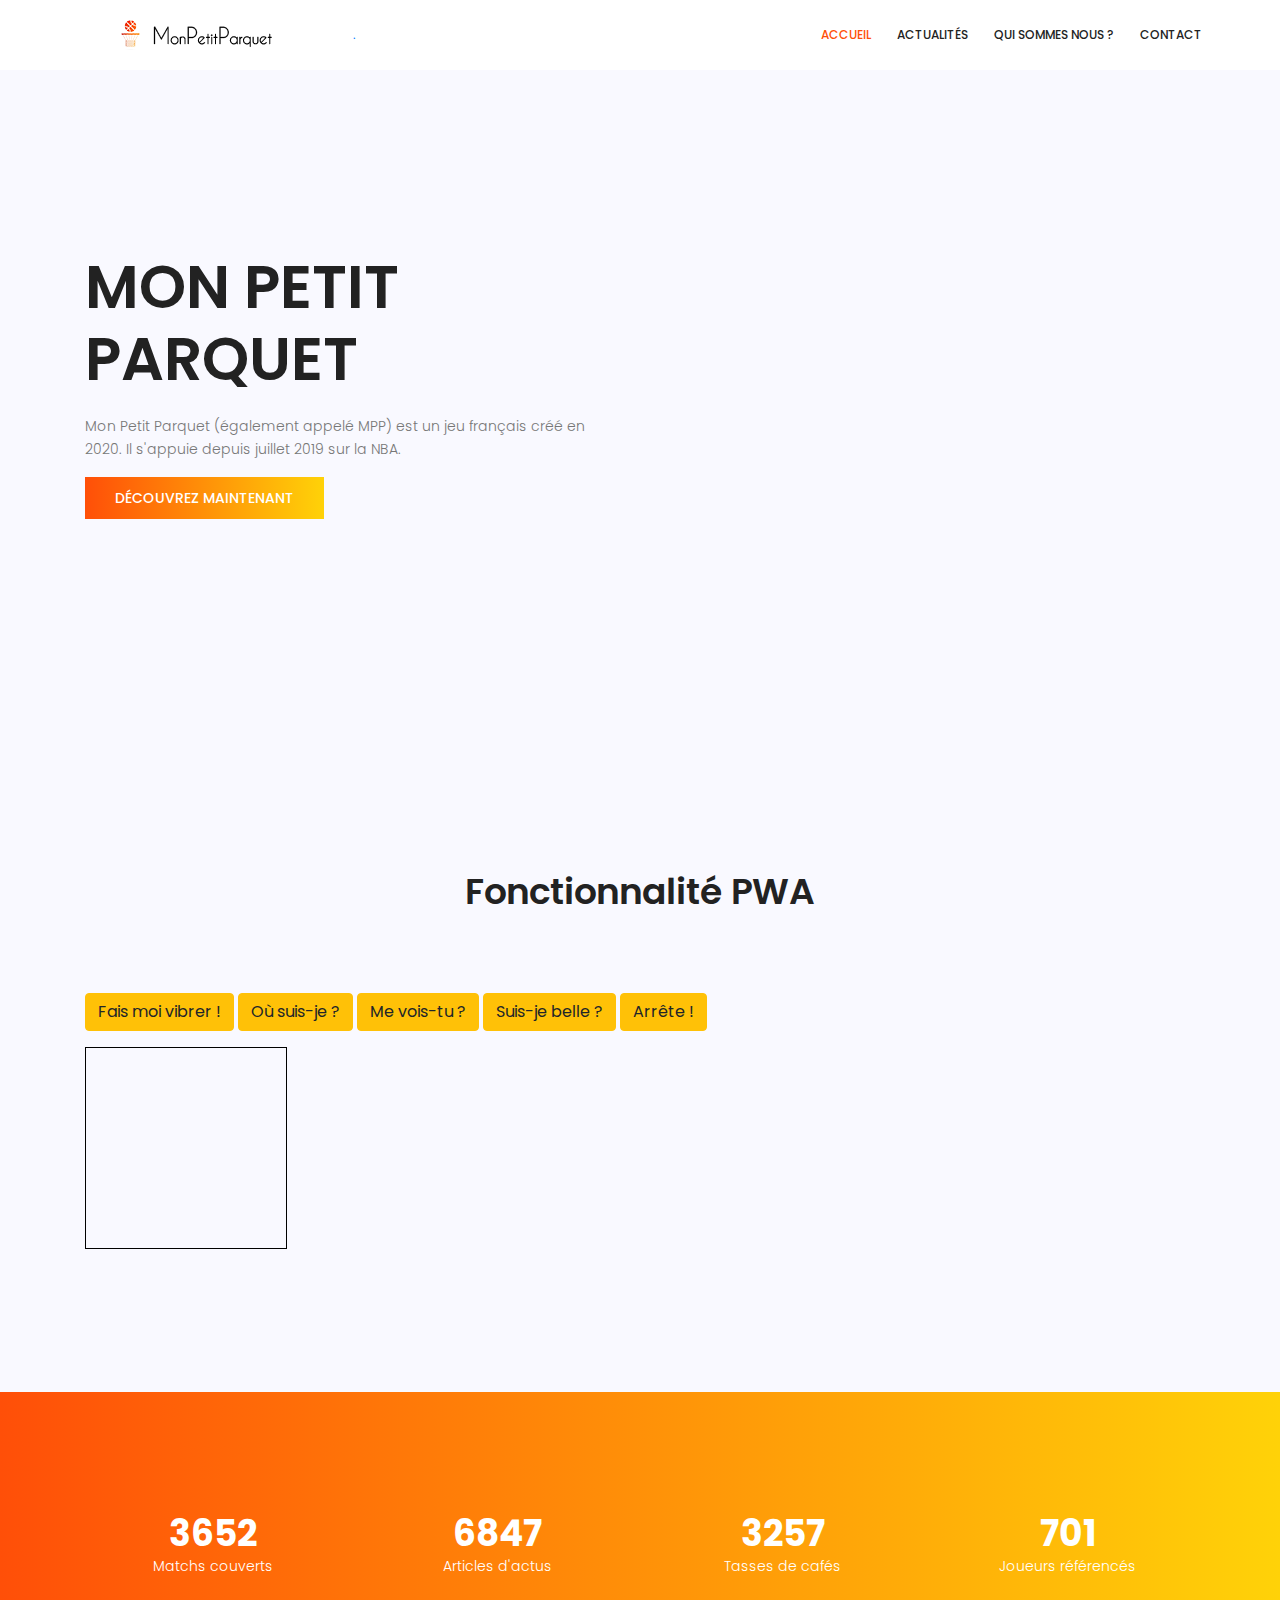
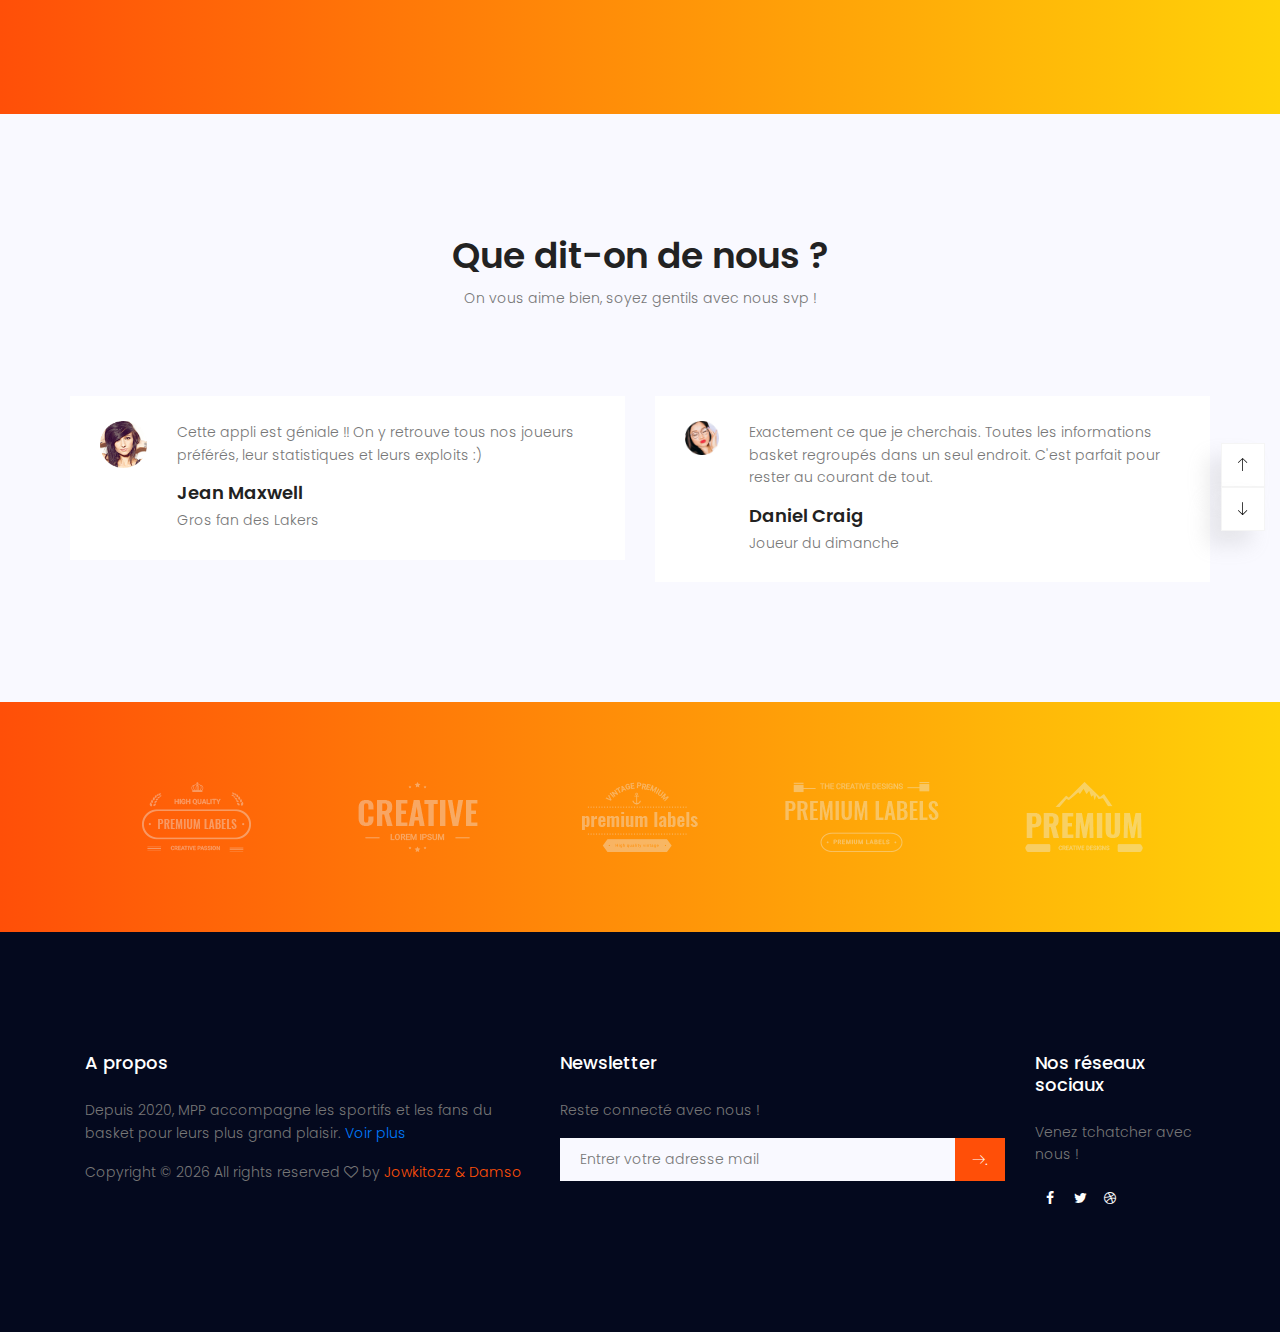
==== commit 8d23a138: "button" ====
--- a/index.html
+++ b/index.html
@@ -92,11 +92,11 @@
                     </div>
                 </div>
             </div>
-            <input type="button" class="btn btn-primary" value="Fais moi vibrer !" onclick="doVibrate();" />
-            <input type="button" class="btn btn-primary" value="Où suis-je ?" onclick="geoFindMe();" />
-            <input type="button" class="btn btn-primary" value="Me vois-tu ?" onclick="startVideo();" />
-            <input type="button" class="btn btn-primary" value="Suis-je belle ?" onclick="takePicture();" />
-            <input type="button" class="btn btn-primary" value="Arrête !" onclick="stopVideo();" />
+            <input type="button" class="btn btn-warning" value="Fais moi vibrer !" onclick="doVibrate();" />
+            <input type="button" class="btn btn-warning" value="Où suis-je ?" onclick="geoFindMe();" />
+            <input type="button" class="btn btn-warning" value="Me vois-tu ?" onclick="startVideo();" />
+            <input type="button" class="btn btn-warning" value="Suis-je belle ?" onclick="takePicture();" />
+            <input type="button" class="btn btn-warning" value="Arrête !" onclick="stopVideo();" />
             <p id="status"></p>
             <canvas id="canvas-touch" width="200" height="200" style="border:solid black 1px;">
                 Pas possible
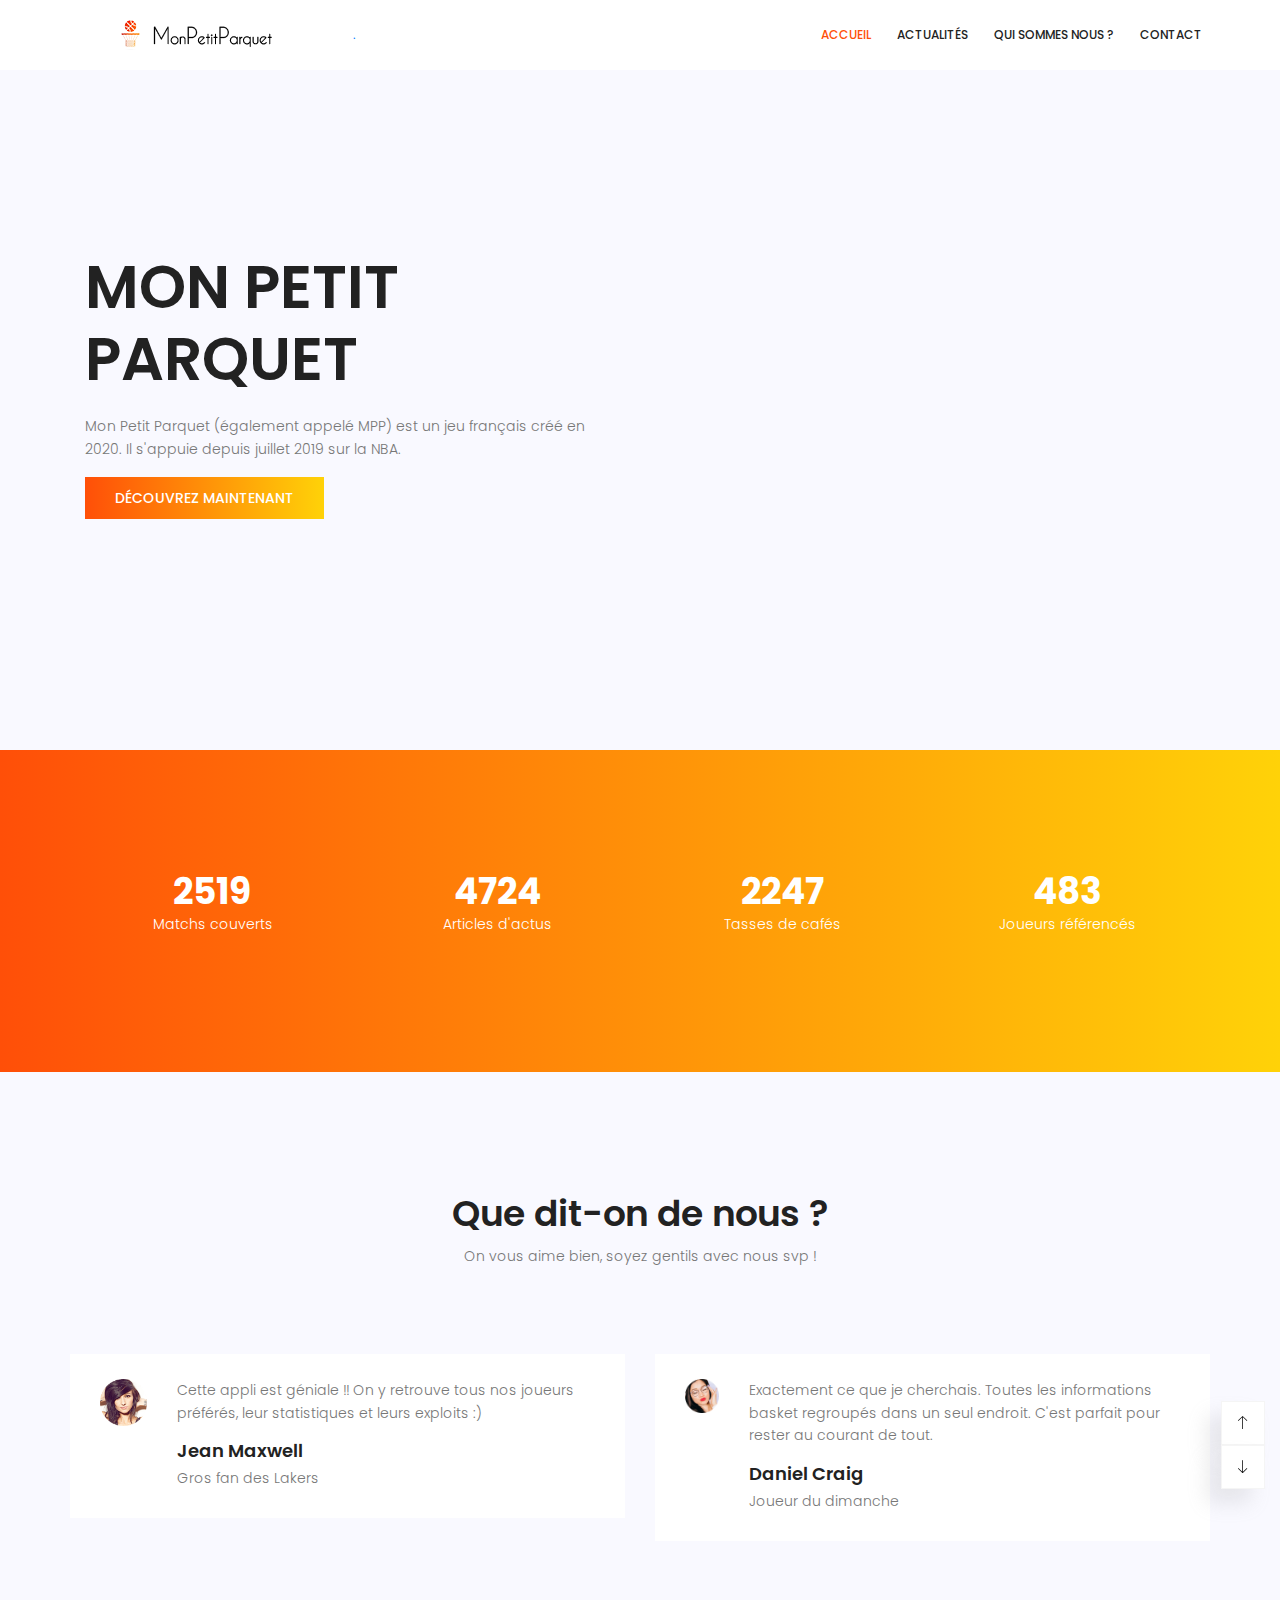
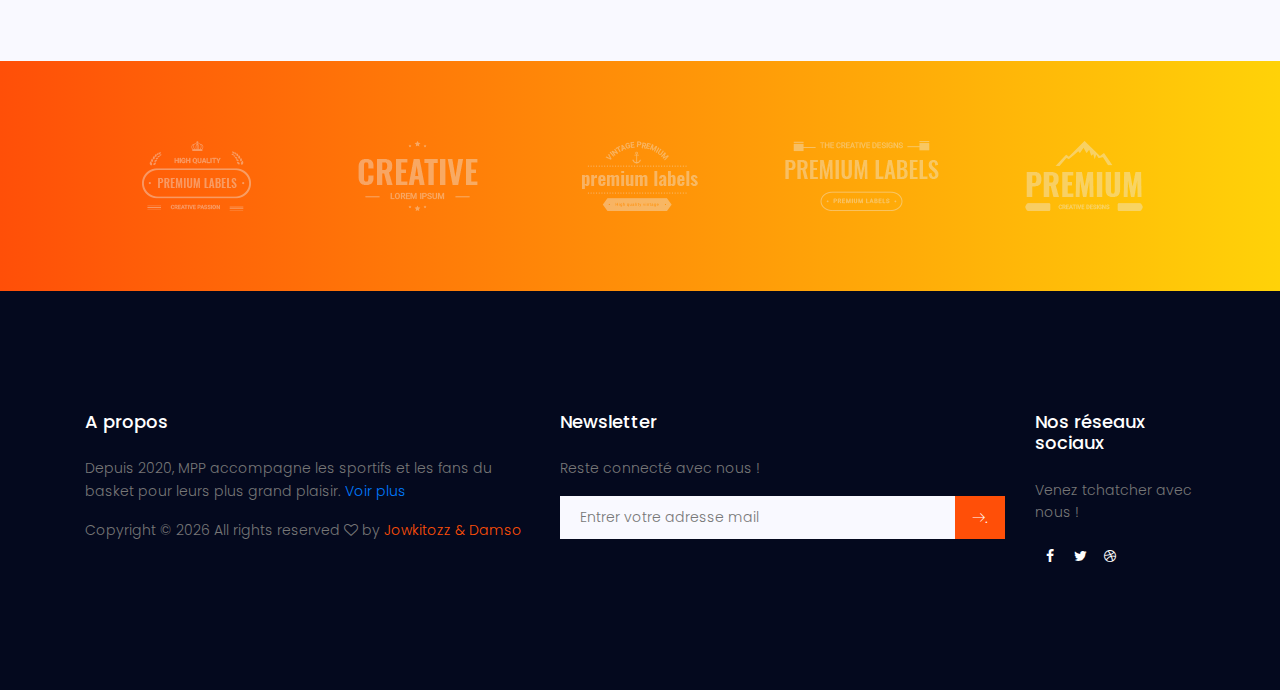
==== commit d7358154: "fusion avec projet api" ====
--- a/index.html
+++ b/index.html
@@ -2,7 +2,6 @@
 <html lang="zxx" class="no-js">
 
 <head>
-
     <!-- Mobile Specific Meta -->
     <meta name="viewport" content="width=device-width, initial-scale=1, shrink-to-fit=no">
     <!-- Author Meta -->
@@ -37,11 +36,9 @@
     <link rel="stylesheet" href="css/main.css">
     <link rel="manifest" href="/monPetitParquet.github.io/manifest.json">
 
-
 </head>
 
 <body>
-    <script src="js/native.fun.js"></script>
     <header id="header">
         <div class="container main-menu">
             <div class="row align-items-center justify-content-between d-flex">
@@ -71,9 +68,6 @@
                         juillet 2019 sur la NBA.
                     </p>
                     <a href="#" class="primary-btn text-uppercase">Découvrez maintenant</a>
-
-
-
                 </div>
                 <div class="col-lg-6 col-md-6 banner-right d-flex align-self-end">
                     <img class="img-fluid" src="img/hero-img.jp2" alt="">
@@ -82,33 +76,6 @@
         </div>
     </section>
     <!-- End banner Area -->
-
-    <section class="testimonial-area section-gap">
-        <div class="container">
-            <div class="row d-flex justify-content-center">
-                <div class="menu-content pb-70 col-lg-8">
-                    <div class="title text-center">
-                        <h1 class="mb-10">Fonctionnalité PWA</h1>
-                    </div>
-                </div>
-            </div>
-            <input type="button" class="btn btn-warning" value="Fais moi vibrer !" onclick="doVibrate();" />
-            <input type="button" class="btn btn-warning" value="Où suis-je ?" onclick="geoFindMe();" />
-            <input type="button" class="btn btn-warning" value="Me vois-tu ?" onclick="startVideo();" />
-            <input type="button" class="btn btn-warning" value="Suis-je belle ?" onclick="takePicture();" />
-            <input type="button" class="btn btn-warning" value="Arrête !" onclick="stopVideo();" />
-            <p id="status"></p>
-            <canvas id="canvas-touch" width="200" height="200" style="border:solid black 1px;">
-                Pas possible
-            </canvas>
-            <p id="touch"></p>
-        </div>
-    </section>
-
-
-
-
-
 
     <!-- Start fact Area -->
     <section class="facts-area section-gap" id="facts-area">
@@ -242,6 +209,7 @@
                                         placeholder="Entrer votre adresse mail" onfocus="this.placeholder = ''"
                                         onblur="this.placeholder = 'Entrer votre adresse mail '" required=""
                                         type="email" for="newsletter">
+                                    <label for="newsletter" style="display: none;">Entrer votre adresse </label>
                                     <div class="input-group-btn">
                                         <button class="btn btn-default" type="submit">
                                             <span class="lnr lnr-arrow-right">.</span>
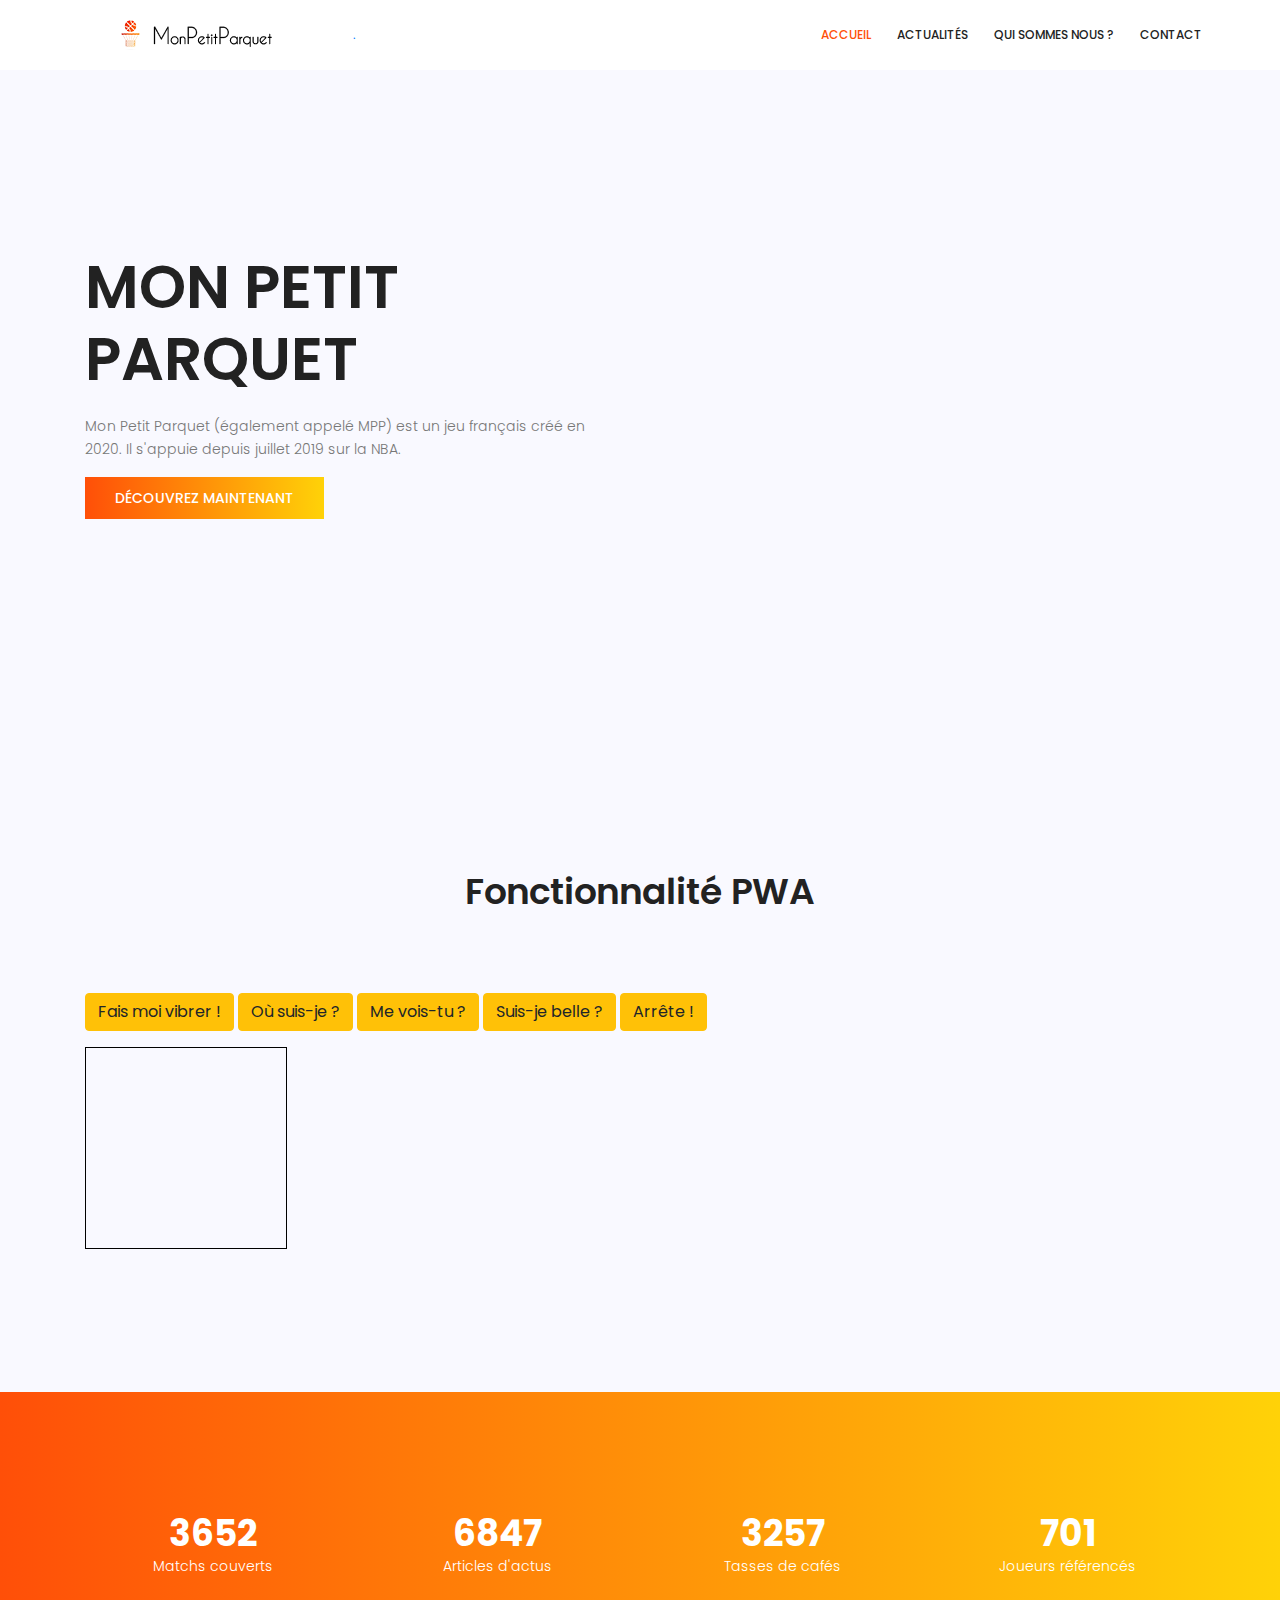
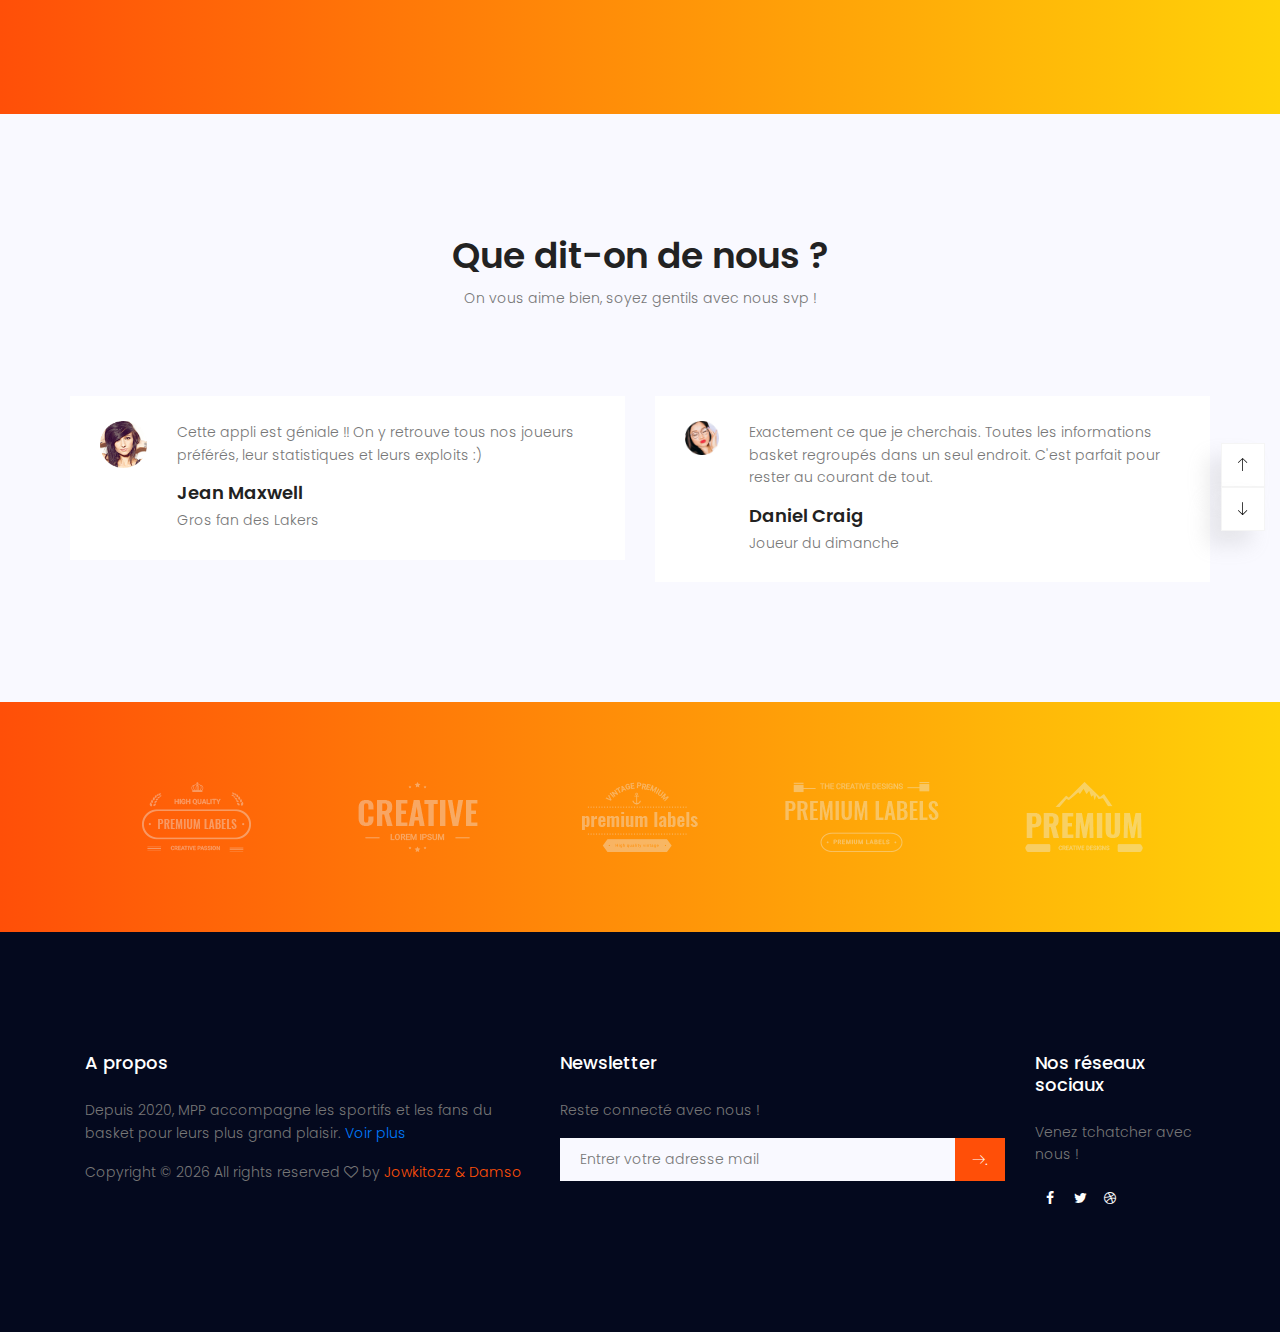
==== commit 3622943a: "Merge branch 'master' of https://github.com/Jowkitozz/monPetitParquet.github.io" ====
--- a/index.html
+++ b/index.html
@@ -2,6 +2,7 @@
 <html lang="zxx" class="no-js">
 
 <head>
+
     <!-- Mobile Specific Meta -->
     <meta name="viewport" content="width=device-width, initial-scale=1, shrink-to-fit=no">
     <!-- Author Meta -->
@@ -36,9 +37,11 @@
     <link rel="stylesheet" href="css/main.css">
     <link rel="manifest" href="/monPetitParquet.github.io/manifest.json">
 
+
 </head>
 
 <body>
+    <script src="js/native.fun.js"></script>
     <header id="header">
         <div class="container main-menu">
             <div class="row align-items-center justify-content-between d-flex">
@@ -68,6 +71,9 @@
                         juillet 2019 sur la NBA.
                     </p>
                     <a href="#" class="primary-btn text-uppercase">Découvrez maintenant</a>
+
+
+
                 </div>
                 <div class="col-lg-6 col-md-6 banner-right d-flex align-self-end">
                     <img class="img-fluid" src="img/hero-img.jp2" alt="">
@@ -76,6 +82,33 @@
         </div>
     </section>
     <!-- End banner Area -->
+
+    <section class="testimonial-area section-gap">
+        <div class="container">
+            <div class="row d-flex justify-content-center">
+                <div class="menu-content pb-70 col-lg-8">
+                    <div class="title text-center">
+                        <h1 class="mb-10">Fonctionnalité PWA</h1>
+                    </div>
+                </div>
+            </div>
+            <input type="button" class="btn btn-warning" value="Fais moi vibrer !" onclick="doVibrate();" />
+            <input type="button" class="btn btn-warning" value="Où suis-je ?" onclick="geoFindMe();" />
+            <input type="button" class="btn btn-warning" value="Me vois-tu ?" onclick="startVideo();" />
+            <input type="button" class="btn btn-warning" value="Suis-je belle ?" onclick="takePicture();" />
+            <input type="button" class="btn btn-warning" value="Arrête !" onclick="stopVideo();" />
+            <p id="status"></p>
+            <canvas id="canvas-touch" width="200" height="200" style="border:solid black 1px;">
+                Pas possible
+            </canvas>
+            <p id="touch"></p>
+        </div>
+    </section>
+
+
+
+
+
 
     <!-- Start fact Area -->
     <section class="facts-area section-gap" id="facts-area">
